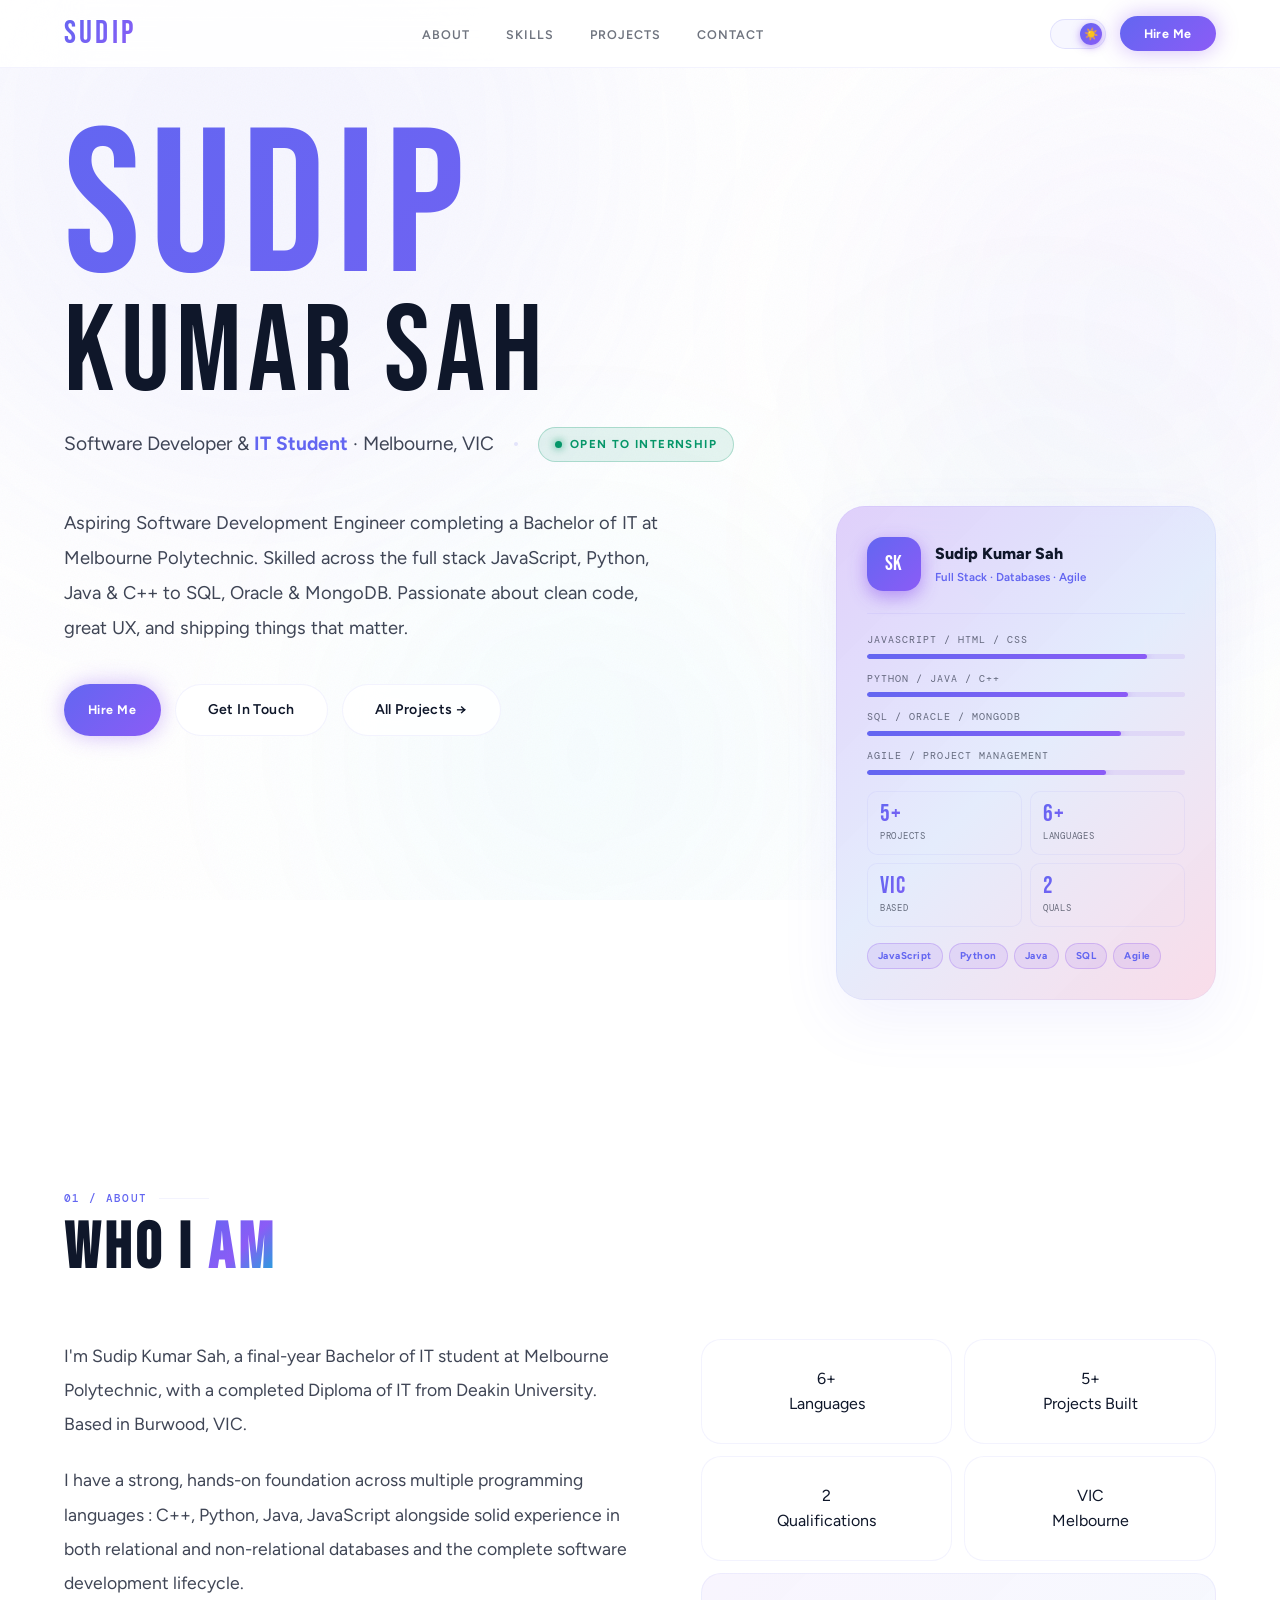
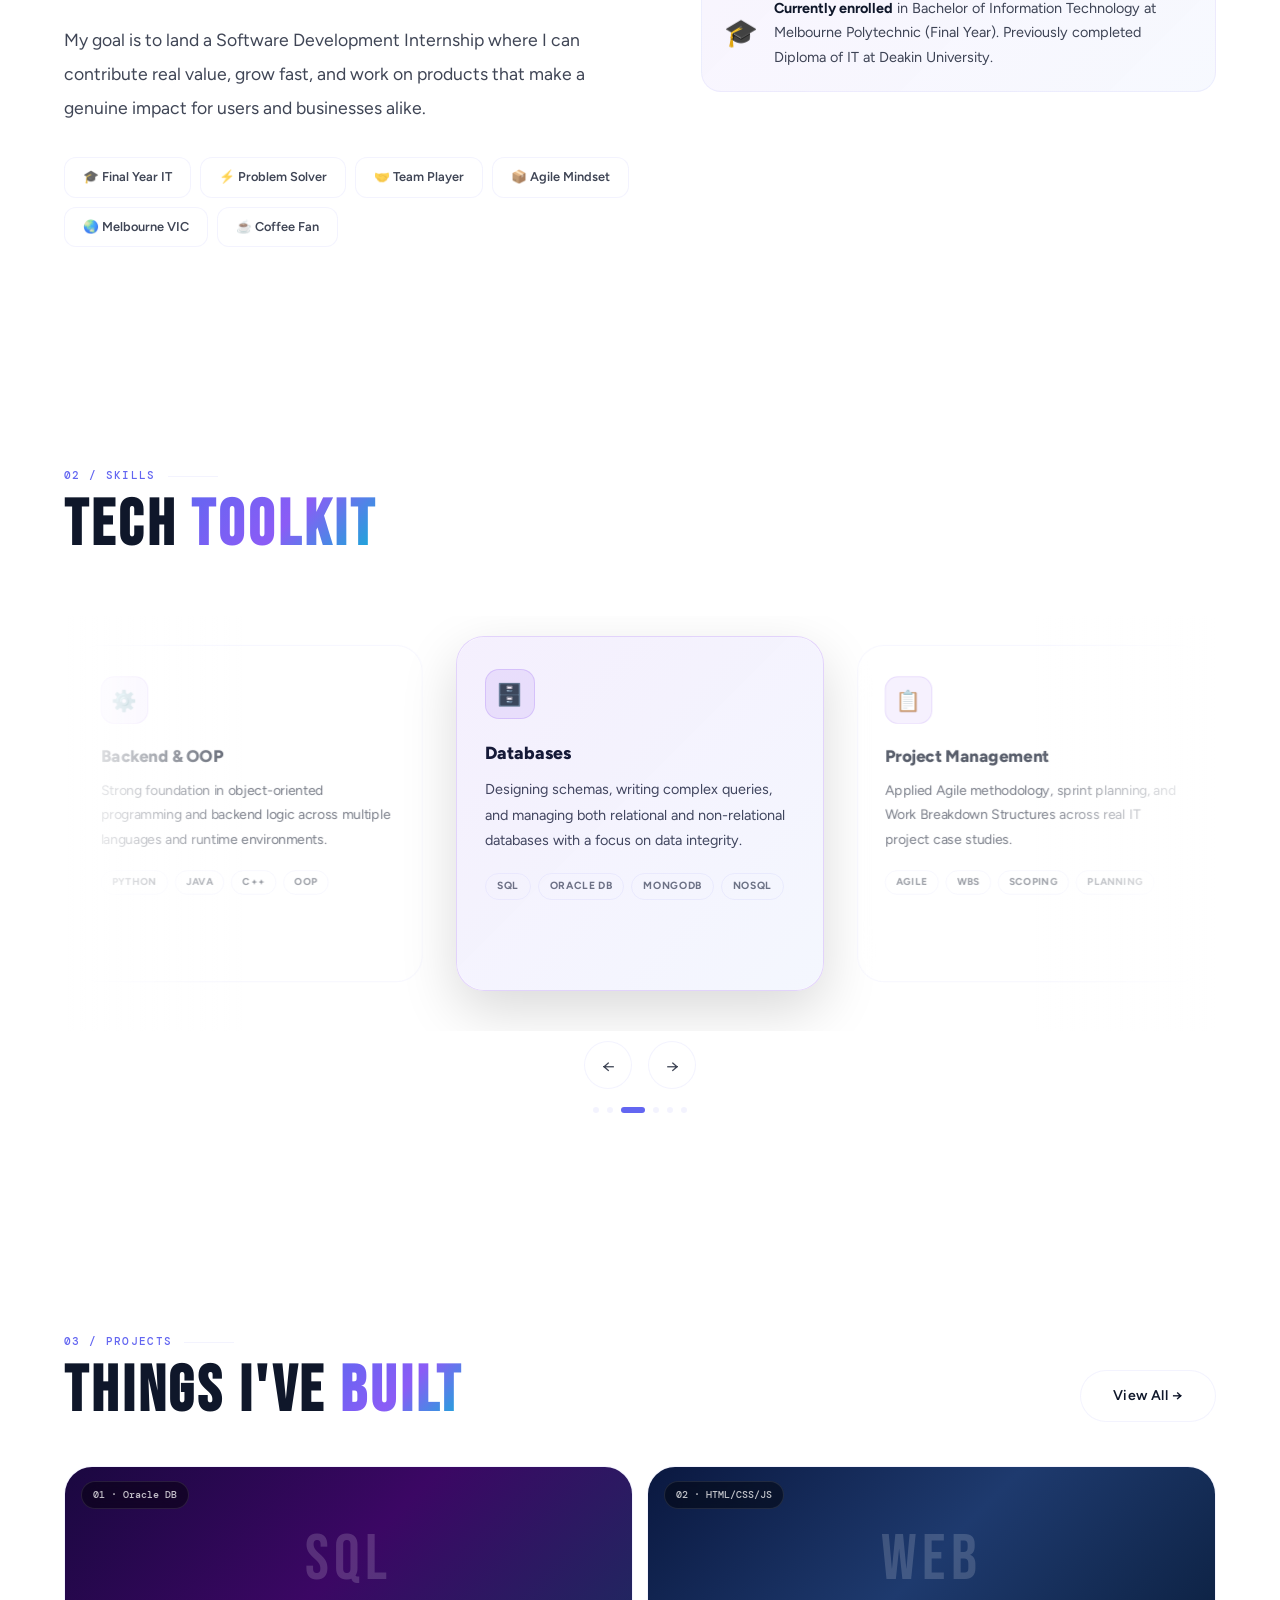
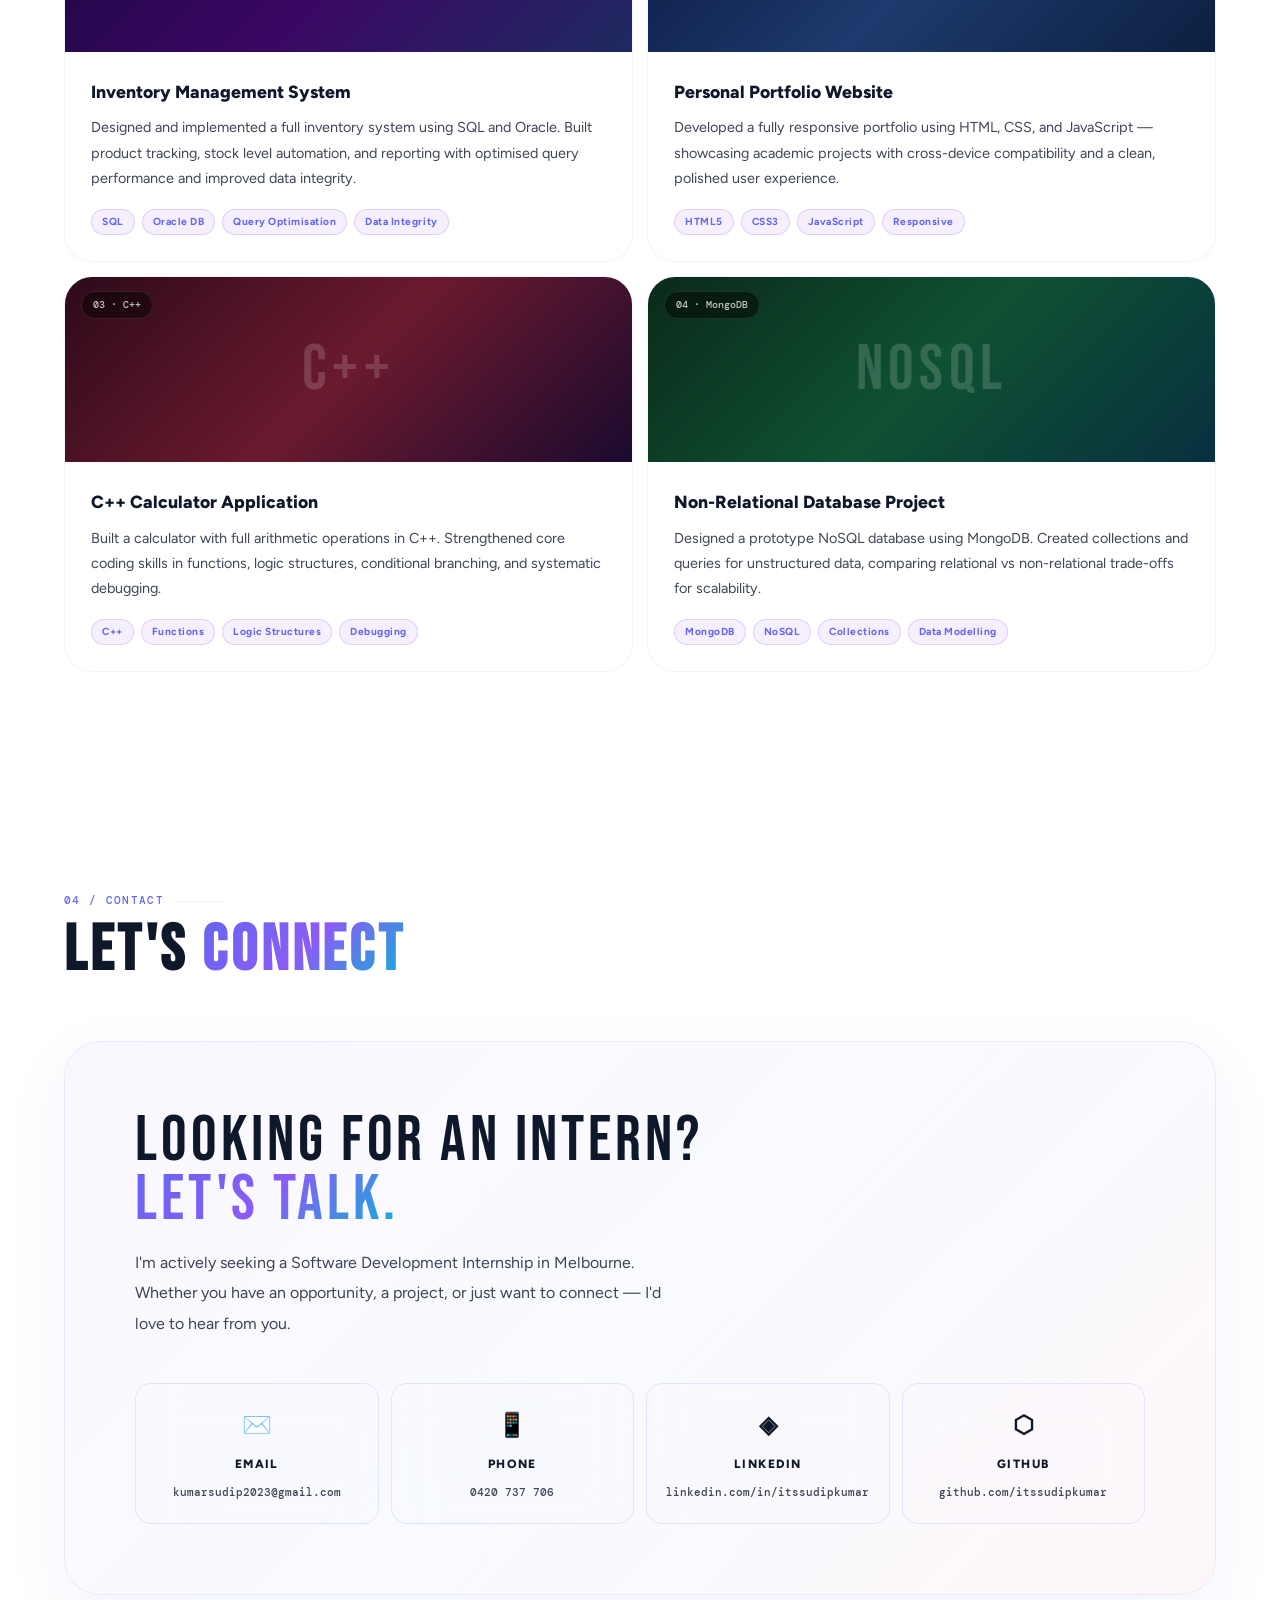
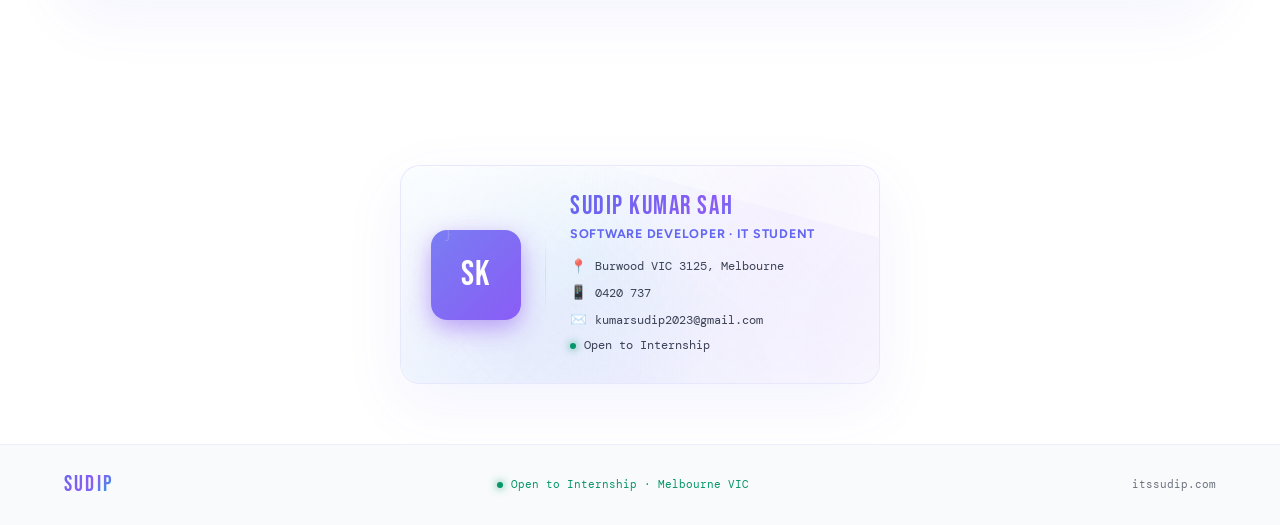
==== index.html @ 2f4e2ab3 "updated personal information" ====
<!DOCTYPE html>
<html lang="en" data-theme="light">
<head>
<meta charset="UTF-8">
<meta name="viewport" content="width=device-width, initial-scale=1.0">
<title>SUDIP KUMAR SAH</title>
<link rel="stylesheet" href="css/theme.css">
<link rel="stylesheet" href="css/base.css">
<link rel="stylesheet" href="css/nav.css">
<link rel="stylesheet" href="css/hero.css">
<link rel="stylesheet" href="css/sections.css">
<link rel="stylesheet" href="css/modal.css">
</head>
<body>

<!-- BG -->
<div class="bg-fixed">
  <div class="orb o1"></div><div class="orb o2"></div>
  <div class="orb o3"></div><div class="orb o4"></div>
</div>
<div class="grain"></div>

<!-- NAV -->
<nav>
  <a href="index.html" class="nav-logo">SUDIP</a>
  <ul class="nav-links">
    <li><a href="#about">About</a></li>
    <li><a href="#skills">Skills</a></li>
    <li><a href="#projects">Projects</a></li>
    <li><a href="#contact">Contact</a></li>
  </ul>
  <div class="nav-end">
    <button class="theme-tog" aria-label="Toggle theme">
      <div class="tog-knob">🌙</div>
    </button>
    <button class="hire-btn">Hire Me</button>
  </div>
</nav>

<!-- ═══ HERO ═══ -->
<section id="hero">
  <div class="hero-name-block">
    <span class="giant-line line-sudip">SUDIP</span>
    <span class="giant-line line-kumar">KUMAR SAH</span>
  </div>

  <div class="hero-meta">
    <div class="hero-role">Software Developer &amp; <strong>IT Student</strong> · Melbourne, VIC</div>
    <div class="meta-sep"></div>
    <div class="avail-pill"><div class="avail-dot"></div>Open to Internship</div>
  </div>

  <div class="hero-lower">
    <div>
      <p class="hero-desc">
        Aspiring Software Development Engineer completing a Bachelor of IT at
        Melbourne Polytechnic. Skilled across the full stack
        JavaScript, Python, Java &amp; C++ to
        SQL, Oracle &amp; MongoDB. Passionate about clean code,
        great UX, and shipping things that matter.
      </p>
      <div class="hero-btns">
        <button class="btn-primary hire-btn">Hire Me</button>
        <a href="#contact" class="btn-ghost">Get In Touch</a>
        <a href="pages/projects.html" class="btn-ghost">All Projects →</a>
      </div>
    </div>

    <!-- Side card -->
    <div class="hero-side-card glass rv">
      <div class="hero-card-header">
        <div class="hero-card-avatar">SK</div>
        <div>
          <div class="hero-card-name">Sudip Kumar Sah</div>
          <div class="hero-card-role">Full Stack · Databases · Agile</div>
        </div>
      </div>
      <div class="hero-card-divider"></div>
      <div class="hero-card-bar-row">
        <div class="hero-card-label">JavaScript / HTML / CSS</div>
        <div class="hero-card-track"><div class="hero-card-fill" data-w="88"></div></div>
      </div>
      <div class="hero-card-bar-row">
        <div class="hero-card-label">Python / Java / C++</div>
        <div class="hero-card-track"><div class="hero-card-fill" data-w="82"></div></div>
      </div>
      <div class="hero-card-bar-row">
        <div class="hero-card-label">SQL / Oracle / MongoDB</div>
        <div class="hero-card-track"><div class="hero-card-fill" data-w="80"></div></div>
      </div>
      <div class="hero-card-bar-row">
        <div class="hero-card-label">Agile / Project Management</div>
        <div class="hero-card-track"><div class="hero-card-fill" data-w="75"></div></div>
      </div>
      <div class="hero-card-grid">
        <div class="hero-card-stat"><div class="hero-card-stat-number">5+</div><div class="hero-card-stat-label">Projects</div></div>
        <div class="hero-card-stat"><div class="hero-card-stat-number">6+</div><div class="hero-card-stat-label">Languages</div></div>
        <div class="hero-card-stat"><div class="hero-card-stat-number">VIC</div><div class="hero-card-stat-label">Based</div></div>
        <div class="hero-card-stat"><div class="hero-card-stat-number">2</div><div class="hero-card-stat-label">Quals</div></div>
      </div>
      <div class="hero-card-tags">
        <span class="hero-card-tag">JavaScript</span><span class="hero-card-tag">Python</span>
        <span class="hero-card-tag">Java</span><span class="hero-card-tag">SQL</span>
        <span class="hero-card-tag">Agile</span>
      </div>
    </div>
  </div>
</section>

<!-- ═══ ABOUT ═══ -->
<section id="about">
  <div class="rv">
    <div class="s-eyebrow"><span class="s-num">01 / ABOUT</span><div class="s-divline"></div></div>
    <h2 class="s-tit">Who I <em>Am</em></h2>
  </div>
  <div class="about-grid">
    <div class="about-text rv">
      <p>I'm Sudip Kumar Sah, a final-year Bachelor of IT student at Melbourne Polytechnic, with a completed Diploma of IT from Deakin University. Based in Burwood, VIC.</p>
      <p>I have a strong, hands-on foundation across multiple programming languages : C++, Python, Java, JavaScript alongside solid experience in both relational and non-relational databases and the complete software development lifecycle.</p>
      <p>My goal is to land a Software Development Internship where I can contribute real value, grow fast, and work on products that make a genuine impact for users and businesses alike.</p>
      <div class="about-chips">
        <span class="chip">🎓 Final Year IT</span>
        <span class="chip">⚡ Problem Solver</span>
        <span class="chip">🤝 Team Player</span>
        <span class="chip">📦 Agile Mindset</span>
        <span class="chip">🌏 Melbourne VIC</span>
        <span class="chip">☕ Coffee Fan</span>
      </div>
    </div>
    <div class="about-stats rv">
      <div class="about-stat"><div class="about-stat-n">6+</div><div class="about-stat-l">Languages</div></div>
      <div class="about-stat"><div class="about-stat-n">5+</div><div class="about-stat-l">Projects Built</div></div>
      <div class="about-stat"><div class="about-stat-n">2</div><div class="about-stat-l">Qualifications</div></div>
      <div class="about-stat"><div class="about-stat-n">VIC</div><div class="about-stat-l">Melbourne</div></div>
      <div class="about-wide">
        <div class="about-wide-icon">🎓</div>
        <div class="about-wide-text">
          <strong>Currently enrolled</strong> in Bachelor of Information Technology at Melbourne Polytechnic (Final Year). Previously completed Diploma of IT at Deakin University.
        </div>
      </div>
    </div>
  </div>
</section>

<!-- ═══ SKILLS CAROUSEL ═══ -->
<section id="skills">
  <div class="rv">
    <div class="s-eyebrow"><span class="s-num">02 / SKILLS</span><div class="s-divline"></div></div>
    <h2 class="s-tit">Tech <em>Toolkit</em></h2>
  </div>

  <div class="skills-carousel-wrap rv">
    <div class="skills-viewport">
      <div class="skills-track">
        <div class="skill-slide">
          <div class="skill-icon">🌐</div>
          <div class="skill-name">Frontend Development</div>
          <div class="skill-description">Building responsive, cross-device web interfaces using modern HTML, CSS, and JavaScript with clean, semantic markup and great UX.</div>
          <div class="skill-pills"><span class="skill-pill">HTML5</span><span class="skill-pill">CSS3</span><span class="skill-pill">JavaScript</span><span class="skill-pill">Responsive</span></div>
        </div>
        <div class="skill-slide">
          <div class="skill-icon">⚙️</div>
          <div class="skill-name">Backend &amp; OOP</div>
          <div class="skill-description">Strong foundation in object-oriented programming and backend logic across multiple languages and runtime environments.</div>
          <div class="skill-pills"><span class="skill-pill">Python</span><span class="skill-pill">Java</span><span class="skill-pill">C++</span><span class="skill-pill">OOP</span></div>
        </div>
        <div class="skill-slide">
          <div class="skill-icon">🗄️</div>
          <div class="skill-name">Databases</div>
          <div class="skill-description">Designing schemas, writing complex queries, and managing both relational and non-relational databases with a focus on data integrity.</div>
          <div class="skill-pills"><span class="skill-pill">SQL</span><span class="skill-pill">Oracle DB</span><span class="skill-pill">MongoDB</span><span class="skill-pill">NoSQL</span></div>
        </div>
        <div class="skill-slide">
          <div class="skill-icon">📋</div>
          <div class="skill-name">Project Management</div>
          <div class="skill-description">Applied Agile methodology, sprint planning, and Work Breakdown Structures across real IT project case studies.</div>
          <div class="skill-pills"><span class="skill-pill">Agile</span><span class="skill-pill">WBS</span><span class="skill-pill">Scoping</span><span class="skill-pill">Planning</span></div>
        </div>
        <div class="skill-slide">
          <div class="skill-icon">🔧</div>
          <div class="skill-name">Dev Tools</div>
          <div class="skill-description">Comfortable in the tools and environments used by modern software teams for version control, coding, and local development.</div>
          <div class="skill-pills"><span class="skill-pill">Git</span><span class="skill-pill">VS Code</span><span class="skill-pill">Oracle IDE</span><span class="skill-pill">Windows/macOS</span></div>
        </div>
        <div class="skill-slide">
          <div class="skill-icon">🧠</div>
          <div class="skill-name">CS Foundations</div>
          <div class="skill-description">Strong theoretical grounding in discrete mathematics, applied statistics, data science concepts, and computer systems architecture.</div>
          <div class="skill-pills"><span class="skill-pill">Discrete Maths</span><span class="skill-pill">Statistics</span><span class="skill-pill">Data Science</span><span class="skill-pill">CS Systems</span></div>
        </div>
      </div>
    </div>

    <div class="skills-arrows">
      <button class="arrow-btn arrow-prev" aria-label="Previous">←</button>
      <button class="arrow-btn arrow-next" aria-label="Next">→</button>
    </div>
    <div class="skills-dots">
      <div class="skill-dot active"></div>
      <div class="skill-dot"></div>
      <div class="skill-dot"></div>
      <div class="skill-dot"></div>
      <div class="skill-dot"></div>
      <div class="skill-dot"></div>
    </div>
  </div>
</section>

<!-- ═══ PROJECTS ═══ -->
<section id="projects">
  <div class="rv" style="display:flex;justify-content:space-between;align-items:flex-end;margin-bottom:44px;">
    <div>
      <div class="s-eyebrow"><span class="s-num">03 / PROJECTS</span><div class="s-divline"></div></div>
      <h2 class="s-tit" style="margin-bottom:0;">Things I've <em>Built</em></h2>
    </div>
    <a href="pages/projects.html" class="btn-ghost" style="flex-shrink:0;">View All →</a>
  </div>
  <div class="project-grid">
    <a href="pages/project-inventory.html" class="project-card rv">
      <div class="project-thumb"><div class="project-bg gr1"></div><div class="project-big">SQL</div><div class="project-badge">01 · Oracle DB</div><span class="project-ext">↗</span></div>
      <div class="project-body">
        <div class="project-title">Inventory Management System</div>
        <div class="project-desc">Designed and implemented a full inventory system using SQL and Oracle. Built product tracking, stock level automation, and reporting with optimised query performance and improved data integrity.</div>
        <div class="project-stack"><span class="project-tag">SQL</span><span class="project-tag">Oracle DB</span><span class="project-tag">Query Optimisation</span><span class="project-tag">Data Integrity</span></div>
      </div>
    </a>
    <a href="pages/project-portfolio.html" class="project-card rv">
      <div class="project-thumb"><div class="project-bg gr2"></div><div class="project-big">WEB</div><div class="project-badge">02 · HTML/CSS/JS</div><span class="project-ext">↗</span></div>
      <div class="project-body">
        <div class="project-title">Personal Portfolio Website</div>
        <div class="project-desc">Developed a fully responsive portfolio using HTML, CSS, and JavaScript — showcasing academic projects with cross-device compatibility and a clean, polished user experience.</div>
        <div class="project-stack"><span class="project-tag">HTML5</span><span class="project-tag">CSS3</span><span class="project-tag">JavaScript</span><span class="project-tag">Responsive</span></div>
      </div>
    </a>
    <a href="pages/project-calculator.html" class="project-card rv">
      <div class="project-thumb"><div class="project-bg gr3"></div><div class="project-big">C++</div><div class="project-badge">03 · C++</div><span class="project-ext">↗</span></div>
      <div class="project-body">
        <div class="project-title">C++ Calculator Application</div>
        <div class="project-desc">Built a calculator with full arithmetic operations in C++. Strengthened core coding skills in functions, logic structures, conditional branching, and systematic debugging.</div>
        <div class="project-stack"><span class="project-tag">C++</span><span class="project-tag">Functions</span><span class="project-tag">Logic Structures</span><span class="project-tag">Debugging</span></div>
      </div>
    </a>
    <a href="pages/project-nosql.html" class="project-card rv">
      <div class="project-thumb"><div class="project-bg gr4"></div><div class="project-big">NoSQL</div><div class="project-badge">04 · MongoDB</div><span class="project-ext">↗</span></div>
      <div class="project-body">
        <div class="project-title">Non-Relational Database Project</div>
        <div class="project-desc">Designed a prototype NoSQL database using MongoDB. Created collections and queries for unstructured data, comparing relational vs non-relational trade-offs for scalability.</div>
        <div class="project-stack"><span class="project-tag">MongoDB</span><span class="project-tag">NoSQL</span><span class="project-tag">Collections</span><span class="project-tag">Data Modelling</span></div>
      </div>
    </a>
  </div>
</section>

<!-- ═══ CONTACT ═══ -->
<section id="contact">
  <div class="rv">
    <div class="s-eyebrow"><span class="s-num">04 / CONTACT</span><div class="s-divline"></div></div>
    <h2 class="s-tit">Let's <em>Connect</em></h2>
  </div>
  <div class="contact-box rv">
    <div class="contact-inner">
      <div class="contact-big">Looking for an intern?<br><span>Let's talk.</span></div>
      <p class="contact-sub">I'm actively seeking a Software Development Internship in Melbourne. Whether you have an opportunity, a project, or just want to connect — I'd love to hear from you.</p>
      <div class="contact-links-grid">
        <a href="mailto:kumarsudip2023@gmail.com" class="contact-link"><div class="contact-link-icon">✉️</div><div class="contact-link-label">Email</div><div class="contact-link-value">kumarsudip2023@gmail.com</div></a>
        <a href="tel:0420737" class="contact-link"><div class="contact-link-icon">📱</div><div class="contact-link-label">Phone</div><div class="contact-link-value">0420 737 706</div></a>
        <a href="https://linkedin.com/in/itssudipkumar" target="_blank" class="contact-link"><div class="contact-link-icon">◈</div><div class="contact-link-label">LinkedIn</div><div class="contact-link-value">linkedin.com/in/itssudipkumar</div></a>
        <a href="https://github.com/itssudipkumar" target="_blank" class="contact-link"><div class="contact-link-icon">⬡</div><div class="contact-link-label">GitHub</div><div class="contact-link-value">github.com/itssudipkumar</div></a>
      </div>
    </div>
  </div>
</section>

<!-- ═══ BUSINESS CARD ═══ -->
<div class="business-card-wrap">
  <div class="business-card rv design-tech">
    <div class="business-avatar">SK</div>
    <div class="business-divider"></div>
    <div class="business-info">
      <div class="business-name">SUDIP KUMAR SAH</div>
      <div class="business-role">Software Developer · IT Student</div>
      <div class="business-contacts">
        <div class="business-contact-item"><span>📍</span><span>Burwood VIC 3125, Melbourne</span></div>
        <div class="business-contact-item"><span>📱</span><span>0420 737 </span></div>
        <div class="business-contact-item"><span>✉️</span><span>kumarsudip2023@gmail.com</span></div>
        <div class="business-contact-item"><div class="business-dot"></div><span>Open to Internship</span></div>
      </div>
    </div>
  </div>
</div>

<!-- FOOTER -->
<div id="footer-placeholder"></div>

<!-- ═══ HIRE ME MODAL ═══ -->
<div id="hireModal" class="modal-overlay">
  <div class="modal-box">
    <button class="modal-close">✕</button>
    <div class="modal-head">
      <div class="modal-title">HIRE ME</div>
      <div class="modal-sub">Fill in your details and I'll get back to you within 24 hours.</div>
    </div>
    <form class="hire-form">
      <div class="form-row">
        <div class="form-group"><label class="form-label">First Name</label><input class="form-input" type="text" placeholder="John" required></div>
        <div class="form-group"><label class="form-label">Last Name</label><input class="form-input" type="text" placeholder="Smith" required></div>
      </div>
      <div class="form-group"><label class="form-label">Email Address</label><input class="form-input" type="email" placeholder="john@company.com" required></div>
      <div class="form-group"><label class="form-label">Company / Organisation</label><input class="form-input" type="text" placeholder="Your company name"></div>
      <div class="form-group">
        <label class="form-label">Type of Opportunity</label>
        <select class="form-select form-input">
          <option value="">Select type...</option>
          <option>Software Development Internship</option>
          <option>Part-time Developer Role</option>
          <option>Full-time Role</option>
          <option>Freelance Project</option>
          <option>Collaboration / Open Source</option>
          <option>Other</option>
        </select>
      </div>
      <div class="form-group"><label class="form-label">Message</label><textarea class="form-textarea form-input" placeholder="Tell me about the opportunity or project..." required></textarea></div>
      <button type="submit" class="form-submit">Send Message →</button>
    </form>
    <div class="modal-success">
      <div class="success-icon">🎉</div>
      <div class="success-title">MESSAGE SENT!</div>
      <div class="success-msg">Thanks for reaching out! I'll reply within 24 hours at kumarsudip2023@gmail.com</div>
    </div>
  </div>
</div>

<script src="js/main.js"></script>
</body>
</html>
---- css/theme.css ----
/* ═══════════════════════════════
   THEME.CSS — Variables & Tokens
═══════════════════════════════ */
@layer properties {
  @property --bg-position {
    syntax: "<number>";
    inherits: true;
    initial-value: 100;
  }
}

:root {
  --p1: #6366f1;
  --p2: #8b5cf6;
  --p3: #06b6d4;
  --p4: #10b981;
  --grad: linear-gradient(135deg, var(--p1), var(--p2), var(--p3));
  --font-display: 'Bebas Neue', sans-serif;
  --font-body: 'Figtree', sans-serif;
  --font-mono: 'DM Mono', monospace;
  --radius-sm: 12px;
  --radius-md: 20px;
  --radius-lg: 28px;
  --radius-xl: 36px;
  --transition: all 0.4s cubic-bezier(0.4, 0, 0.2, 1);

  /* Animated BG Colors */
  --color-white: hsl(0, 0%, 100%);
  --color-cyan: hsl(180, 100%, 50%);
  --color-blue: hsl(240, 100%, 50%);
  --color-purple: hsl(270, 100%, 50%);
  --color-pink: hsl(330, 40%, 70%);
  --color-red: hsl(0, 100%, 50%);
  --color-yellow: hsl(60, 100%, 50%);
  --color-lime: hsl(90, 100%, 75%);
  --bg-position: 100;
}

/* ── DARK MODE ── */
[data-theme="dark"] {
  --bg: #0f172a;
  --bg2: #1e293b;
  --glass: rgba(255,255,255,0.03);
  --glass2: rgba(255,255,255,0.06);
  --gb: rgba(255,255,255,0.05);
  --gb2: rgba(255,255,255,0.08);
  --text: #f1f5f9;
  --text-main: #f8fafc;
  --text-sub: rgba(248,250,252,0.6);
  --text-mid: rgba(248,250,252,0.8);
  --nav-bg: rgba(15,23,42,0.8);
  --footer-bg: rgba(15,23,42,0.9);
  --card-shadow: 0 24px 80px rgba(0,0,0,0.4);
  --blob1: rgba(99,102,241,0.08);
  --blob2: rgba(139,92,246,0.06);
  --blob3: rgba(6,182,212,0.05);
  --blob4: rgba(16,185,129,0.04);
  --tog-bg: rgba(99,102,241,0.1);
  --tog-b: rgba(99,102,241,0.2);
  --inp-bg: rgba(255,255,255,0.03);
  --inp-b: rgba(255,255,255,0.06);
  --inp-focus: rgba(99,102,241,0.3);
}

/* ── LIGHT MODE ── */
[data-theme="light"] {
  --bg: #ffffff;
  --bg2: #f8fafc;
  --glass: rgba(255,255,255,0.85);
  --glass2: rgba(255,255,255,0.95);
  --gb: rgba(99,102,241,0.08);
  --gb2: rgba(99,102,241,0.15);
  --text: #1e293b;
  --text-main: #0f172a;
  --text-sub: rgba(15,23,42,0.6);
  --text-mid: rgba(15,23,42,0.8);
  --nav-bg: rgba(255,255,255,0.9);
  --footer-bg: rgba(248,250,252,0.95);
  --card-shadow: 0 20px 60px rgba(99,102,241,0.08);
  --blob1: rgba(99,102,241,0.06);
  --blob2: rgba(139,92,246,0.05);
  --blob3: rgba(6,182,212,0.04);
  --blob4: rgba(16,185,129,0.03);
  --tog-bg: rgba(99,102,241,0.05);
  --tog-b: rgba(99,102,241,0.15);
  --inp-bg: rgba(255,255,255,0.9);
  --inp-b: rgba(99,102,241,0.15);
  --inp-focus: rgba(99,102,241,0.3);
}
---- css/base.css ----
/* ═══════════════════════════════
   BASE.CSS — Reset & Globals
═══════════════════════════════ */
@import url('https://fonts.googleapis.com/css2?family=Bebas+Neue&family=Figtree:ital,wght@0,300;0,400;0,500;0,600;0,700;0,800;0,900;1,400&family=DM+Mono:wght@300;400;500&display=swap');

*, *::before, *::after { margin: 0; padding: 0; box-sizing: border-box; }
html { scroll-behavior: smooth; font-size: 16px; }

body {
  background: var(--bg);
  color: var(--text-main);
  font-family: var(--font-body);
  overflow-x: hidden;
  cursor: default;
  transition: background 0.45s ease, color 0.45s ease;
  line-height: 1.6;
}

a { text-decoration: none; color: inherit; }
ul { list-style: none; }
button { font-family: var(--font-body); border: none; cursor: pointer; background: none; }
img { max-width: 100%; display: block; }

/* ── BG SYSTEM ── */
.bg-fixed { position: fixed; inset: 0; z-index: 0; overflow: hidden; pointer-events: none; }
.orb {
  position: absolute; border-radius: 50%;
  filter: blur(120px);
  animation: orbDrift 16s ease-in-out infinite;
  transition: background 0.45s;
}
.o1 { width: 700px; height: 700px; background: var(--blob1); top: -200px; left: -100px; }
.o2 { width: 500px; height: 500px; background: var(--blob2); top: 80px; right: -100px; animation-delay: -6s; }
.o3 { width: 450px; height: 450px; background: var(--blob3); bottom: -80px; left: 28%; animation-delay: -11s; }
.o4 { width: 320px; height: 320px; background: var(--blob4); bottom: 200px; right: 80px; animation-delay: -3s; }
@keyframes orbDrift {
  0%,100% { transform: translate(0,0) scale(1); }
  33% { transform: translate(22px,-30px) scale(1.04); }
  66% { transform: translate(-16px,24px) scale(0.97); }
}
.grain {
  position: fixed; inset: 0; z-index: 1; pointer-events: none; opacity: 0.035;
  background-image: url("data:image/svg+xml,%3Csvg viewBox='0 0 256 256' xmlns='http://www.w3.org/2000/svg'%3E%3Cfilter id='g'%3E%3CfeTurbulence type='fractalNoise' baseFrequency='.78' numOctaves='4' stitchTiles='stitch'/%3E%3C/filter%3E%3Crect width='100%25' height='100%25' filter='url(%23g)'/%3E%3C/svg%3E");
  background-size: 256px;
}

/* ── SECTION COMMON ── */
section { padding: 110px 64px; position: relative; z-index: 2; }
.s-eyebrow { display: flex; align-items: center; gap: 12px; margin-bottom: 12px; }
.s-num { font-family: var(--font-mono); font-size: 0.7rem; color: var(--p1); font-weight: 500; letter-spacing: 0.12em; }
.s-divline { flex: 1; max-width: 50px; height: 1px; background: var(--gb); }
.s-tit {
  font-family: var(--font-display); font-size: clamp(2.6rem, 5vw, 5.2rem);
  letter-spacing: 0.06em; line-height: 0.92; margin-bottom: 60px;
  color: var(--text-main);
}
.s-tit em {
  font-style: normal;
  background: var(--grad); -webkit-background-clip: text;
  -webkit-text-fill-color: transparent; background-clip: text;
}

/* ── GLASS ── */
.glass {
  background: var(--glass);
  backdrop-filter: blur(30px) saturate(160%);
  -webkit-backdrop-filter: blur(30px) saturate(160%);
  border: 1px solid var(--gb);
  transition: background 0.4s, border-color 0.4s;
}
.glass-strong {
  background: var(--glass2);
  backdrop-filter: blur(44px) saturate(200%);
  -webkit-backdrop-filter: blur(44px) saturate(200%);
  border: 1px solid var(--gb2);
}

/* ── BUTTONS ── */
.btn-primary {
  display: inline-flex; align-items: center; gap: 8px;
  padding: 14px 32px; border-radius: 99px;
  background: linear-gradient(135deg, var(--p1), var(--p2));
  color: #fff; font-size: 0.88rem; font-weight: 700;
  letter-spacing: 0.03em;
  box-shadow: 0 8px 28px rgba(124,58,237,0.35), inset 0 1px 0 rgba(255,255,255,0.18);
  transition: var(--transition);
}
.btn-primary:hover { transform: translateY(-2px); box-shadow: 0 14px 40px rgba(124,58,237,0.5); }

.btn-ghost {
  display: inline-flex; align-items: center; gap: 8px;
  padding: 14px 32px; border-radius: 99px;
  background: var(--glass); backdrop-filter: blur(20px);
  border: 1.5px solid var(--gb);
  color: var(--text-main); font-size: 0.88rem; font-weight: 600;
  letter-spacing: 0.03em;
  transition: var(--transition);
}
.btn-ghost:hover { border-color: rgba(124,58,237,0.45); background: rgba(124,58,237,0.08); color: var(--p1); }

/* ── REVEAL ── */
.rv { opacity: 0; transform: translateY(28px); transition: opacity 0.8s ease, transform 0.8s ease; }
.rv.on { opacity: 1; transform: translateY(0); }

/* ── SCROLLBAR ── */
::-webkit-scrollbar { width: 6px; }
::-webkit-scrollbar-track { background: transparent; }
::-webkit-scrollbar-thumb { background: rgba(124,58,237,0.3); border-radius: 99px; }

/* ── RESPONSIVE ── */
@media (max-width: 768px) {
  section { padding: 80px 22px; }
}
---- css/nav.css ----
/* ═══════════════════════════════
   NAV.CSS
═══════════════════════════════ */
nav {
  position: fixed; top: 0; width: 100%; z-index: 200;
  padding: 0 64px; height: 68px;
  display: flex; justify-content: space-between; align-items: center;
  background: var(--nav-bg);
  backdrop-filter: blur(36px) saturate(180%);
  border-bottom: 1px solid var(--gb);
  transition: background 0.45s, border-color 0.45s;
}

.nav-logo {
  font-family: var(--font-display); font-size: 2rem;
  letter-spacing: 0.1em; text-decoration: none;
  background: var(--grad); background-size: 200% 200%;
  -webkit-background-clip: text; -webkit-text-fill-color: transparent;
  background-clip: text;
  animation: gradShift 5s ease infinite;
}
@keyframes gradShift {
  0%,100% { background-position: 0% 50%; }
  50% { background-position: 100% 50%; }
}

.nav-links { display: flex; gap: 36px; }
.nav-links a {
  font-size: 0.78rem; color: var(--text-sub); font-weight: 600;
  letter-spacing: 0.08em; text-transform: uppercase;
  transition: color 0.3s; position: relative;
}
.nav-links a::after {
  content: ''; position: absolute; bottom: -4px; left: 0;
  width: 0; height: 2px;
  background: linear-gradient(90deg, var(--p1), var(--p2));
  border-radius: 99px; transition: width 0.3s;
}
.nav-links a:hover { color: var(--p1); }
.nav-links a:hover::after { width: 100%; }

.nav-end { display: flex; align-items: center; gap: 14px; }

/* Theme toggle */
.theme-tog {
  width: 56px; height: 30px; border-radius: 99px;
  background: var(--tog-bg); border: 1.5px solid var(--tog-b);
  cursor: pointer; position: relative; flex-shrink: 0;
  transition: background 0.3s, border-color 0.3s;
}
.tog-knob {
  position: absolute; top: 3px; left: 3px;
  width: 22px; height: 22px; border-radius: 50%;
  background: linear-gradient(135deg, var(--p1), var(--p2));
  transition: transform 0.35s cubic-bezier(0.4,0,0.2,1);
  display: flex; align-items: center; justify-content: center;
  font-size: 0.72rem; box-shadow: 0 2px 8px rgba(124,58,237,0.5);
}
[data-theme="light"] .tog-knob { transform: translateX(26px); }

/* Hire btn */
.hire-btn {
  padding: 10px 24px; border-radius: 99px;
  background: linear-gradient(135deg, var(--p1), var(--p2));
  color: #fff; font-size: 0.78rem; font-weight: 700;
  letter-spacing: 0.04em;
  box-shadow: 0 0 22px rgba(124,58,237,0.35);
  transition: box-shadow 0.3s, transform 0.2s;
  cursor: pointer; font-family: var(--font-body);
}
.hire-btn:hover { box-shadow: 0 0 40px rgba(124,58,237,0.55); transform: translateY(-2px); }

@media (max-width: 768px) {
  nav { padding: 0 20px; }
  .nav-links { display: none; }
}
---- css/hero.css ----
/* ═══════════════════════════════
   HERO.CSS
═══════════════════════════════ */
#hero {
  min-height: 100vh;
  display: flex; flex-direction: column; justify-content: center;
  padding: 120px 64px 80px;
  position: relative; z-index: 2;
  overflow: hidden;
}

/* Giant Name Block */
.hero-name-block { margin-bottom: 20px; line-height: 0.88; }

.giant-line {
  display: block;
  font-family: var(--font-display);
  letter-spacing: 0.05em;
  line-height: 0.88;
  position: relative;
}
.giant-line.line-sudip {
  font-size: clamp(6rem, 16vw, 18rem);
  background: var(--grad); background-size: 300% 300%;
  -webkit-background-clip: text; -webkit-text-fill-color: transparent;
  background-clip: text;
  animation: gradShift 5s ease infinite;
}
.giant-line.line-kumar {
  font-size: clamp(3.5rem, 9.5vw, 10.5rem);
  color: var(--text-main);
}
.giant-line.line-sah {
  font-size: clamp(5rem, 13vw, 14.5rem);
  -webkit-text-stroke: 2px rgba(124,58,237,0.35);
  -webkit-text-fill-color: transparent;
  color: transparent;
}
[data-theme="light"] .giant-line.line-sah {
  -webkit-text-stroke: 2px rgba(124,58,237,0.25);
}

/* Hero meta row */
.hero-meta {
  display: flex; align-items: center; gap: 20px;
  flex-wrap: wrap; margin-bottom: 44px;
}
.hero-role {
  font-size: clamp(1rem, 1.8vw, 1.2rem);
  color: var(--text-mid); font-weight: 400;
}
.hero-role strong { color: var(--p1); font-weight: 700; }
.meta-sep { width: 4px; height: 4px; border-radius: 50%; background: var(--gb2); }
.avail-pill {
  display: flex; align-items: center; gap: 8px;
  font-size: 0.72rem; font-weight: 700;
  letter-spacing: 0.12em; text-transform: uppercase;
  color: #059669; padding: 7px 16px; border-radius: 99px;
  background: rgba(5,150,105,0.1);
  border: 1px solid rgba(5,150,105,0.25);
}
.avail-dot {
  width: 7px; height: 7px; border-radius: 50%;
  background: #059669; box-shadow: 0 0 8px #059669;
  animation: pulseDot 2s ease-in-out infinite;
}
@keyframes pulseDot {
  0%,100% { opacity: 1; box-shadow: 0 0 8px #059669; }
  50% { opacity: 0.5; box-shadow: 0 0 18px #059669; }
}

/* Hero lower grid */
.hero-lower {
  display: grid; grid-template-columns: 1fr 380px; gap: 50px;
  align-items: start;
  perspective: 1000px;
}
.hero-desc {
  font-size: 1.15rem; color: var(--text-mid);
  line-height: 1.9; font-weight: 400; margin-bottom: 38px;
  max-width: 600px;
}
.hero-desc strong { color: var(--text-main); font-weight: 700; }

.hero-btns { display: flex; gap: 14px; flex-wrap: wrap; }

/* Hero side card */
.hero-side-card {
  border-radius: var(--radius-lg); padding: 30px;
  position: relative;
  box-shadow: var(--card-shadow), inset 0 1px 0 rgba(255,255,255,0.06);
  transition: var(--transition), transform 0.3s ease, box-shadow 0.3s ease;
  cursor: pointer;
  transform-style: preserve-3d;
  animation: cardFloat 8s ease-in-out infinite;
}
@keyframes cardFloat {
  0%, 100% { transform: translateY(0px) rotateY(0deg); }
  50% { transform: translateY(-2px) rotateY(1deg); }
}
.hero-side-card:hover {
  animation: none;
  transform: rotateY(5deg) rotateX(-2deg) translateY(-5px) scale(1.02);
  box-shadow: var(--card-shadow), inset 0 1px 0 rgba(255,255,255,0.06), 0 15px 40px rgba(124,58,237,0.25);
}
.hero-side-card::before {
  content: ''; position: absolute; inset: -1px;
  border-radius: calc(var(--radius-lg) + 1px); z-index: -1;
  background: linear-gradient(135deg,
    rgba(124,58,237,0.3), rgba(37,99,235,0.15), rgba(219,39,119,0.2));
  opacity: 0.8;
}
.hero-card-header { display: flex; align-items: center; gap: 14px; margin-bottom: 22px; }
.hero-card-avatar {
  width: 54px; height: 54px; border-radius: 16px; flex-shrink: 0;
  background: linear-gradient(135deg, var(--p1), var(--p2));
  display: flex; align-items: center; justify-content: center;
  font-family: var(--font-display); font-size: 1.3rem; letter-spacing: 0.04em;
  color: #fff; box-shadow: 0 6px 18px rgba(124,58,237,0.45);
}
.hero-card-name { font-size: 1rem; font-weight: 800; color: var(--text-main); }
.hero-card-role { font-size: 0.72rem; color: var(--p1); font-weight: 600; margin-top: 2px; }
.hero-card-divider { height: 1px; background: var(--gb); margin-bottom: 18px; }
.hero-card-bar-row { margin-bottom: 12px; }
.hero-card-label {
  font-family: var(--font-mono); font-size: 0.62rem;
  color: var(--text-sub); text-transform: uppercase; letter-spacing: 0.1em;
  margin-bottom: 6px;
}
.hero-card-track { height: 5px; border-radius: 99px; background: rgba(124,58,237,0.1); overflow: hidden; }
.hero-card-fill {
  height: 100%; border-radius: 99px;
  background: linear-gradient(90deg, var(--p1), var(--p2));
  width: 0; transition: width 1.6s cubic-bezier(0.4,0,0.2,1);
  box-shadow: 0 0 8px rgba(124,58,237,0.45);
}
.hero-card-grid { display: grid; grid-template-columns: 1fr 1fr; gap: 8px; margin-top: 16px; }
.hero-card-stat {
  border-radius: 10px; padding: 10px 12px;
  background: rgba(255,255,255,0.03); border: 1px solid var(--gb);
}
.hero-card-stat-number {
  font-family: var(--font-display); font-size: 1.5rem; letter-spacing: 0.04em;
  background: var(--grad); -webkit-background-clip: text;
  -webkit-text-fill-color: transparent; background-clip: text; line-height: 1;
}
.hero-card-stat-label {
  font-family: var(--font-mono); font-size: 0.58rem;
  color: var(--text-sub); text-transform: uppercase; letter-spacing: 0.08em; margin-top: 3px;
}
.hero-card-tags { display: flex; flex-wrap: wrap; gap: 6px; margin-top: 16px; }
.hero-card-tag {
  padding: 4px 10px; border-radius: 99px; font-size: 0.62rem; font-weight: 700;
  letter-spacing: 0.05em; background: rgba(124,58,237,0.1);
  border: 1px solid rgba(124,58,237,0.22); color: var(--p1);
}

@media (max-width: 1100px) {
  .hero-lower { grid-template-columns: 1fr; }
  .hero-side-card { display: none; }
}
@media (max-width: 768px) {
  #hero { padding: 100px 22px 60px; }
  .giant-line.line-sudip { font-size: clamp(4.5rem, 18vw, 9rem); }
  .giant-line.line-kumar { font-size: clamp(2.5rem, 10vw, 6rem); }
  .giant-line.line-sah { font-size: clamp(3.5rem, 14vw, 7.5rem); }
  .hero-desc { font-size: 1rem; }
}
---- css/sections.css ----
/* ═══════════════════════════════
   SECTIONS.CSS
═══════════════════════════════ */

/* ── ABOUT ── */
.about-grid { display: grid; grid-template-columns: 1.1fr 1fr; gap: 70px; align-items: start; }
.about-text p {
  font-size: 1.1rem; color: var(--text-mid);
  line-height: 1.95; margin-bottom: 22px; font-weight: 400;
}
.about-text p strong { color: var(--text-main); font-weight: 800; }
.about-chips { display: flex; flex-wrap: wrap; gap: 9px; margin-top: 32px; }
.chip {
  padding: 9px 18px; border-radius: 12px; font-size: 0.8rem;
  font-weight: 600; background: var(--glass); border: 1px solid var(--gb);
  backdrop-filter: blur(16px); color: var(--text-mid);
  cursor: default; transition: var(--transition);
}
.chip:hover { background: rgba(124,58,237,0.12); border-color: rgba(124,58,237,0.3); color: var(--p1); }
.about-stats { display: grid; grid-template-columns: 1fr 1fr; gap: 12px; }
.about-stat {
  border-radius: var(--radius-md); padding: 26px 22px;
  background: var(--glass); border: 1px solid var(--gb);
  backdrop-filter: blur(28px); text-align: center;
  transition: var(--transition);
  box-shadow: inset 0 1px 0 rgba(255,255,255,0.04);
}
.about-stat:hover { transform: translateY(-4px); box-shadow: 0 18px 44px rgba(0,0,0,0.12); }
.about-stat-number {
  font-family: var(--font-display); font-size: 3.5rem;
  letter-spacing: 0.04em; line-height: 1;
  background: var(--grad); -webkit-background-clip: text;
  -webkit-text-fill-color: transparent; background-clip: text;
  margin-bottom: 8px;
}
.about-stat-label {
  font-family: var(--font-mono); font-size: 0.65rem;
  color: var(--text-sub); text-transform: uppercase; letter-spacing: 0.1em;
}
.about-wide {
  grid-column: 1/-1; border-radius: var(--radius-md); padding: 22px;
  background: linear-gradient(135deg, rgba(124,58,237,0.05), rgba(37,99,235,0.04));
  border: 1px solid var(--gb); backdrop-filter: blur(20px);
  display: flex; align-items: center; gap: 16px;
}
.about-wide-icon { font-size: 1.7rem; }
.about-wide-text { font-size: 0.9rem; color: var(--text-mid); line-height: 1.7; }
.about-wide-text strong { color: var(--text-main); font-weight: 700; }

/* ── SKILLS CAROUSEL ── */
.skills-carousel-wrap { position: relative; }
.skills-viewport {
  overflow: hidden; padding: 20px 0 40px;
  position: relative;
}
/* fade edges */
.skills-viewport::before,
.skills-viewport::after {
  content: ''; position: absolute; top: 0; bottom: 0; width: 180px; z-index: 3;
  pointer-events: none; transition: opacity 0.3s;
}
.skills-viewport::before {
  left: 0;
  background: linear-gradient(90deg, var(--bg) 0%, transparent 100%);
}
.skills-viewport::after {
  right: 0;
  background: linear-gradient(270deg, var(--bg) 0%, transparent 100%);
}

.skills-track {
  display: flex; gap: 24px;
  transition: transform 0.5s cubic-bezier(0.4,0,0.2,1);
}
.skill-slide {
  flex: 0 0 calc(33.333% - 16px);
  border-radius: var(--radius-lg); padding: 32px 28px;
  background: var(--glass); border: 1px solid var(--gb);
  backdrop-filter: blur(28px) saturate(160%);
  transition: var(--transition);
  box-shadow: inset 0 1px 0 rgba(255,255,255,0.04);
  position: relative; overflow: hidden;
  transform: scale(0.92); opacity: 0.5;
}
.skill-slide::before {
  content: ''; position: absolute; inset: 0;
  border-radius: var(--radius-lg); opacity: 0;
  background: linear-gradient(135deg, rgba(124,58,237,0.08), rgba(37,99,235,0.05));
  transition: opacity 0.4s;
}
.skill-slide.active {
  transform: scale(1); opacity: 1;
  border-color: rgba(124,58,237,0.22);
  box-shadow: 0 20px 55px rgba(0,0,0,0.15), inset 0 1px 0 rgba(255,255,255,0.06);
}
.skill-slide.active::before { opacity: 1; }
.skill-slide.adjacent { transform: scale(0.95); opacity: 0.7; }
.skill-icon {
  width: 50px; height: 50px; border-radius: 14px;
  margin-bottom: 20px; display: flex; align-items: center; justify-content: center;
  font-size: 1.35rem; background: rgba(124,58,237,0.1);
  border: 1px solid rgba(124,58,237,0.18);
}
.skill-name { font-size: 1.1rem; font-weight: 800; margin-bottom: 10px; color: var(--text-main); }
.skill-description {
  font-size: 0.9rem; color: var(--text-mid); line-height: 1.75;
  margin-bottom: 20px; font-weight: 400;
}
.skill-pills { display: flex; flex-wrap: wrap; gap: 7px; }
.skill-pill {
  padding: 4px 11px; border-radius: 99px; font-size: 0.65rem;
  font-weight: 700; letter-spacing: 0.06em; text-transform: uppercase;
  border: 1px solid var(--gb); color: var(--text-sub);
  transition: all 0.3s;
}
.skill-slide.active .sk-pill { border-color: rgba(124,58,237,0.3); color: var(--p1); background: rgba(124,58,237,0.06); }

/* Arrow buttons */
.skills-arrows {
  display: flex; justify-content: center;
  gap: 16px; margin-top: 10px;
}
.arrow-btn {
  width: 48px; height: 48px; border-radius: 50%;
  background: var(--glass); border: 1.5px solid var(--gb);
  backdrop-filter: blur(20px); color: var(--text-mid);
  font-size: 1.1rem; display: flex; align-items: center; justify-content: center;
  cursor: pointer; transition: var(--transition);
}
.arrow-btn:hover { background: rgba(124,58,237,0.1); border-color: rgba(124,58,237,0.35); color: var(--p1); transform: scale(1.08); }
.arrow-btn:active { transform: scale(0.96); }

/* Dots */
.skills-dots {
  display: flex; justify-content: center; gap: 8px; margin-top: 18px;
}
.skill-dot {
  width: 6px; height: 6px; border-radius: 99px;
  background: var(--gb); cursor: pointer; transition: all 0.3s;
}
.skill-dot.active { width: 24px; background: var(--p1); }

/* ── PROJECTS GRID ── */
.project-grid { display: grid; grid-template-columns: 1fr 1fr; gap: 14px; }
.project-card {
  border-radius: var(--radius-lg); overflow: hidden;
  background: var(--glass); border: 1px solid var(--gb);
  backdrop-filter: blur(28px) saturate(160%);
  transition: var(--transition);
  box-shadow: inset 0 1px 0 rgba(255,255,255,0.04);
  text-decoration: none; color: inherit; display: block;
}
.project-card:hover {
  transform: translateY(-6px); border-color: rgba(124,58,237,0.28);
  box-shadow: 0 26px 60px rgba(0,0,0,0.18), inset 0 1px 0 rgba(255,255,255,0.06);
}
.project-thumb { height: 185px; position: relative; overflow: hidden; display: flex; align-items: center; justify-content: center; }
.project-bg { position: absolute; inset: 0; transition: transform 0.6s ease; }
.project-card:hover .project-bg { transform: scale(1.06); }
.project-big {
  position: relative; z-index: 2;
  font-family: var(--font-display); font-size: 4rem;
  letter-spacing: 0.08em; opacity: 0.16; color: #fff; user-select: none;
}
.project-badge {
  position: absolute; top: 14px; left: 16px; z-index: 3;
  font-family: var(--font-mono); font-size: 0.6rem; font-weight: 500;
  padding: 5px 11px; border-radius: 99px;
  background: rgba(0,0,0,0.45); backdrop-filter: blur(10px);
  border: 1px solid rgba(255,255,255,0.1); color: rgba(255,255,255,0.75);
}
.project-ext {
  position: absolute; top: 14px; right: 14px; z-index: 3;
  width: 34px; height: 34px; border-radius: 99px;
  background: rgba(255,255,255,0.1); backdrop-filter: blur(10px);
  border: 1px solid rgba(255,255,255,0.15);
  display: flex; align-items: center; justify-content: center;
  color: #fff; font-size: 0.85rem;
  transition: all 0.3s; opacity: 0;
}
.project-card:hover .project-ext { opacity: 1; background: var(--p1); border-color: var(--p1); }
.project-body { padding: 26px; }
.project-title { font-size: 1.1rem; font-weight: 800; margin-bottom: 9px; color: var(--text-main); }
.project-desc { font-size: 0.9rem; color: var(--text-mid); line-height: 1.75; margin-bottom: 18px; font-weight: 400; }
.project-stack { display: flex; flex-wrap: wrap; gap: 7px; }
.project-tag {
  font-size: 0.64rem; padding: 4px 10px; border-radius: 99px;
  background: rgba(124,58,237,0.08); border: 1px solid rgba(124,58,237,0.18);
  color: var(--p1); font-weight: 700; letter-spacing: 0.05em;
}

/* Thumb gradients */
.gr1 { background: linear-gradient(135deg,#1a0840,#3b0764,#1e2a60); }
.gr2 { background: linear-gradient(135deg,#0a1840,#1e3a6e,#0c2040); }
.gr3 { background: linear-gradient(135deg,#2d0a1a,#6b1a2e,#1a0a2e); }
.gr4 { background: linear-gradient(135deg,#0a2a1a,#0f5132,#083040); }
.gr5 { background: linear-gradient(135deg,#1a1a08,#3b2f08,#1e0840); }

/* ── BUSINESS CARD ── */
.business-card-wrap {
  display: flex; justify-content: center;
  padding: 60px 64px; position: relative; z-index: 2;
}
.business-card {
  width: 480px; border-radius: 20px; padding: 28px 30px;
  background: var(--glass2); border: 1px solid var(--gb2);
  backdrop-filter: blur(44px) saturate(200%);
  box-shadow: var(--card-shadow), inset 0 1px 0 rgba(255,255,255,0.08);
  display: flex; align-items: center; gap: 24px;
  position: relative; overflow: hidden;
  transition: var(--transition);
}
.business-card::before {
  content: ''; position: absolute; inset: -1px;
  border-radius: 21px; z-index: -1;
  background: linear-gradient(135deg, rgba(124,58,237,0.25), rgba(37,99,235,0.15), rgba(219,39,119,0.18));
  opacity: 0.8;
}
.business-card::after {
  content: ''; position: absolute; top: -50%; left: -50%;
  width: 200%; height: 200%; z-index: -2;
  background: radial-gradient(circle, rgba(99,102,241,0.08) 0%, transparent 50%),
              radial-gradient(circle at 80% 20%, rgba(139,92,246,0.06) 0%, transparent 50%),
              radial-gradient(circle at 20% 80%, rgba(6,182,212,0.05) 0%, transparent 50%);
  animation: float 8s ease-in-out infinite;
}
.business-card:hover {
  transform: translateY(-4px) rotate(-0.5deg) scale(1.25);
  box-shadow: 0 32px 80px rgba(0,0,0,0.22), 0 0 40px rgba(124,58,237,0.15);
}
.business-card:hover::before {
  opacity: 1;
  background: linear-gradient(135deg, rgba(124,58,237,0.4), rgba(37,99,235,0.25), rgba(219,39,119,0.3));
}

/* ── BUSINESS CARD DESIGN VARIATIONS ── */

/* Design 1: Ocean Blue */
.business-card.design-1 {
  background: linear-gradient(135deg, rgba(14,165,233,0.95), rgba(2,132,199,0.9));
  border: 1px solid rgba(3,105,161,0.5);
  box-shadow: 0 20px 60px rgba(14,165,233,0.3), inset 0 1px 0 rgba(255,255,255,0.2);
}
.business-card.design-1::before {
  background: linear-gradient(135deg, rgba(14,165,233,0.6), rgba(2,132,199,0.4));
}
.business-card.design-1 .business-name {
  background: linear-gradient(90deg, #0ea5e9, #0284c7);
  -webkit-background-clip: text;
  -webkit-text-fill-color: transparent;
  background-clip: text;
}

/* Design 2: Sunset Orange */
.business-card.design-2 {
  background: linear-gradient(135deg, rgba(249,115,22,0.95), rgba(234,88,12,0.9));
  border: 2px solid transparent;
  background-clip: padding-box;
  box-shadow: 0 20px 60px rgba(249,115,22,0.3);
}
.business-card.design-2::before {
  background: linear-gradient(135deg,
    rgba(249,115,22,0.8), rgba(234,88,12,0.7), rgba(154,52,18,0.6),
    rgba(251,146,60,0.7), rgba(253,186,116,0.6));
  background-size: 300% 300%;
  animation: gradientShift 4s ease infinite;
}

/* Design 3: Forest Green */
.business-card.design-3 {
  background: rgba(21,128,61,0.9);
  border: 1px solid rgba(34,197,94,0.7);
  box-shadow:
    0 0 20px rgba(34,197,94,0.4),
    0 0 40px rgba(34,197,94,0.3),
    inset 0 1px 0 rgba(34,197,94,0.2);
}
.business-card.design-3::before {
  background: linear-gradient(135deg, rgba(34,197,94,0.5), rgba(22,163,74,0.4));
}
.business-card.design-3 .business-name {
  color: #22c55e;
  text-shadow: 0 0 10px #22c55e, 0 0 20px #22c55e;
}
.business-card.design-3 .business-role {
  color: #16a34a;
}

/* Design 4: Rose Pink */
.business-card.design-4 {
  background: rgba(236,72,153,0.08);
  border: 1px solid rgba(236,72,153,0.3);
  backdrop-filter: blur(60px) saturate(180%);
  box-shadow:
    0 25px 50px rgba(236,72,153,0.15),
    inset 0 1px 0 rgba(236,72,153,0.2),
    inset 0 -1px 0 rgba(236,72,153,0.1);
}
.business-card.design-4::before {
  background: linear-gradient(135deg,
    rgba(236,72,153,0.4),
    rgba(219,39,119,0.3),
    rgba(244,114,182,0.2));
}

/* Design 5: Golden Amber */
.business-card.design-5 {
  background: linear-gradient(135deg, #b45309, #92400e, #78350f);
  border: 2px solid #ea580c;
  box-shadow:
    0 10px 30px rgba(234,88,12,0.4),
    inset 0 1px 0 rgba(251,146,60,0.2);
  font-family: 'Courier New', monospace;
}
.business-card.design-5::before {
  background: linear-gradient(135deg, rgba(234,88,12,0.6), rgba(249,115,22,0.4));
}
.business-card.design-5 .business-name {
  color: #ea580c;
  font-family: 'Courier New', monospace;
}
.business-card.design-5 .business-role {
  color: #f97316;
  font-family: 'Courier New', monospace;
}

/* Design 6: Lavender Purple */
.business-card.design-6 {
  background: linear-gradient(135deg, #a855f7, #9333ea, #7c3aed);
  border: 1px solid #c084fc;
  box-shadow: 0 10px 25px rgba(168,85,247,0.3);
  color: #ffffff;
}
.business-card.design-6 .business-name {
  background: linear-gradient(135deg, #ddd6fe, #c4b5fd);
  -webkit-background-clip: text;
  -webkit-text-fill-color: transparent;
  background-clip: text;
}
.business-card.design-6 .business-role {
  color: #e9d5ff;
}
.business-card.design-6 .business-contact-item {
  color: #f3e8ff;
}

/* Design Tech: Tech-Inspired Graphics */
.business-card.design-tech {
  background: var(--glass2);
  border: 1px solid var(--gb2);
  backdrop-filter: blur(44px) saturate(200%);
  box-shadow: var(--card-shadow), inset 0 1px 0 rgba(255,255,255,0.08);
  position: relative;
}
.business-card.design-tech::before {
  content: '';
  position: absolute;
  top: 0; left: 0; right: 0; bottom: 0;
  background-image:
    radial-gradient(circle at 20% 80%, rgba(99,102,241,0.1) 0%, transparent 50%),
    radial-gradient(circle at 80% 20%, rgba(139,92,246,0.08) 0%, transparent 50%),
    radial-gradient(circle at 40% 40%, rgba(6,182,212,0.06) 0%, transparent 50%),
    linear-gradient(45deg, transparent 40%, rgba(255,255,255,0.02) 50%, transparent 60%),
    linear-gradient(-45deg, transparent 40%, rgba(255,255,255,0.02) 50%, transparent 60%);
  background-size: 100% 100%, 100% 100%, 100% 100%, 20px 20px, 20px 20px;
  background-position: 0 0, 0 0, 0 0, 0 0, 10px 10px;
  z-index: -1;
  animation: float 10s ease-in-out infinite;
}
.business-card.design-tech::after {
  content: '</>';
  position: absolute;
  top: 15px;
  right: 15px;
  font-family: 'Courier New', monospace;
  font-size: 1.2rem;
  color: rgba(255,255,255,0.15);
  transform: rotate(15deg);
  animation: float 7s ease-in-out infinite reverse;
}
.business-card.design-tech .business-avatar {
  position: relative;
}
.business-card.design-tech .business-avatar::before {
  content: '{ }';
  position: absolute;
  top: -5px;
  left: -5px;
  font-family: 'Courier New', monospace;
  font-size: 0.8rem;
  color: rgba(255,255,255,0.2);
  animation: float 5s ease-in-out infinite;
}
.business-card.design-tech .business-name {
  position: relative;
}
.business-card.design-tech .business-name::after {
  content: '/* code */';
  position: absolute;
  bottom: -5px;
  left: 0;
  font-family: 'Courier New', monospace;
  font-size: 0.6rem;
  color: rgba(255,255,255,0.1);
  animation: gradientShift 3s ease infinite;
}
.business-avatar {
  width: 90px; height: 90px; border-radius: 16px; flex-shrink: 0;
  background: linear-gradient(135deg, var(--p1), var(--p2));
  display: flex; align-items: center; justify-content: center;
  font-family: var(--font-display); font-size: 2.2rem;
  letter-spacing: 0.04em; color: #fff;
  box-shadow: 0 8px 24px rgba(124,58,237,0.45);
  position: relative; overflow: hidden;
  transition: var(--transition);
  animation: avatarGlow 3s ease-in-out infinite alternate;
}
.business-avatar:hover {
  transform: scale(1.1) rotate(5deg);
  box-shadow: 0 12px 32px rgba(124,58,237,0.6);
}
.business-avatar::after {
  content: ''; position: absolute; inset: 0;
  background: linear-gradient(135deg, rgba(255,255,255,0.15), transparent);
  animation: shimmer 2s linear infinite;
}
.business-divider {
  width: 1px; height: 80px; flex-shrink: 0;
  background: linear-gradient(180deg, transparent, var(--gb2), transparent);
}
.business-info { flex: 1; }
.business-name {
  font-family: var(--font-display); font-size: 1.6rem;
  letter-spacing: 0.06em; line-height: 1;
  background: var(--grad); -webkit-background-clip: text;
  -webkit-text-fill-color: transparent; background-clip: text;
  margin-bottom: 4px;
}
.business-role { font-size: 0.78rem; color: var(--p1); font-weight: 700; letter-spacing: 0.06em; text-transform: uppercase; margin-bottom: 12px; }
.business-contacts { display: flex; flex-direction: column; gap: 5px; }
.business-contact-item { display: flex; align-items: center; gap: 8px; font-size: 0.75rem; color: var(--text-mid); font-family: var(--font-mono); }
.business-contact-item span:first-child { font-size: 0.85rem; }
.business-dot { width: 6px; height: 6px; border-radius: 50%; background: #059669; box-shadow: 0 0 8px #059669; animation: pulseDot 2s ease-in-out infinite; flex-shrink: 0; }

/* ── CONTACT BOX ── */
.contact-box {
  border-radius: var(--radius-xl); padding: 70px;
  background: var(--glass2); border: 1px solid var(--gb2);
  backdrop-filter: blur(44px) saturate(200%);
  box-shadow: var(--card-shadow), inset 0 1px 0 rgba(255,255,255,0.07);
  position: relative; overflow: hidden;
  margin-top: 50px; transition: background 0.45s, border-color 0.45s;
}
.contact-box::before {
  content: ''; position: absolute; inset: 0;
  border-radius: var(--radius-xl);
  background: linear-gradient(135deg, rgba(124,58,237,0.04), rgba(37,99,235,0.03) 50%, rgba(219,39,119,0.04));
  pointer-events: none;
}
.contact-inner { position: relative; z-index: 1; }
.contact-big {
  font-family: var(--font-display); font-size: clamp(2.5rem, 5vw, 5.5rem);
  letter-spacing: 0.06em; line-height: 0.92; margin-bottom: 18px;
  color: var(--text-main);
}
.contact-big span { background: var(--grad); -webkit-background-clip: text; -webkit-text-fill-color: transparent; background-clip: text; }
.contact-sub { font-size: 1rem; color: var(--text-mid); line-height: 1.9; margin-bottom: 44px; max-width: 540px; font-weight: 400; }
.contact-links-grid { display: grid; grid-template-columns: repeat(4,1fr); gap: 12px; }
.contact-link {
  border-radius: 16px; padding: 22px 14px; text-align: center;
  background: rgba(255,255,255,0.06); border: 1px solid var(--gb2);
  backdrop-filter: blur(20px);
  transition: var(--transition); color: var(--text-main);
  display: flex; flex-direction: column; align-items: center; gap: 10px;
  text-decoration: none; font-weight: 500;
}
.contact-link:hover { background: rgba(124,58,237,0.15); border-color: rgba(124,58,237,0.4); transform: translateY(-4px) scale(1.1); color: var(--p1); }
.contact-link-icon { font-size: 1.5rem; font-weight: 600; }
.contact-link-label { font-size: 0.75rem; font-weight: 800; letter-spacing: 0.12em; text-transform: uppercase; }
.contact-link-value { font-size: 0.68rem; color: var(--text-mid); font-family: var(--font-mono); font-weight: 500; }

/* ── FOOTER ── */
footer {
  position: relative; z-index: 2;
  padding: 22px 64px;
  border-top: 1px solid var(--gb);
  display: flex; justify-content: space-between; align-items: center;
  font-size: 0.7rem; color: var(--text-sub);
  font-family: var(--font-mono);
  background: var(--footer-bg); backdrop-filter: blur(30px);
  transition: background 0.45s, border-color 0.45s;
}
.footer-logo {
  font-family: var(--font-display); font-size: 1.4rem; letter-spacing: 0.1em;
  background: var(--grad); -webkit-background-clip: text;
  -webkit-text-fill-color: transparent; background-clip: text;
}
.footer-status { display: flex; align-items: center; gap: 8px; color: #059669; }
.footer-status::before { content: ''; width: 6px; height: 6px; border-radius: 50%; background: #059669; box-shadow: 0 0 8px #059669; animation: pulseDot 2s ease-in-out infinite; }

/* ── RESPONSIVE ── */
@media (max-width: 1024px) {
  .about-grid { grid-template-columns: 1fr; }
  .proj-grid { grid-template-columns: 1fr; }
  .contact-links-grid { grid-template-columns: 1fr 1fr; }
  .skill-slide { flex: 0 0 calc(50% - 12px); }
  .biz-card { width: 100%; max-width: 480px; }
}
@media (max-width: 768px) {
  .contact-box { padding: 36px 24px; }
  .contact-links-grid { grid-template-columns: 1fr 1fr; }
  footer { flex-direction: column; gap: 8px; text-align: center; padding: 20px; }
  .biz-card-wrap { padding: 40px 22px; }
  .biz-card { flex-direction: column; text-align: center; }
  .biz-divider { width: 80px; height: 1px; }
  .skill-slide { flex: 0 0 calc(85% - 12px); }
}

/* ── ANIMATIONS ── */
@keyframes float {
  0%, 100% { transform: translate(0, 0) rotate(0deg); }
  25% { transform: translate(10px, -10px) rotate(1deg); }
  50% { transform: translate(-5px, -15px) rotate(-0.5deg); }
  75% { transform: translate(-10px, 5px) rotate(0.5deg); }
}

@keyframes avatarGlow {
  0% { box-shadow: 0 8px 24px rgba(124,58,237,0.45); }
  100% { box-shadow: 0 8px 24px rgba(124,58,237,0.65), 0 0 20px rgba(124,58,237,0.3); }
}

@keyframes gradientShift {
  0%, 100% { background-position: 0% 50%; }
  50% { background-position: 100% 50%; }
}
---- css/modal.css ----
/* ═══════════════════════════════
   MODAL.CSS — Hire Me Form
═══════════════════════════════ */

/* Overlay */
.modal-overlay {
  position: fixed; inset: 0; z-index: 1000;
  background: rgba(0,0,0,0.6);
  backdrop-filter: blur(8px);
  display: flex; align-items: center; justify-content: center;
  padding: 20px;
  opacity: 0; pointer-events: none;
  transition: opacity 0.35s ease;
}
.modal-overlay.open { opacity: 1; pointer-events: all; }

/* Modal box */
.modal-box {
  width: 100%; max-width: 560px;
  border-radius: 28px;
  background: var(--glass2);
  backdrop-filter: blur(50px) saturate(200%);
  border: 1px solid var(--gb2);
  box-shadow: 0 30px 100px rgba(0,0,0,0.45), inset 0 1px 0 rgba(255,255,255,0.08);
  padding: 44px;
  position: relative;
  transform: translateY(30px) scale(0.96);
  transition: transform 0.4s cubic-bezier(0.4,0,0.2,1);
  overflow: hidden;
}
.modal-overlay.open .modal-box { transform: translateY(0) scale(1); }
.modal-box::before {
  content: ''; position: absolute; inset: -1px; border-radius: 29px; z-index: -1;
  background: linear-gradient(135deg, rgba(124,58,237,0.22), rgba(37,99,235,0.12), rgba(219,39,119,0.16));
  opacity: 0.85;
}

/* Close btn */
.modal-close {
  position: absolute; top: 18px; right: 20px;
  width: 36px; height: 36px; border-radius: 50%;
  background: rgba(255,255,255,0.06); border: 1px solid var(--gb);
  color: var(--text-mid); font-size: 1.1rem; line-height: 1;
  display: flex; align-items: center; justify-content: center;
  cursor: pointer; transition: var(--transition);
}
.modal-close:hover { background: rgba(219,39,119,0.15); border-color: rgba(219,39,119,0.35); color: var(--p3); }

/* Modal header */
.modal-head { margin-bottom: 30px; }
.modal-title {
  font-family: var(--font-display); font-size: 2.4rem;
  letter-spacing: 0.06em; line-height: 1;
  background: var(--grad); -webkit-background-clip: text;
  -webkit-text-fill-color: transparent; background-clip: text;
  margin-bottom: 6px;
}
.modal-sub { font-size: 0.9rem; color: var(--text-mid); font-weight: 400; }

/* Form */
.hire-form { display: flex; flex-direction: column; gap: 16px; }
.form-row { display: grid; grid-template-columns: 1fr 1fr; gap: 14px; }
.form-group { display: flex; flex-direction: column; gap: 6px; }
.form-label {
  font-size: 0.72rem; font-weight: 700;
  color: var(--text-mid); letter-spacing: 0.06em; text-transform: uppercase;
  font-family: var(--font-mono);
}
.form-input, .form-select, .form-textarea {
  padding: 12px 16px; border-radius: 12px;
  background: var(--inp-bg); border: 1.5px solid var(--inp-b);
  color: var(--text-main); font-size: 0.92rem; font-family: var(--font-body);
  font-weight: 500;
  outline: none; transition: border-color 0.3s, box-shadow 0.3s, background 0.3s;
  -webkit-appearance: none;
}
.form-input::placeholder, .form-textarea::placeholder { color: var(--text-sub); }
.form-input:focus, .form-select:focus, .form-textarea:focus {
  border-color: var(--inp-focus);
  box-shadow: 0 0 0 3px rgba(124,58,237,0.15);
}
.form-select { cursor: pointer; }
.form-textarea { resize: vertical; min-height: 100px; line-height: 1.6; }
.form-submit {
  padding: 15px; border-radius: 99px; margin-top: 6px;
  background: linear-gradient(135deg, var(--p1), var(--p2));
  color: #fff; font-size: 0.9rem; font-weight: 700;
  letter-spacing: 0.04em; cursor: pointer;
  box-shadow: 0 8px 28px rgba(124,58,237,0.35), inset 0 1px 0 rgba(255,255,255,0.18);
  transition: var(--transition);
  font-family: var(--font-body);
  border: none;
}
.form-submit:hover { transform: translateY(-2px); box-shadow: 0 14px 40px rgba(124,58,237,0.5); }

/* Success state */
.modal-success {
  display: none; flex-direction: column;
  align-items: center; text-align: center; padding: 20px 0;
}
.modal-success.show { display: flex; }
.success-icon { font-size: 3.5rem; margin-bottom: 18px; }
.success-title {
  font-family: var(--font-display); font-size: 2rem;
  letter-spacing: 0.06em; color: #059669; margin-bottom: 10px;
}
.success-msg { font-size: 0.95rem; color: var(--text-mid); line-height: 1.7; }

@media (max-width: 600px) {
  .modal-box { padding: 30px 22px; }
  .form-row { grid-template-columns: 1fr; }
}
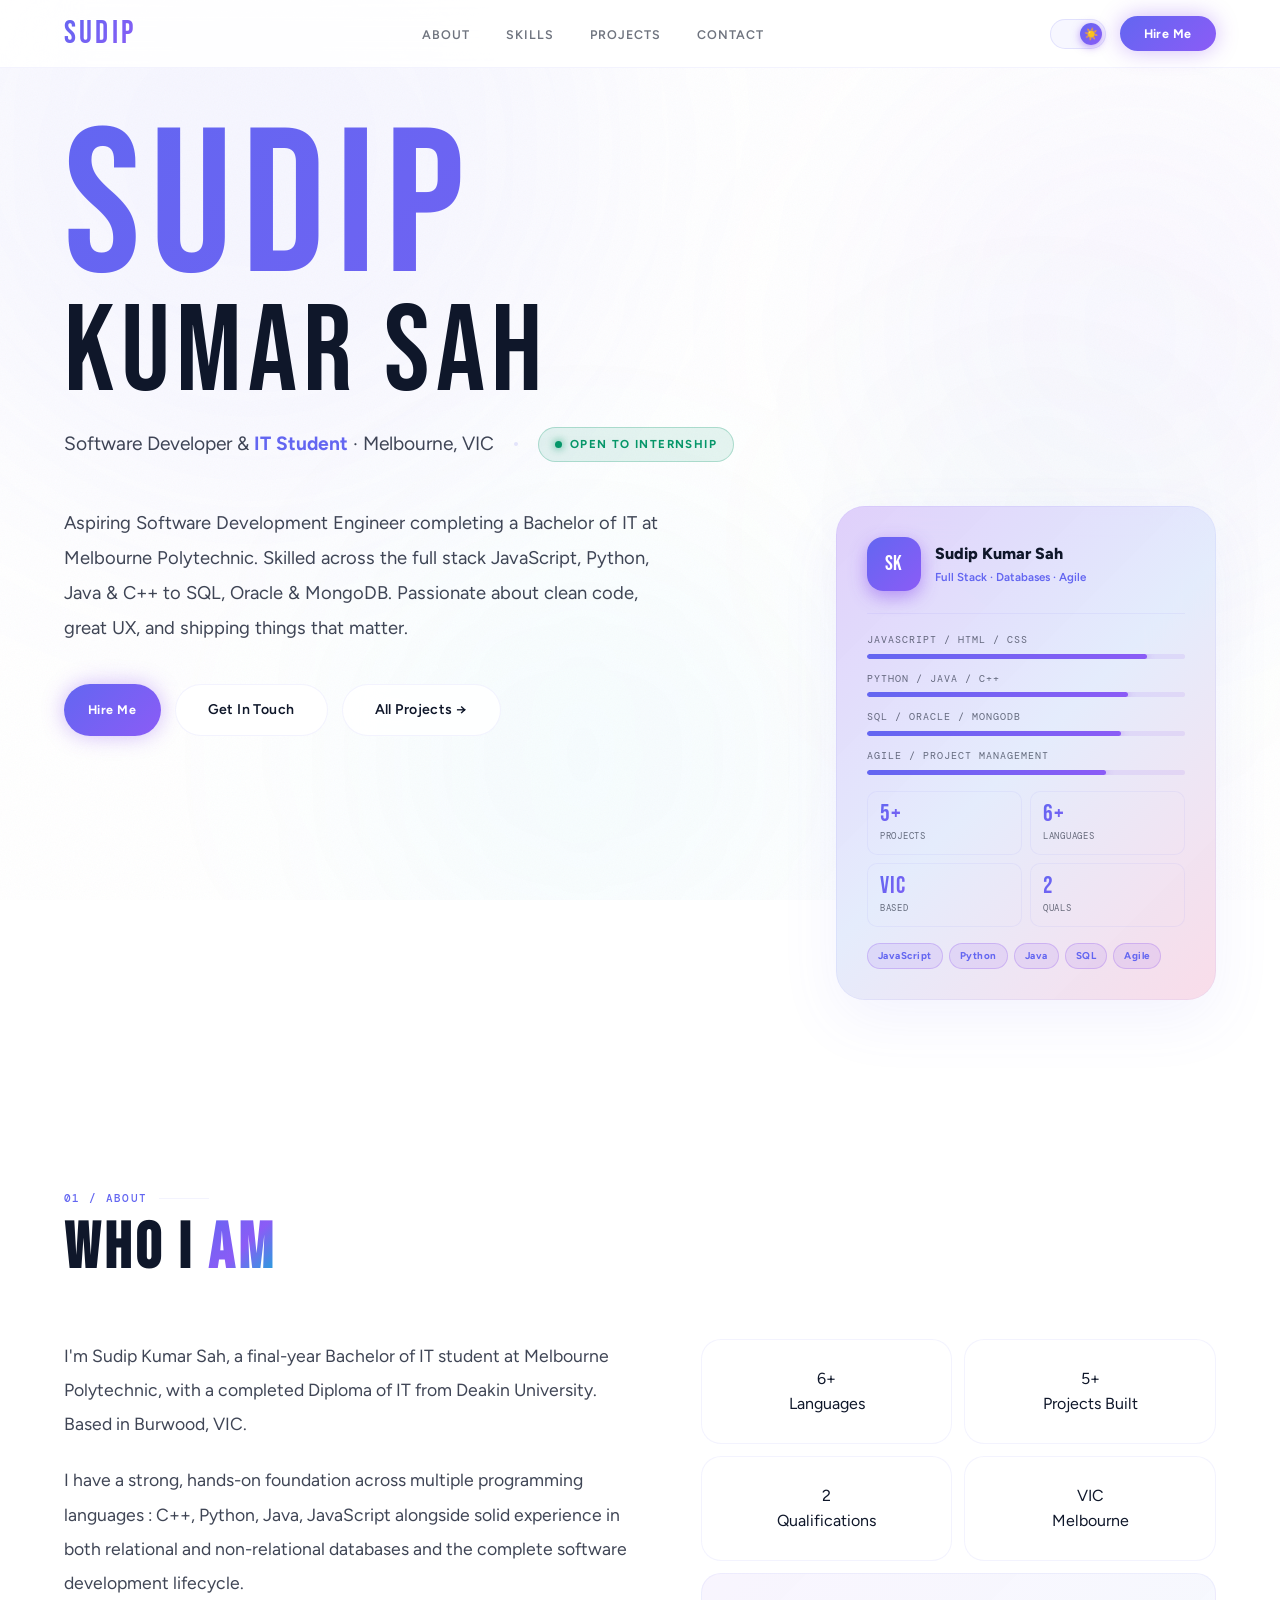
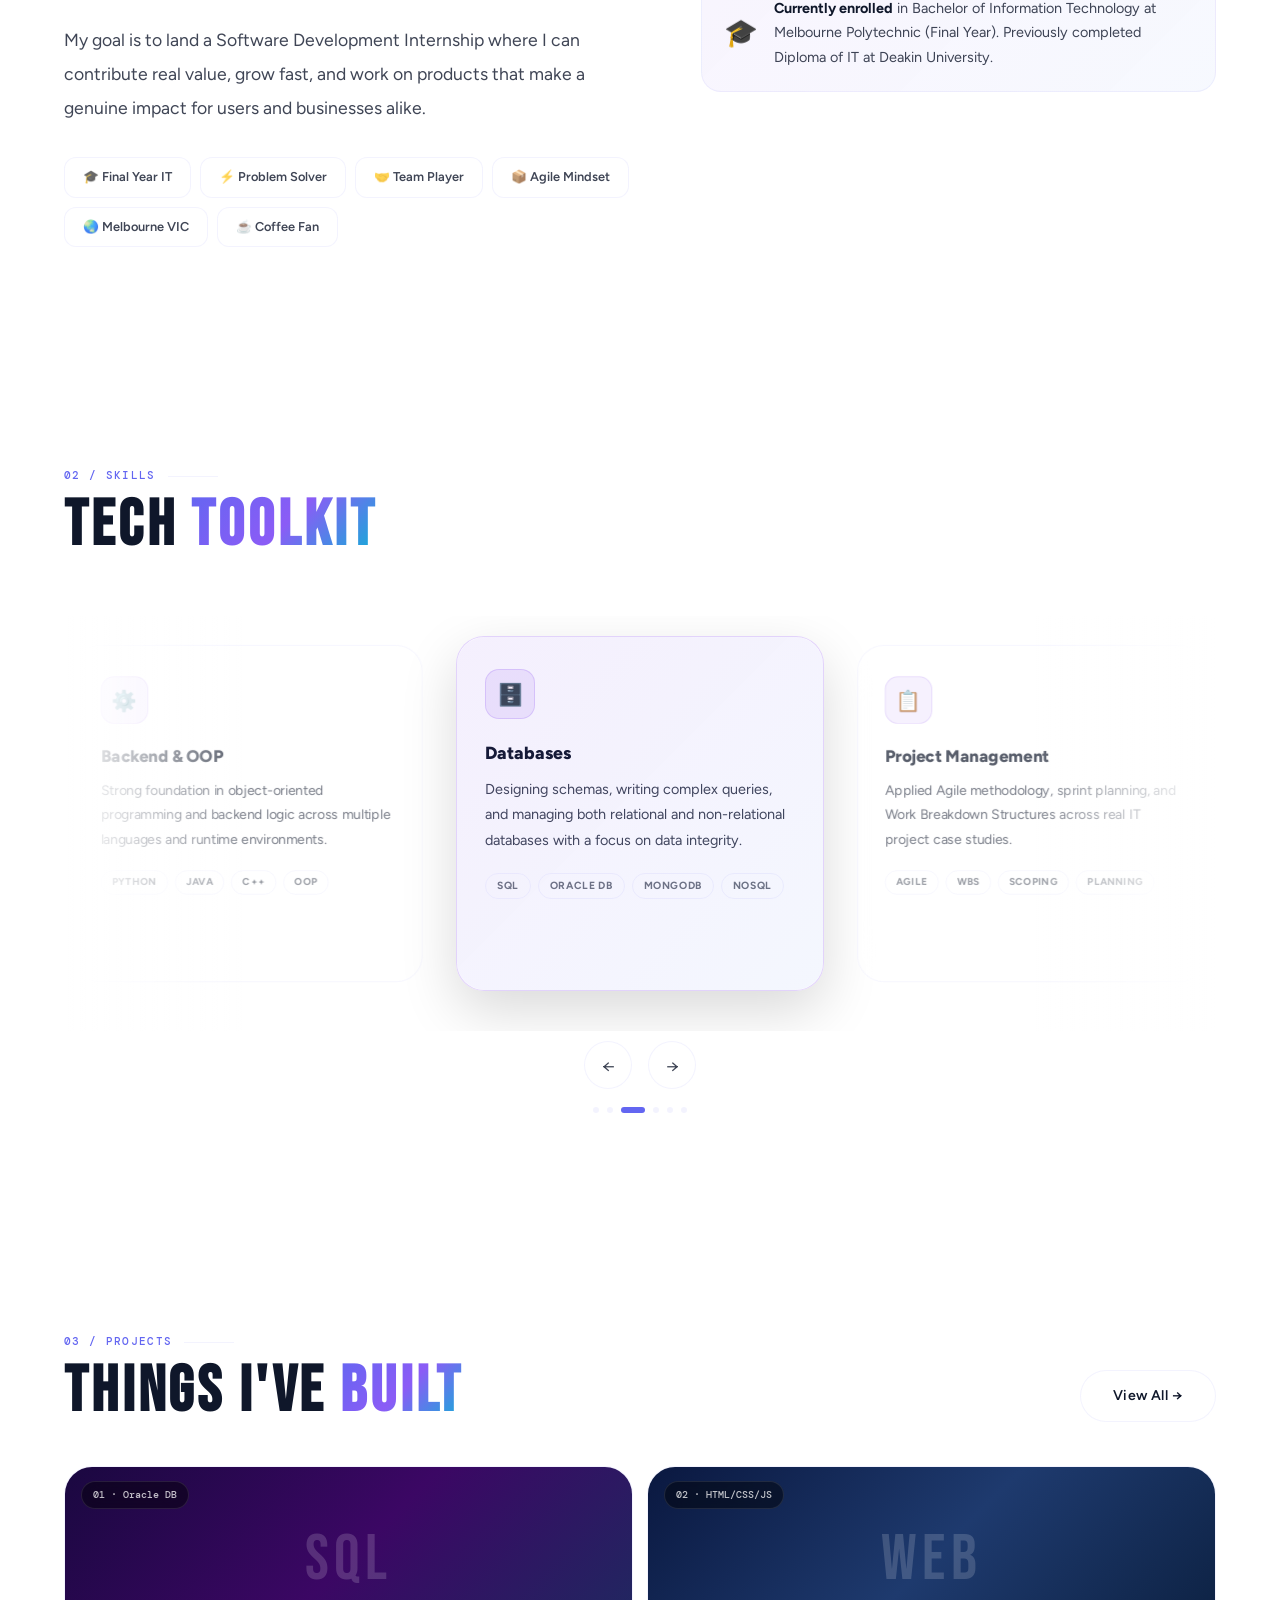
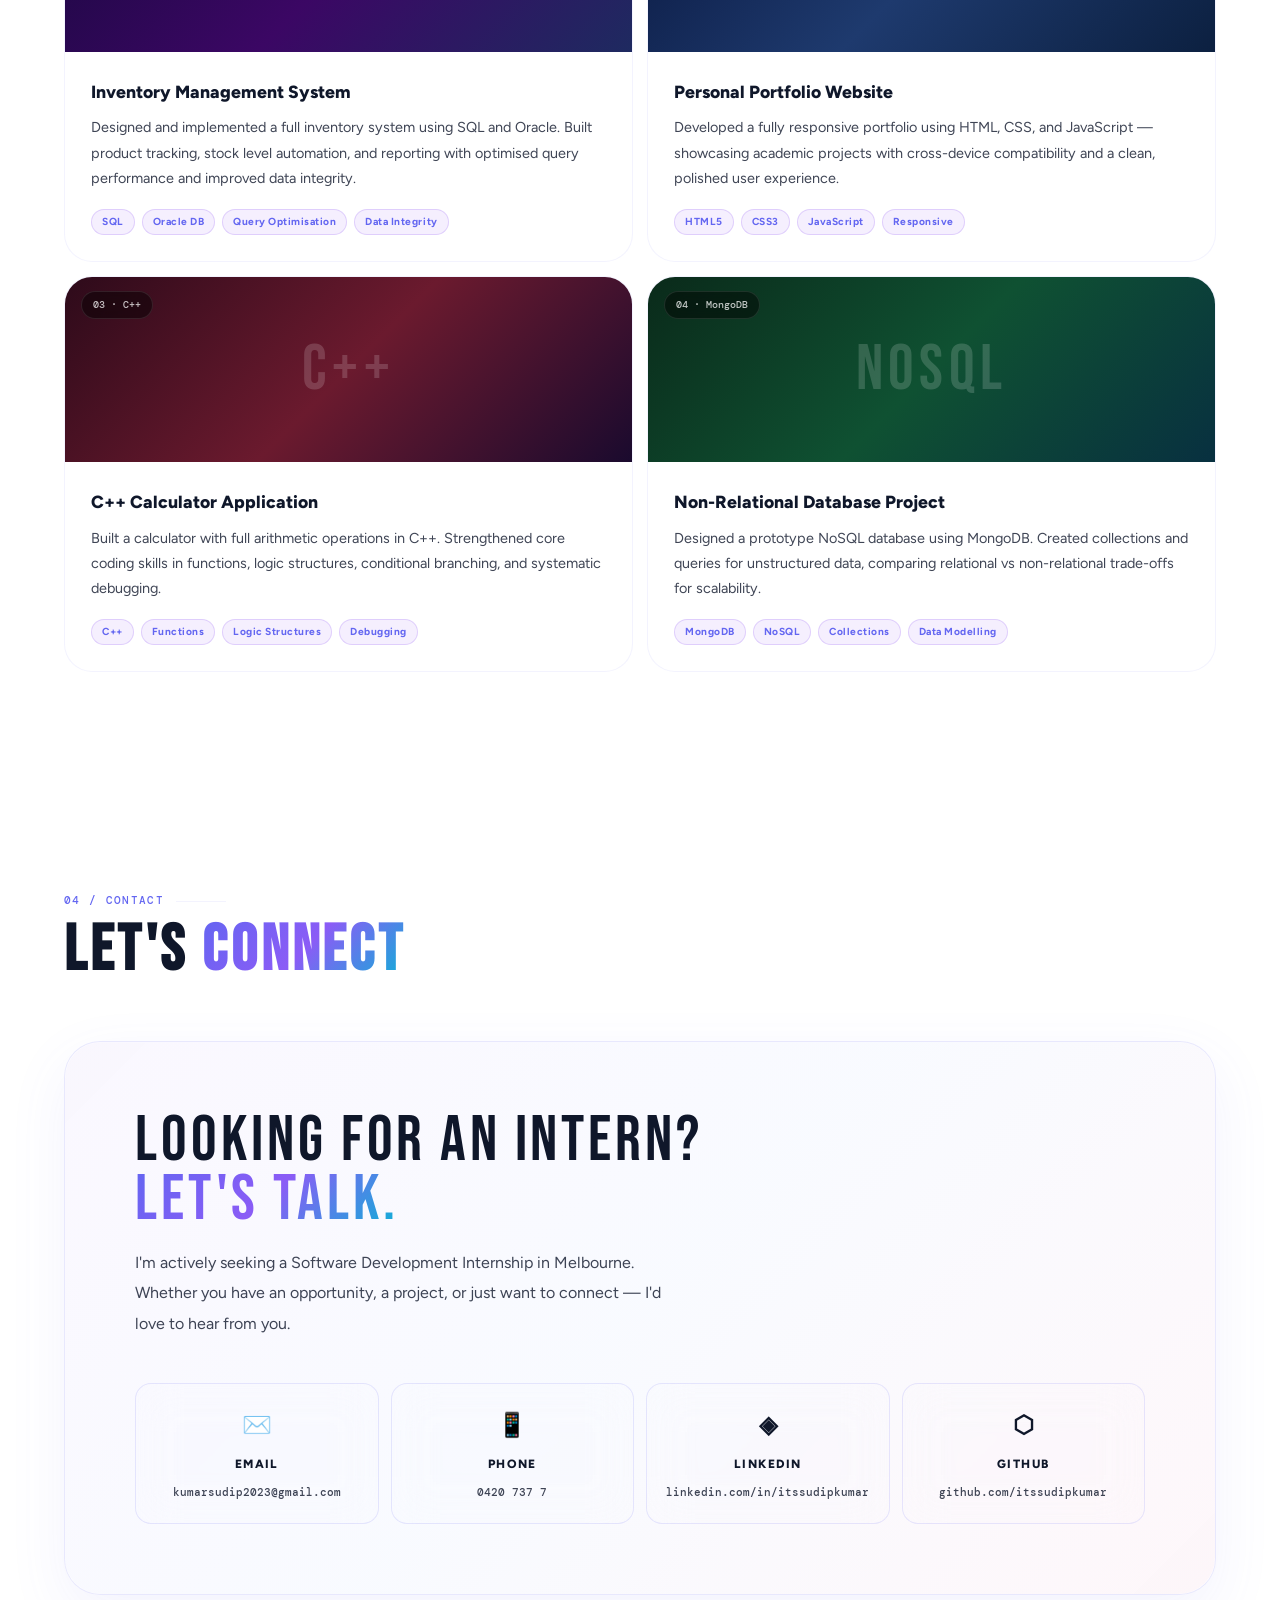
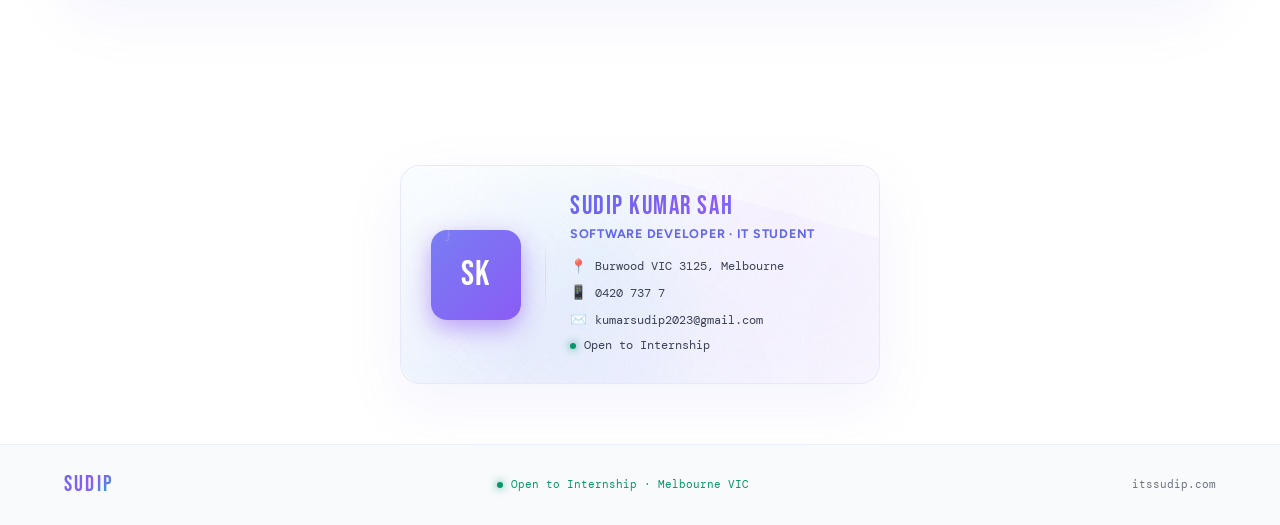
==== commit ab2b4aa0: "Merge branch 'main' of https://github.com/itssudipkumar/MyPortfolio-Sudip" ====
--- a/index.html
+++ b/index.html
@@ -22,7 +22,7 @@
 
 <!-- NAV -->
 <nav>
-  <a href="index.html" class="nav-logo">SUDIP</a>
+  <a href="itssudip.com" class="nav-logo">SUDIP</a>
   <ul class="nav-links">
     <li><a href="#about">About</a></li>
     <li><a href="#skills">Skills</a></li>
@@ -263,9 +263,9 @@
       <p class="contact-sub">I'm actively seeking a Software Development Internship in Melbourne. Whether you have an opportunity, a project, or just want to connect — I'd love to hear from you.</p>
       <div class="contact-links-grid">
         <a href="mailto:kumarsudip2023@gmail.com" class="contact-link"><div class="contact-link-icon">✉️</div><div class="contact-link-label">Email</div><div class="contact-link-value">kumarsudip2023@gmail.com</div></a>
-        <a href="tel:0420737" class="contact-link"><div class="contact-link-icon">📱</div><div class="contact-link-label">Phone</div><div class="contact-link-value">0420 737 706</div></a>
-        <a href="https://linkedin.com/in/itssudipkumar" target="_blank" class="contact-link"><div class="contact-link-icon">◈</div><div class="contact-link-label">LinkedIn</div><div class="contact-link-value">linkedin.com/in/itssudipkumar</div></a>
-        <a href="https://github.com/itssudipkumar" target="_blank" class="contact-link"><div class="contact-link-icon">⬡</div><div class="contact-link-label">GitHub</div><div class="contact-link-value">github.com/itssudipkumar</div></a>
+        <a href="tel:0420737706" class="contact-link"><div class="contact-link-icon">📱</div><div class="contact-link-label">Phone</div><div class="contact-link-value">0420 737 7</div></a>
+        <a href="https://www.linkedin.com/in/itssudipkumar/" target="_blank" class="contact-link"><div class="contact-link-icon">◈</div><div class="contact-link-label">LinkedIn</div><div class="contact-link-value">linkedin.com/in/itssudipkumar</div></a>
+        <a href="https://github.com/itssudipkumar/" target="_blank" class="contact-link"><div class="contact-link-icon">⬡</div><div class="contact-link-label">GitHub</div><div class="contact-link-value">github.com/itssudipkumar</div></a>
       </div>
     </div>
   </div>
@@ -281,7 +281,7 @@
       <div class="business-role">Software Developer · IT Student</div>
       <div class="business-contacts">
         <div class="business-contact-item"><span>📍</span><span>Burwood VIC 3125, Melbourne</span></div>
-        <div class="business-contact-item"><span>📱</span><span>0420 737 </span></div>
+        <div class="business-contact-item"><span>📱</span><span>0420 737 7</span></div>
         <div class="business-contact-item"><span>✉️</span><span>kumarsudip2023@gmail.com</span></div>
         <div class="business-contact-item"><div class="business-dot"></div><span>Open to Internship</span></div>
       </div>
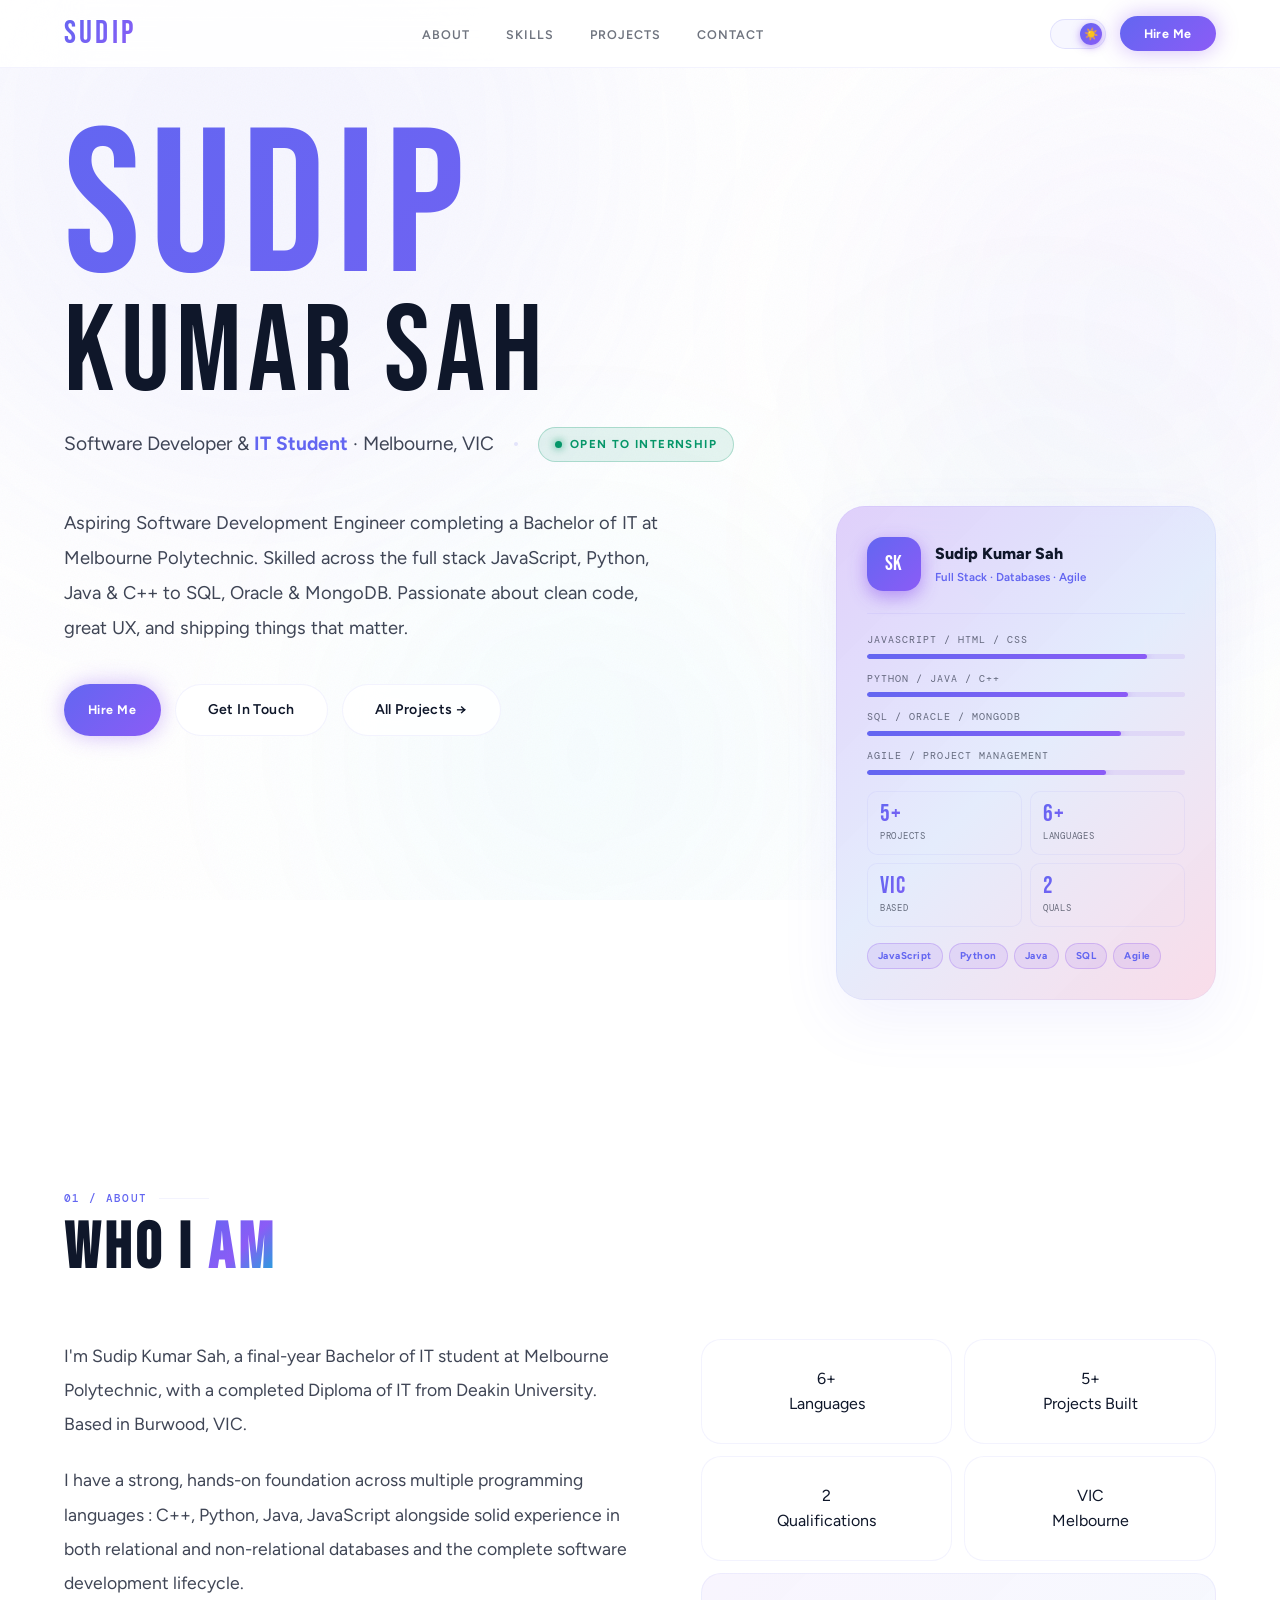
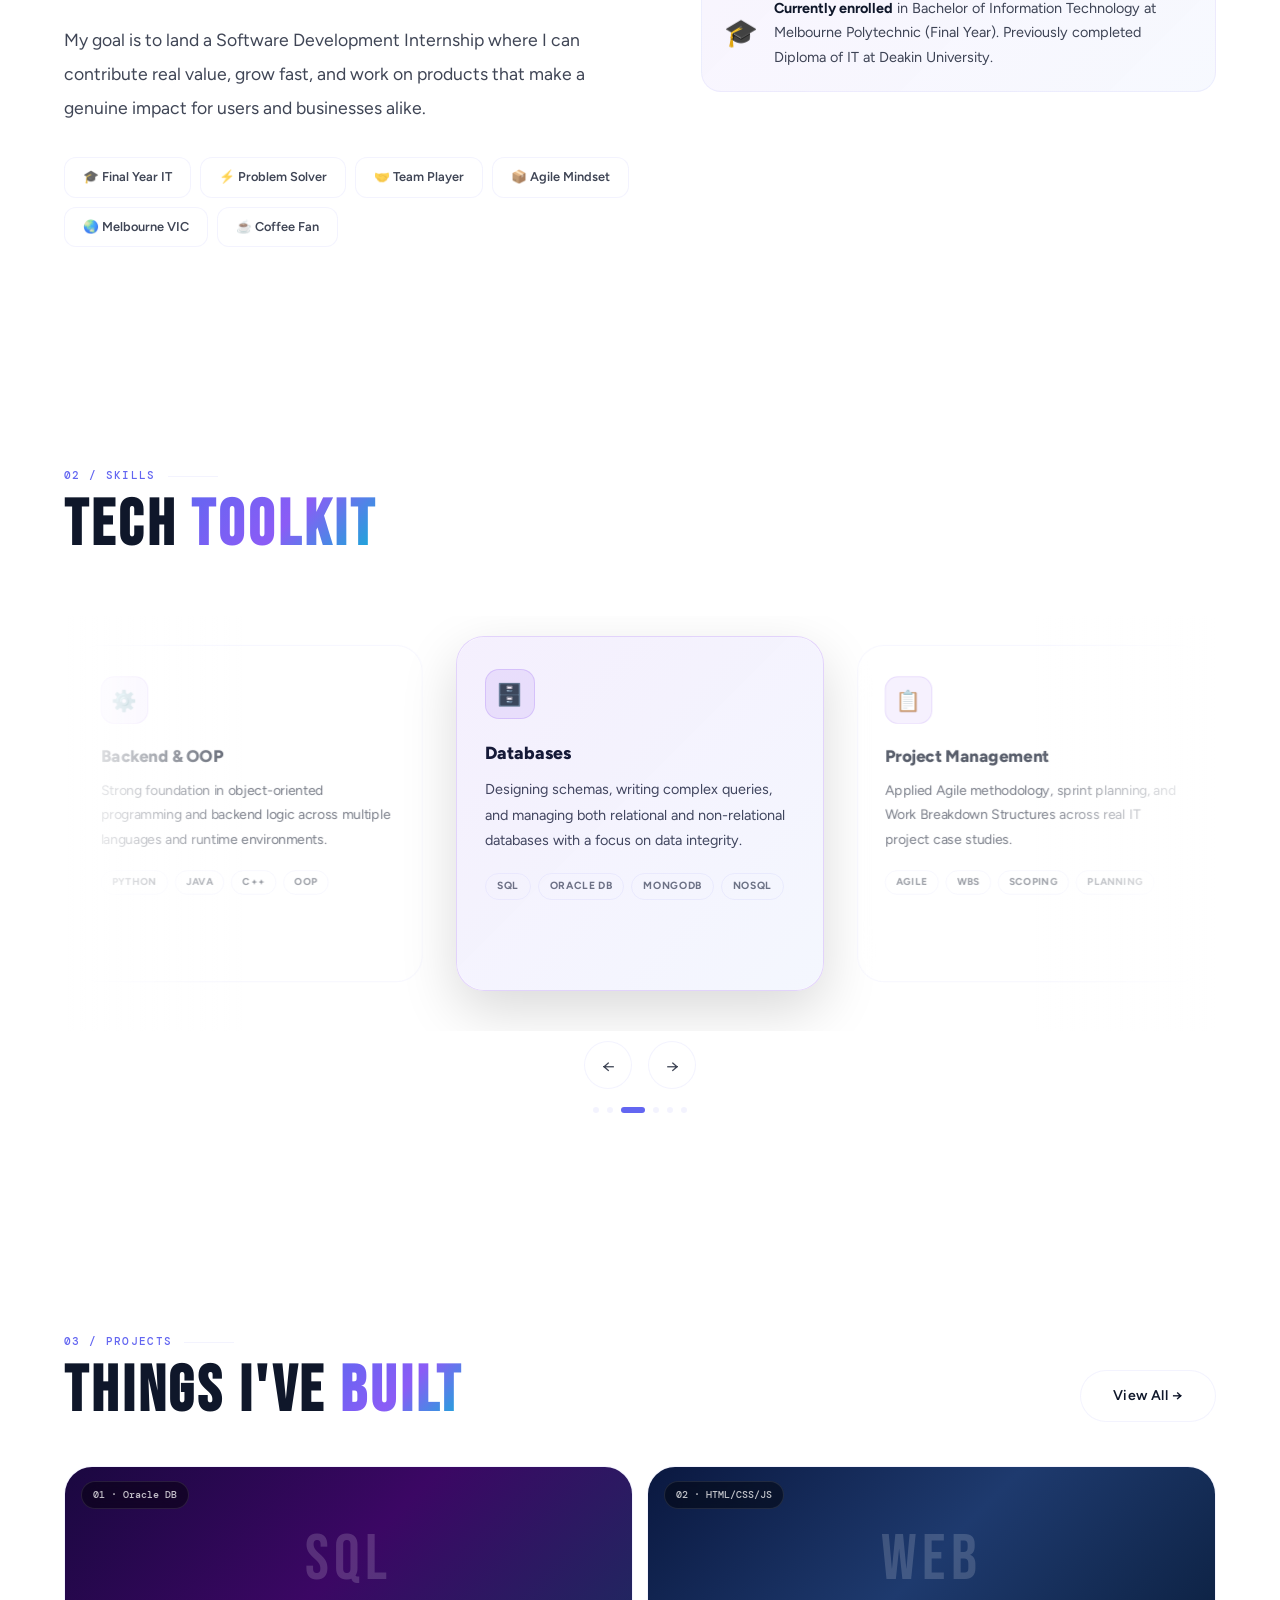
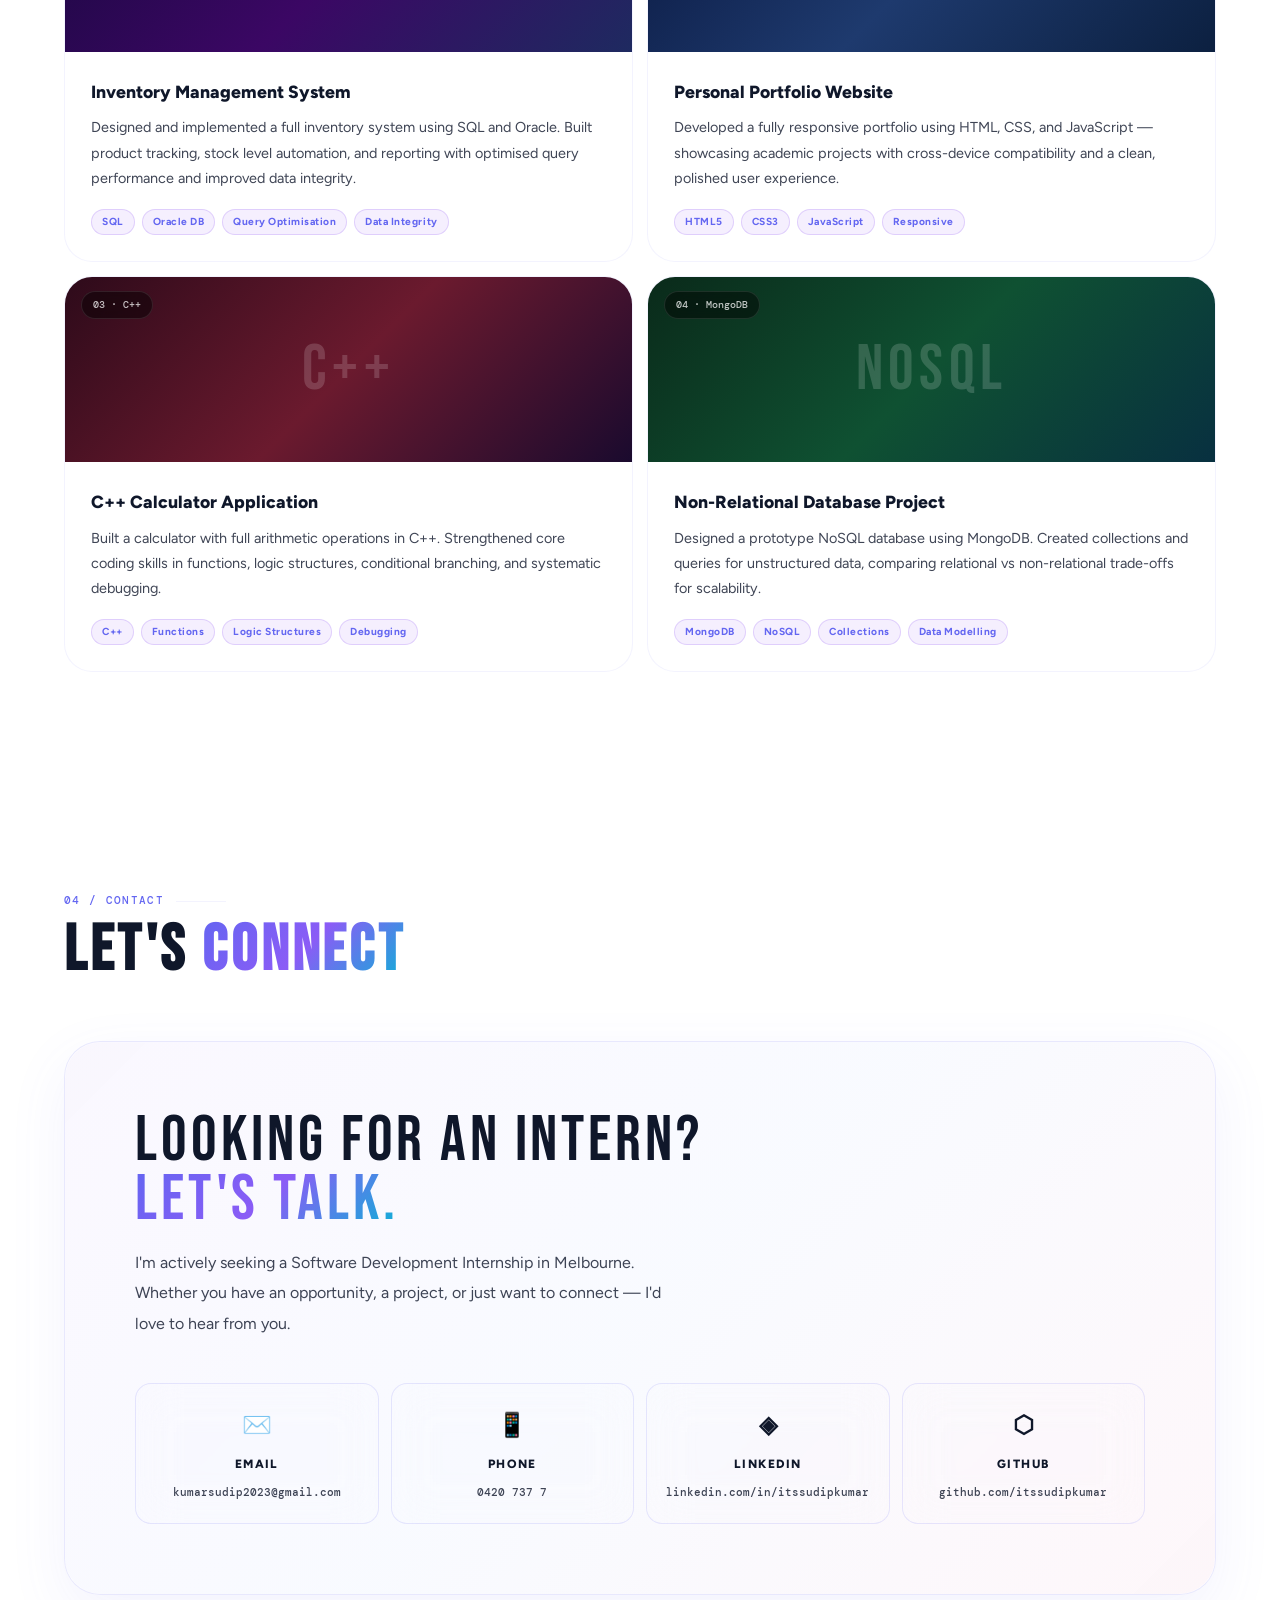
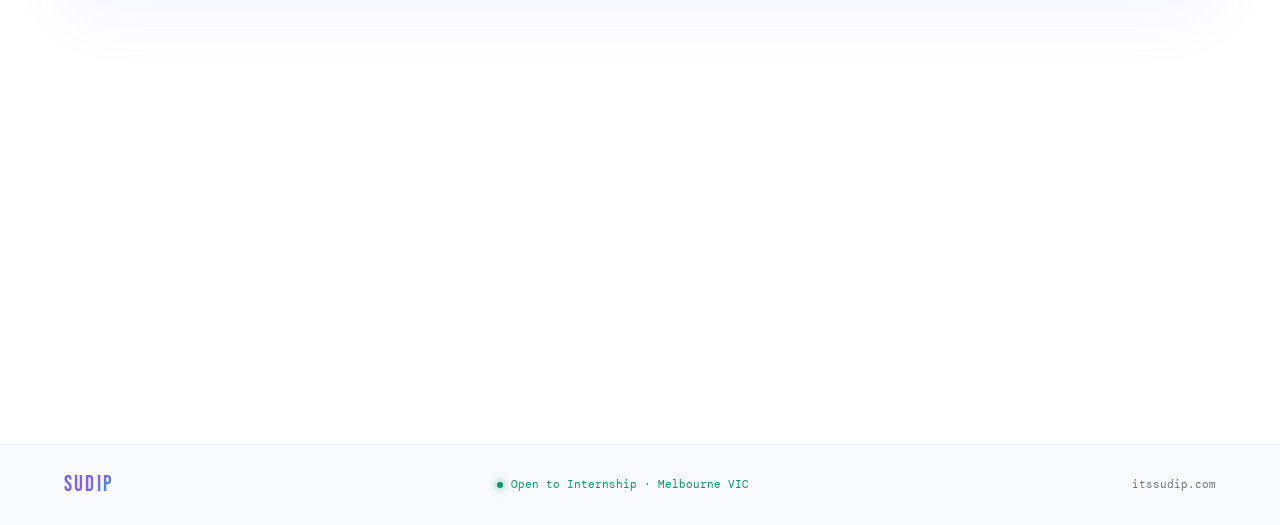
==== commit abf092a9: "merged conflict and updated information" ====
--- a/index.html
+++ b/index.html
@@ -263,8 +263,8 @@
       <p class="contact-sub">I'm actively seeking a Software Development Internship in Melbourne. Whether you have an opportunity, a project, or just want to connect — I'd love to hear from you.</p>
       <div class="contact-links-grid">
         <a href="mailto:kumarsudip2023@gmail.com" class="contact-link"><div class="contact-link-icon">✉️</div><div class="contact-link-label">Email</div><div class="contact-link-value">kumarsudip2023@gmail.com</div></a>
-        <a href="tel:0420737706" class="contact-link"><div class="contact-link-icon">📱</div><div class="contact-link-label">Phone</div><div class="contact-link-value">0420 737 7</div></a>
-        <a href="https://www.linkedin.com/in/itssudipkumar/" target="_blank" class="contact-link"><div class="contact-link-icon">◈</div><div class="contact-link-label">LinkedIn</div><div class="contact-link-value">linkedin.com/in/itssudipkumar</div></a>
+        <a href="tel:04207377" class="contact-link"><div class="contact-link-icon">📱</div><div class="contact-link-label">Phone</div><div class="contact-link-value">0420 737 7</div></a>
+        <a href="https://linkedin.com/in/itssudipkumar/" target="_blank" class="contact-link"><div class="contact-link-icon">◈</div><div class="contact-link-label">LinkedIn</div><div class="contact-link-value">linkedin.com/in/itssudipkumar</div></a>
         <a href="https://github.com/itssudipkumar/" target="_blank" class="contact-link"><div class="contact-link-icon">⬡</div><div class="contact-link-label">GitHub</div><div class="contact-link-value">github.com/itssudipkumar</div></a>
       </div>
     </div>
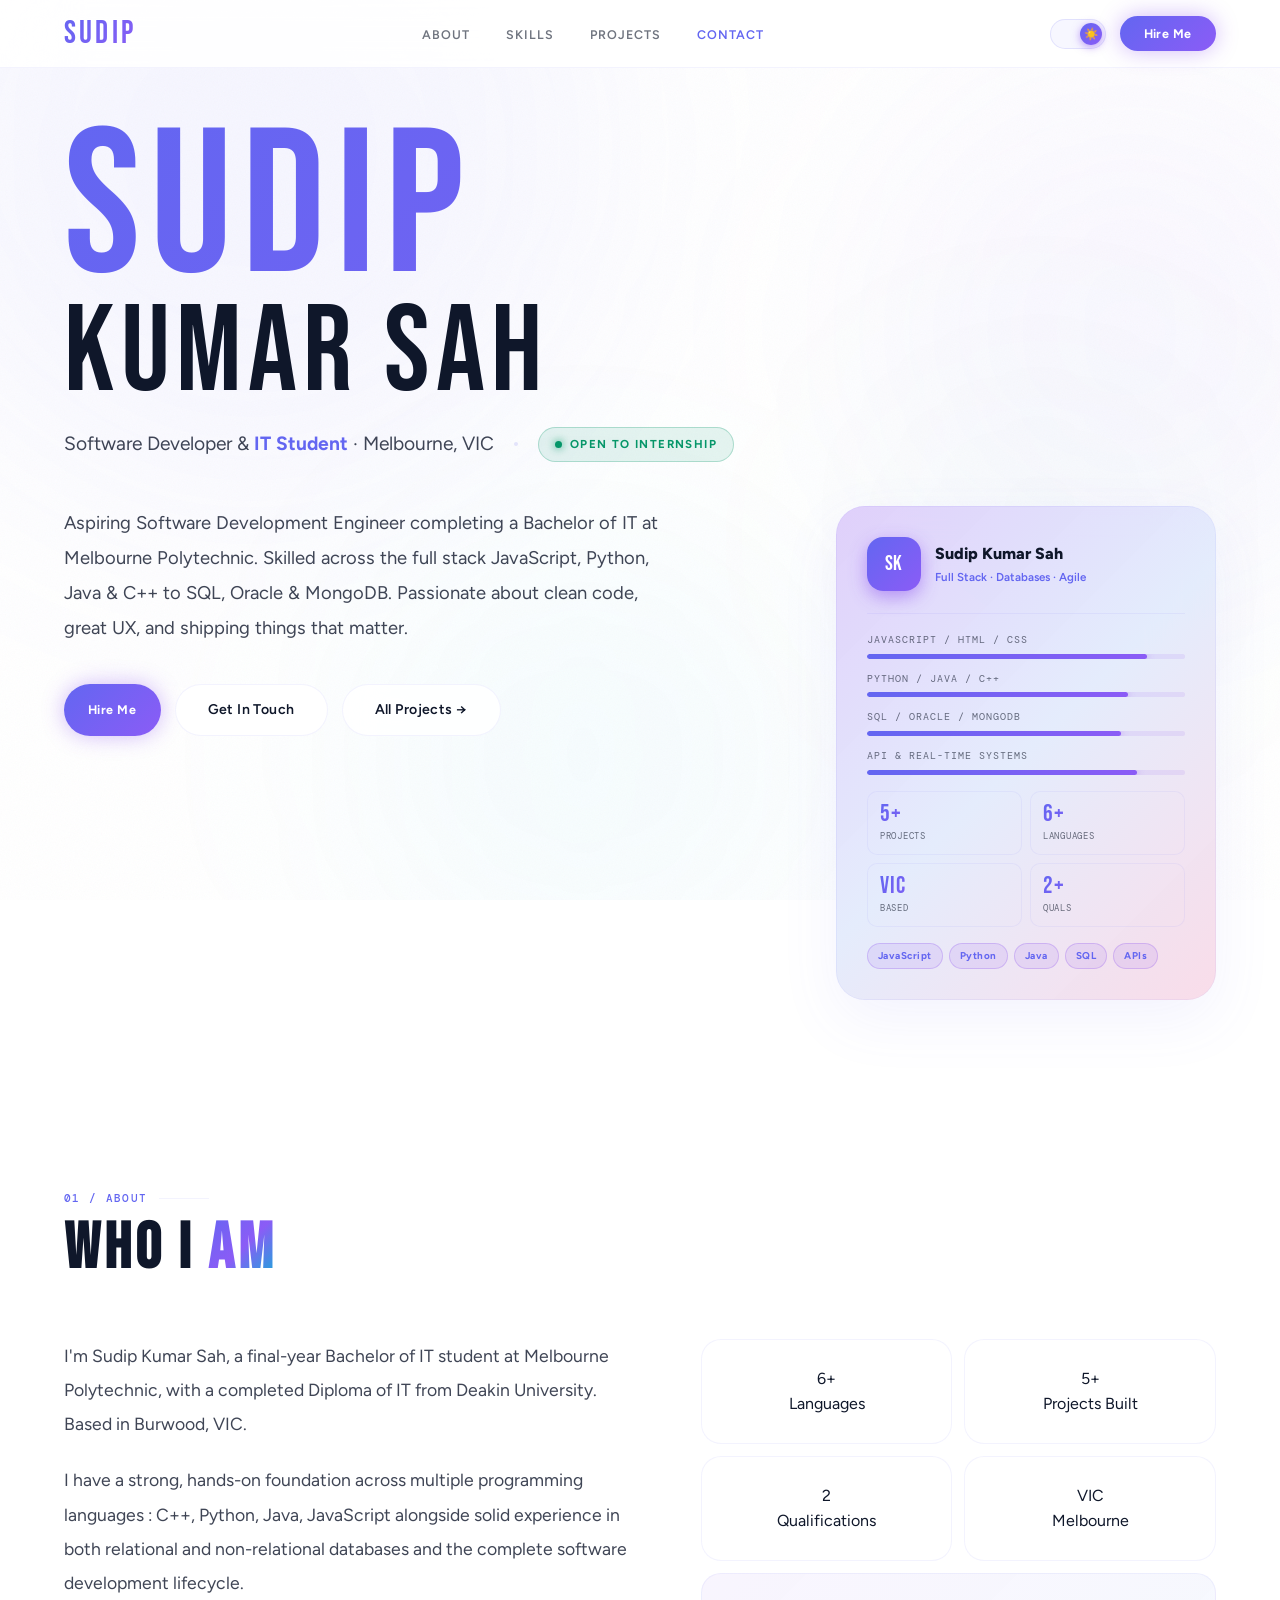
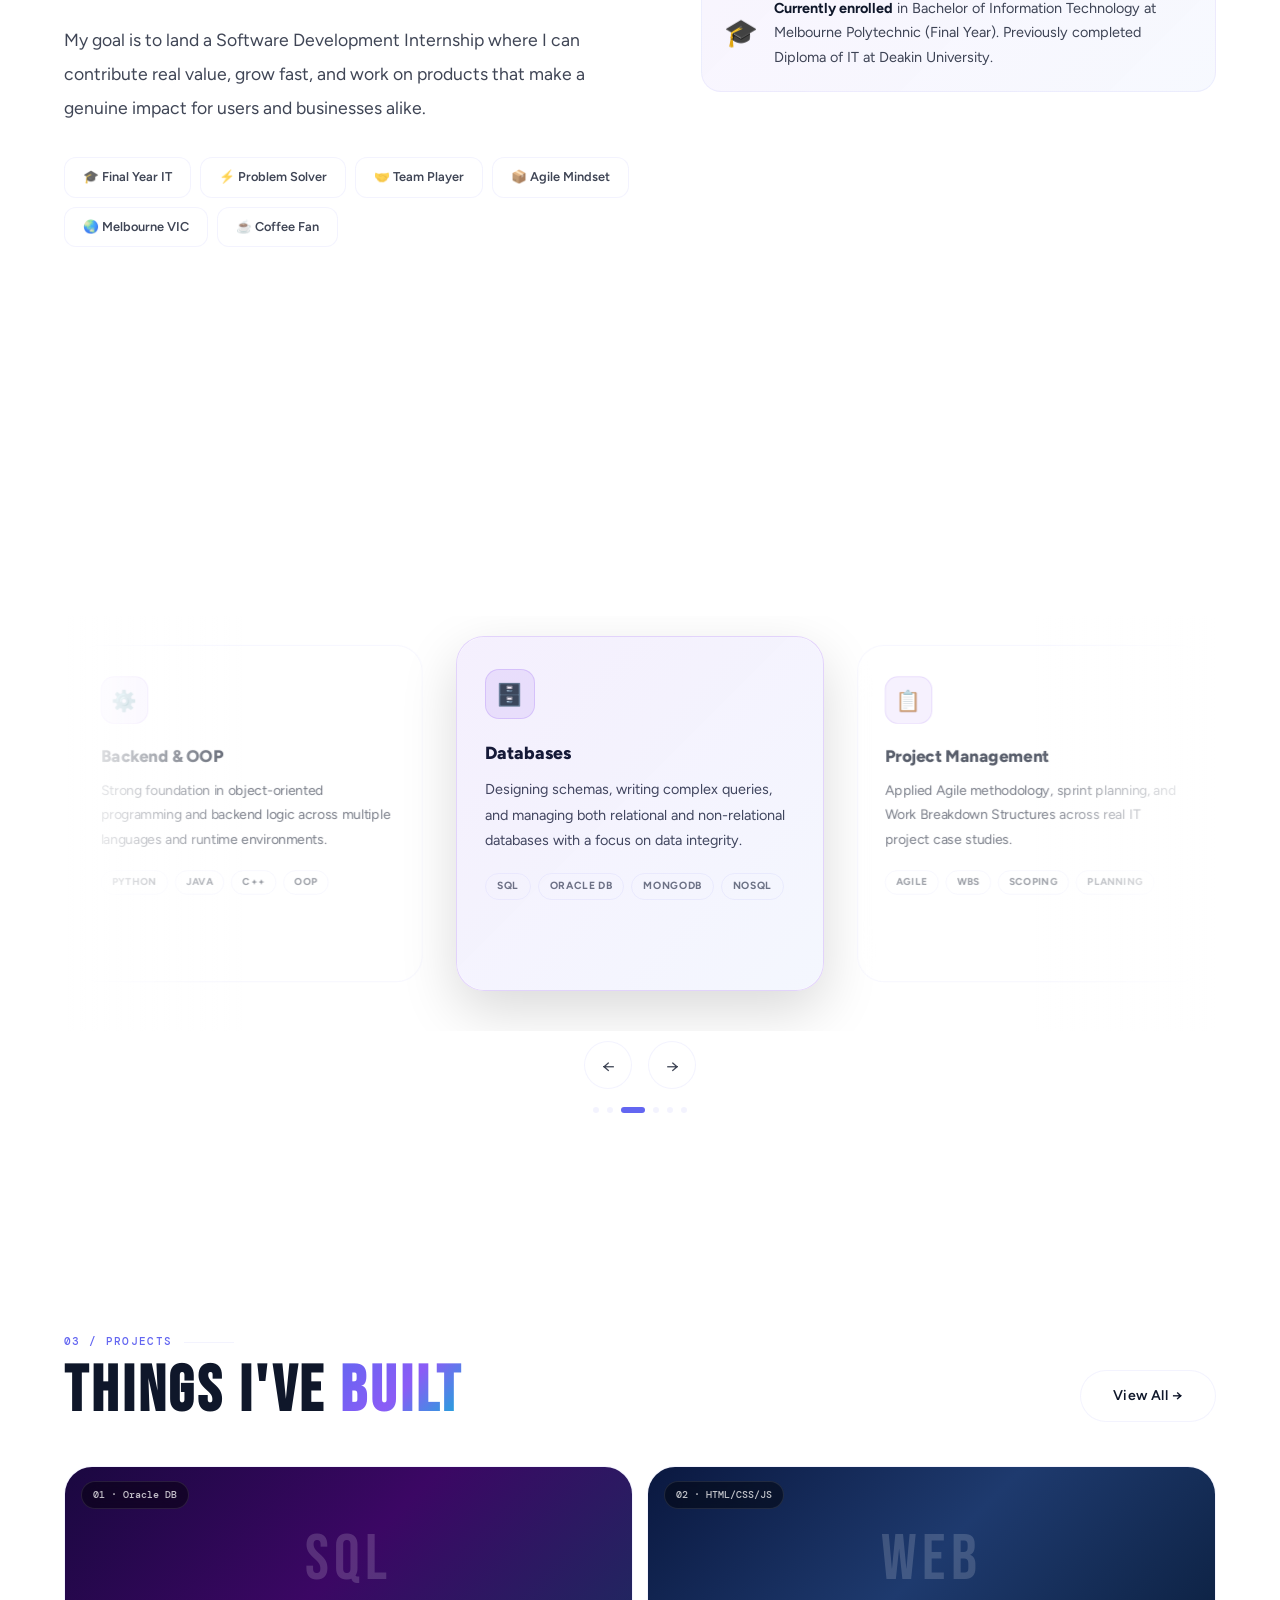
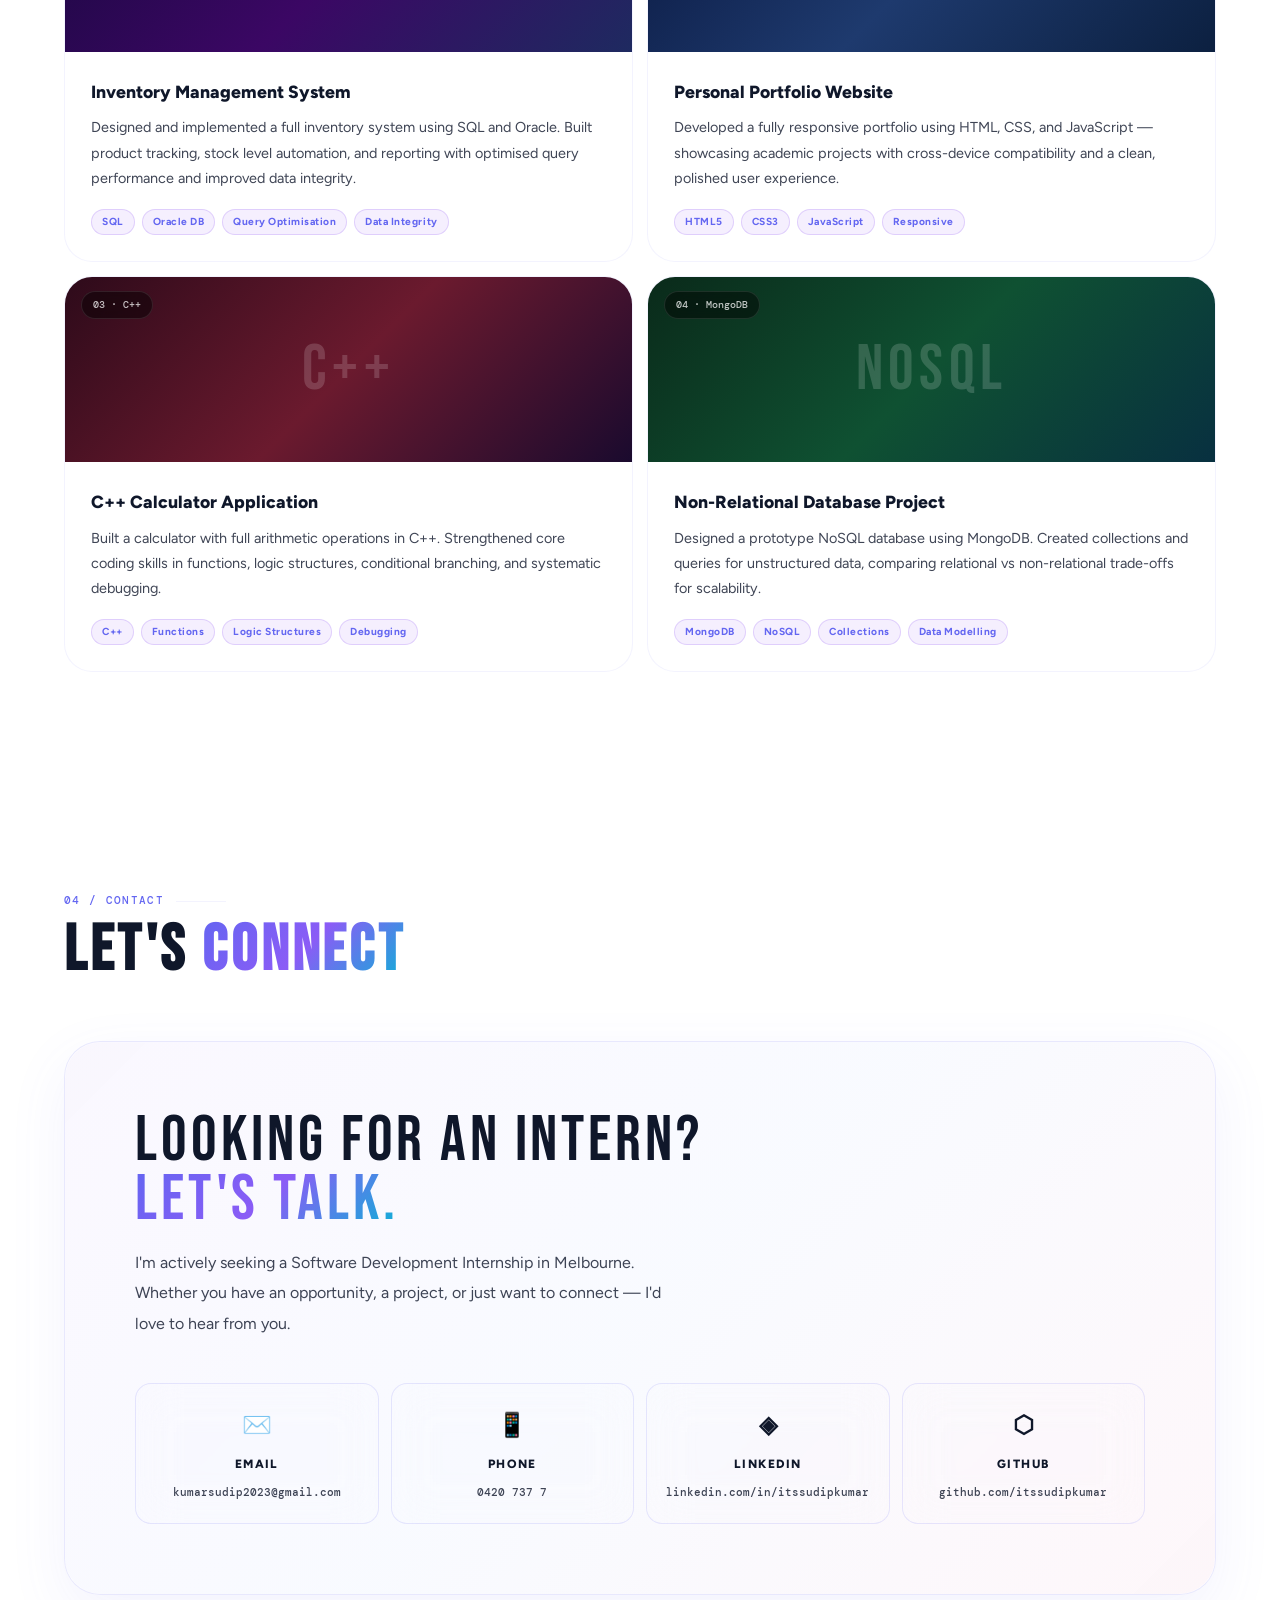
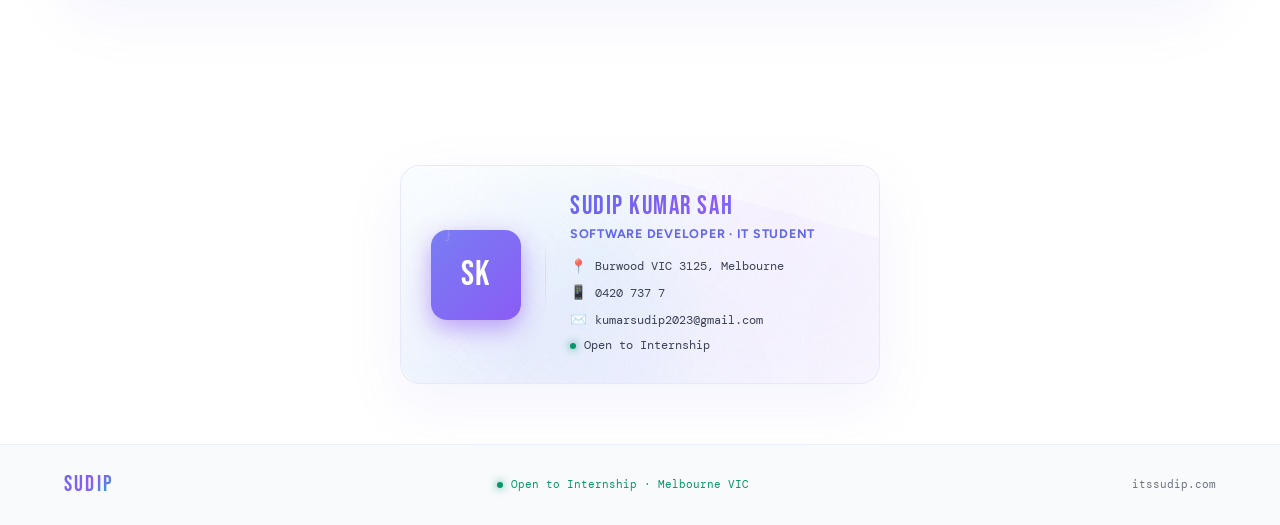
==== commit 3b6de2e9: "Add animated counter stats and cool API automation to hero side card" ====
--- a/index.html
+++ b/index.html
@@ -89,19 +89,19 @@
         <div class="hero-card-track"><div class="hero-card-fill" data-w="80"></div></div>
       </div>
       <div class="hero-card-bar-row">
-        <div class="hero-card-label">Agile / Project Management</div>
-        <div class="hero-card-track"><div class="hero-card-fill" data-w="75"></div></div>
+        <div class="hero-card-label">API & Real-Time Systems</div>
+        <div class="hero-card-track"><div class="hero-card-fill animate-pulse" data-w="85"></div></div>
       </div>
       <div class="hero-card-grid">
-        <div class="hero-card-stat"><div class="hero-card-stat-number">5+</div><div class="hero-card-stat-label">Projects</div></div>
-        <div class="hero-card-stat"><div class="hero-card-stat-number">6+</div><div class="hero-card-stat-label">Languages</div></div>
+        <div class="hero-card-stat"><div class="hero-card-stat-number stat-count" data-target="5">0</div><div class="hero-card-stat-label">Projects</div></div>
+        <div class="hero-card-stat"><div class="hero-card-stat-number stat-count" data-target="6">0</div><div class="hero-card-stat-label">Languages</div></div>
         <div class="hero-card-stat"><div class="hero-card-stat-number">VIC</div><div class="hero-card-stat-label">Based</div></div>
-        <div class="hero-card-stat"><div class="hero-card-stat-number">2</div><div class="hero-card-stat-label">Quals</div></div>
+        <div class="hero-card-stat"><div class="hero-card-stat-number stat-count" data-target="2">0</div><div class="hero-card-stat-label">Quals</div></div>
       </div>
       <div class="hero-card-tags">
         <span class="hero-card-tag">JavaScript</span><span class="hero-card-tag">Python</span>
         <span class="hero-card-tag">Java</span><span class="hero-card-tag">SQL</span>
-        <span class="hero-card-tag">Agile</span>
+        <span class="hero-card-tag">APIs</span>
       </div>
     </div>
   </div>
--- a/css/base.css
+++ b/css/base.css
@@ -45,7 +45,7 @@
 }
 
 /* ── SECTION COMMON ── */
-section { padding: 110px 64px; position: relative; z-index: 2; }
+section { padding: clamp(60px, 10vw, 110px) clamp(16px, 5vw, 64px); position: relative; z-index: 2; }
 .s-eyebrow { display: flex; align-items: center; gap: 12px; margin-bottom: 12px; }
 .s-num { font-family: var(--font-mono); font-size: 0.7rem; color: var(--p1); font-weight: 500; letter-spacing: 0.12em; }
 .s-divline { flex: 1; max-width: 50px; height: 1px; background: var(--gb); }
--- a/css/hero.css
+++ b/css/hero.css
@@ -155,6 +155,28 @@
   border: 1px solid rgba(124,58,237,0.22); color: var(--p1);
 }
 
+/* Animations */
+.animate-pulse {
+  animation: barGlow 2s ease-in-out infinite;
+}
+@keyframes barGlow {
+  0%, 100% { opacity: 1; box-shadow: 0 0 0 0 rgba(124,58,237,0.4); }
+  50% { opacity: 1; box-shadow: 0 0 8px 2px rgba(124,58,237,0.2); }
+}
+.stat-count {
+  animation: fadeInCount 1.5s ease-out forwards;
+}
+@keyframes fadeInCount {
+  from {
+    opacity: 0;
+    transform: scale(0.8);
+  }
+  to {
+    opacity: 1;
+    transform: scale(1);
+  }
+}
+
 @media (max-width: 1100px) {
   .hero-lower { grid-template-columns: 1fr; }
   .hero-side-card { display: none; }
--- a/css/sections.css
+++ b/css/sections.css
@@ -3,23 +3,23 @@
 ═══════════════════════════════ */
 
 /* ── ABOUT ── */
-.about-grid { display: grid; grid-template-columns: 1.1fr 1fr; gap: 70px; align-items: start; }
+.about-grid { display: grid; grid-template-columns: 1.1fr 1fr; gap: clamp(30px, 8vw, 70px); align-items: start; }
 .about-text p {
   font-size: 1.1rem; color: var(--text-mid);
-  line-height: 1.95; margin-bottom: 22px; font-weight: 400;
+  line-height: 1.95; margin-bottom: clamp(16px, 3vw, 22px); font-weight: 400;
 }
 .about-text p strong { color: var(--text-main); font-weight: 800; }
-.about-chips { display: flex; flex-wrap: wrap; gap: 9px; margin-top: 32px; }
+.about-chips { display: flex; flex-wrap: wrap; gap: clamp(6px, 2vw, 9px); margin-top: clamp(20px, 4vw, 32px); }
 .chip {
-  padding: 9px 18px; border-radius: 12px; font-size: 0.8rem;
+  padding: clamp(6px, 1.5vw, 9px) clamp(12px, 3vw, 18px); border-radius: 12px; font-size: clamp(0.7rem, 2vw, 0.8rem);
   font-weight: 600; background: var(--glass); border: 1px solid var(--gb);
   backdrop-filter: blur(16px); color: var(--text-mid);
   cursor: default; transition: var(--transition);
 }
 .chip:hover { background: rgba(124,58,237,0.12); border-color: rgba(124,58,237,0.3); color: var(--p1); }
-.about-stats { display: grid; grid-template-columns: 1fr 1fr; gap: 12px; }
+.about-stats { display: grid; grid-template-columns: 1fr 1fr; gap: clamp(8px, 2vw, 12px); }
 .about-stat {
-  border-radius: var(--radius-md); padding: 26px 22px;
+  border-radius: var(--radius-md); padding: clamp(18px, 4vw, 26px) clamp(16px, 3vw, 22px);
   background: var(--glass); border: 1px solid var(--gb);
   backdrop-filter: blur(28px); text-align: center;
   transition: var(--transition);
@@ -67,9 +67,15 @@
   right: 0;
   background: linear-gradient(270deg, var(--bg) 0%, transparent 100%);
 }
+@media (max-width: 768px) {
+  .skills-viewport::before,
+  .skills-viewport::after {
+    width: 60px;
+  }
+}
 
 .skills-track {
-  display: flex; gap: 24px;
+  display: flex; gap: clamp(12px, 3vw, 24px);
   transition: transform 0.5s cubic-bezier(0.4,0,0.2,1);
 }
 .skill-slide {
@@ -141,7 +147,7 @@
 .skill-dot.active { width: 24px; background: var(--p1); }
 
 /* ── PROJECTS GRID ── */
-.project-grid { display: grid; grid-template-columns: 1fr 1fr; gap: 14px; }
+.project-grid { display: grid; grid-template-columns: 1fr 1fr; gap: clamp(8px, 3vw, 14px); }
 .project-card {
   border-radius: var(--radius-lg); overflow: hidden;
   background: var(--glass); border: 1px solid var(--gb);
@@ -199,14 +205,15 @@
 /* ── BUSINESS CARD ── */
 .business-card-wrap {
   display: flex; justify-content: center;
-  padding: 60px 64px; position: relative; z-index: 2;
+  padding: clamp(20px, 10vw, 60px) clamp(12px, 5vw, 64px); position: relative; z-index: 2;
+  overflow: hidden;
 }
 .business-card {
-  width: 480px; border-radius: 20px; padding: 28px 30px;
+  width: 100%; max-width: 480px; border-radius: 20px; padding: clamp(16px, 4vw, 28px) clamp(14px, 4vw, 30px);
   background: var(--glass2); border: 1px solid var(--gb2);
   backdrop-filter: blur(44px) saturate(200%);
   box-shadow: var(--card-shadow), inset 0 1px 0 rgba(255,255,255,0.08);
-  display: flex; align-items: center; gap: 24px;
+  display: flex; align-items: center; gap: clamp(16px, 4vw, 24px);
   position: relative; overflow: hidden;
   transition: var(--transition);
 }
@@ -444,7 +451,7 @@
 
 /* ── CONTACT BOX ── */
 .contact-box {
-  border-radius: var(--radius-xl); padding: 70px;
+  border-radius: var(--radius-xl); padding: clamp(24px, 8vw, 70px);
   background: var(--glass2); border: 1px solid var(--gb2);
   backdrop-filter: blur(44px) saturate(200%);
   box-shadow: var(--card-shadow), inset 0 1px 0 rgba(255,255,255,0.07);
@@ -465,9 +472,9 @@
 }
 .contact-big span { background: var(--grad); -webkit-background-clip: text; -webkit-text-fill-color: transparent; background-clip: text; }
 .contact-sub { font-size: 1rem; color: var(--text-mid); line-height: 1.9; margin-bottom: 44px; max-width: 540px; font-weight: 400; }
-.contact-links-grid { display: grid; grid-template-columns: repeat(4,1fr); gap: 12px; }
+.contact-links-grid { display: grid; grid-template-columns: repeat(4,1fr); gap: clamp(8px, 2vw, 12px); }
 .contact-link {
-  border-radius: 16px; padding: 22px 14px; text-align: center;
+  border-radius: 16px; padding: clamp(16px, 3vw, 22px) clamp(10px, 2vw, 14px); text-align: center;
   background: rgba(255,255,255,0.06); border: 1px solid var(--gb2);
   backdrop-filter: blur(20px);
   transition: var(--transition); color: var(--text-main);
@@ -504,15 +511,10 @@
   .proj-grid { grid-template-columns: 1fr; }
   .contact-links-grid { grid-template-columns: 1fr 1fr; }
   .skill-slide { flex: 0 0 calc(50% - 12px); }
-  .biz-card { width: 100%; max-width: 480px; }
-}
-@media (max-width: 768px) {
-  .contact-box { padding: 36px 24px; }
-  .contact-links-grid { grid-template-columns: 1fr 1fr; }
-  footer { flex-direction: column; gap: 8px; text-align: center; padding: 20px; }
-  .biz-card-wrap { padding: 40px 22px; }
-  .biz-card { flex-direction: column; text-align: center; }
-  .biz-divider { width: 80px; height: 1px; }
+}
+@media (max-width: 640px) {
+  .contact-links-grid { grid-template-columns: 1fr; }
+  .business-divider { display: none; }
   .skill-slide { flex: 0 0 calc(85% - 12px); }
 }
 
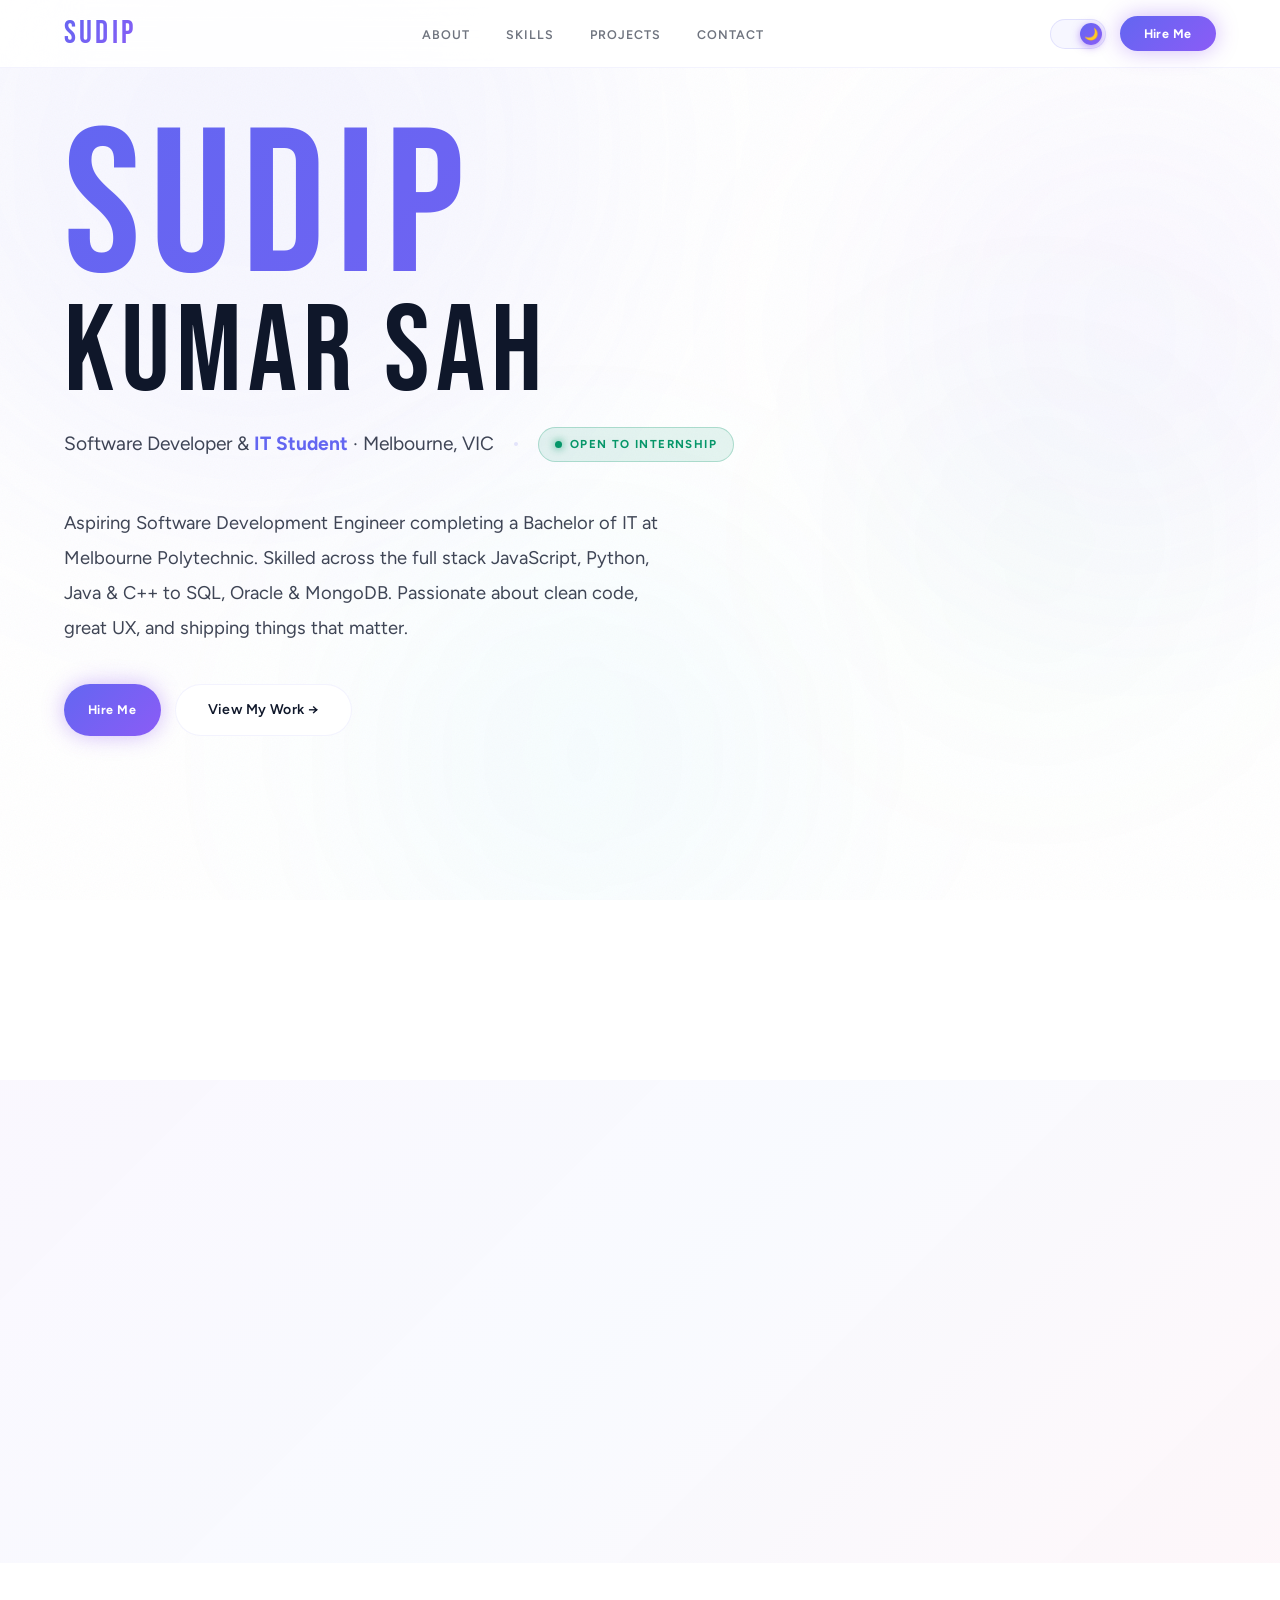
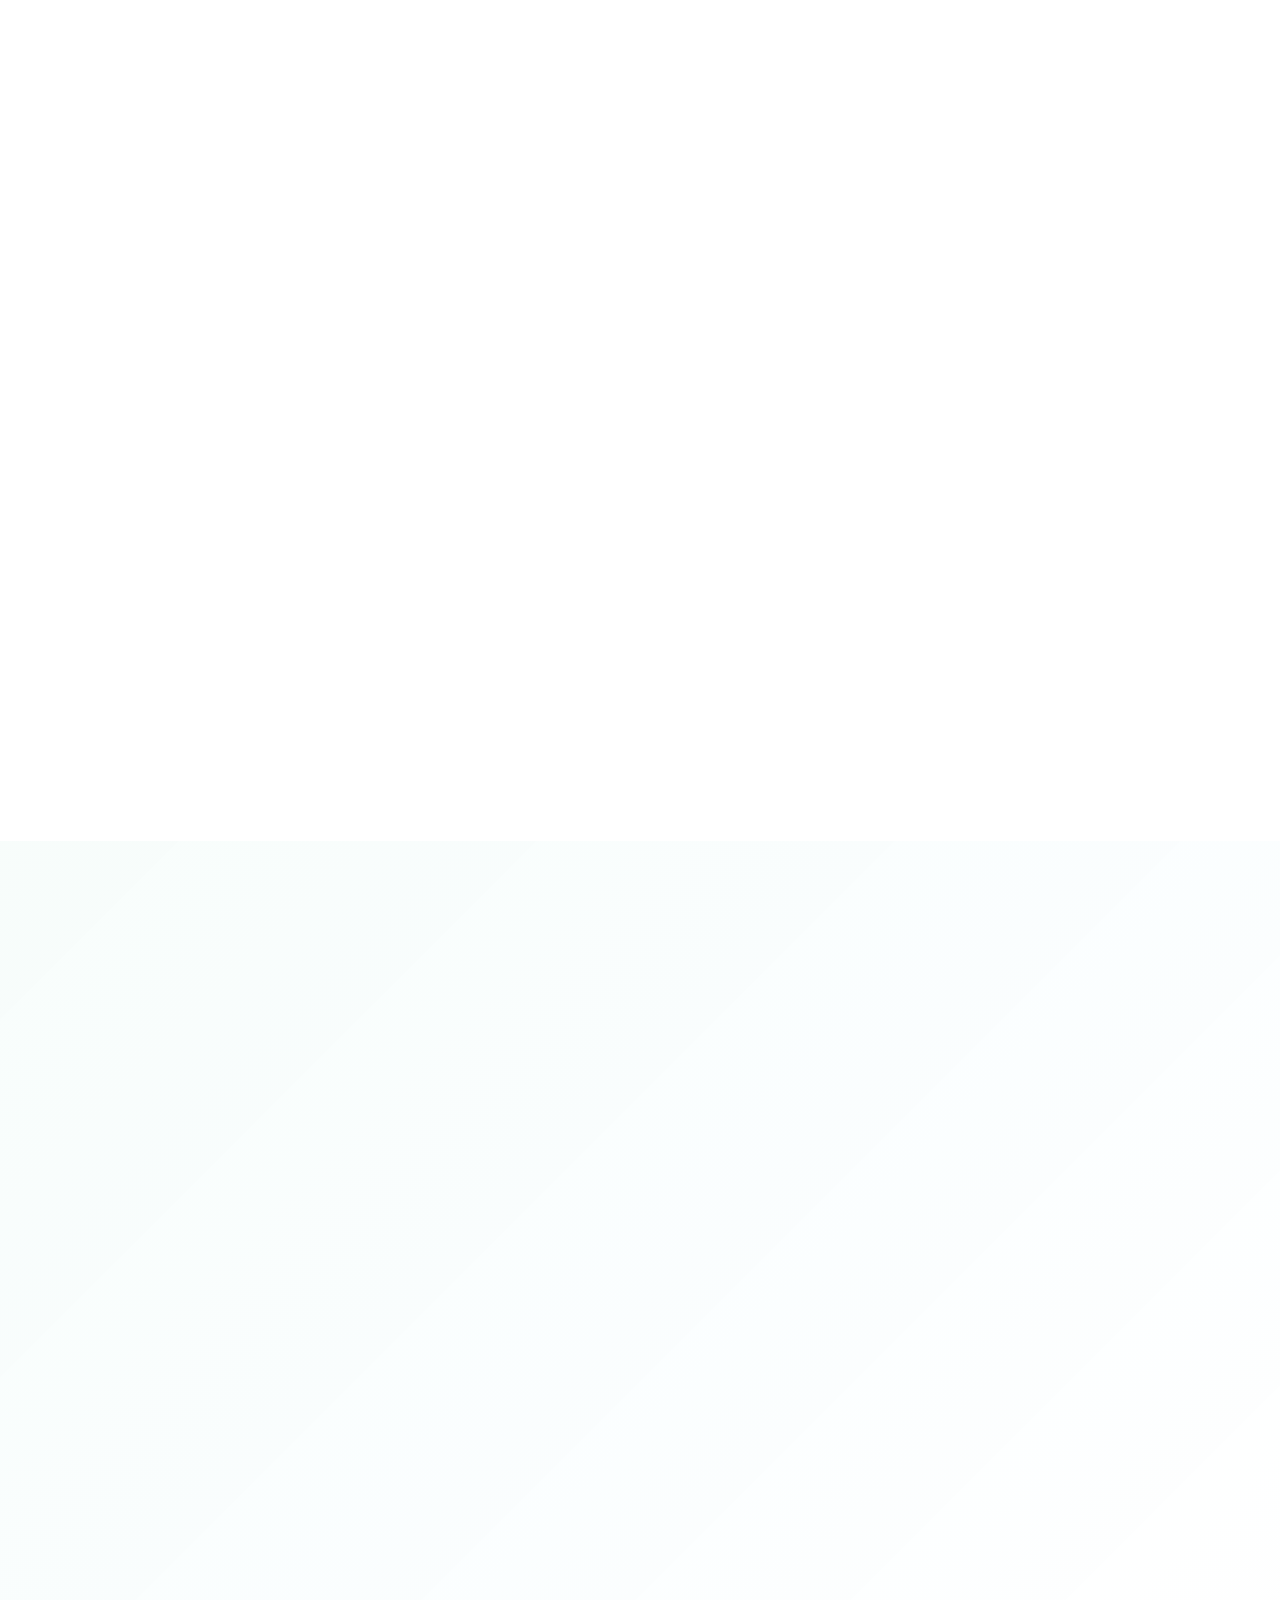
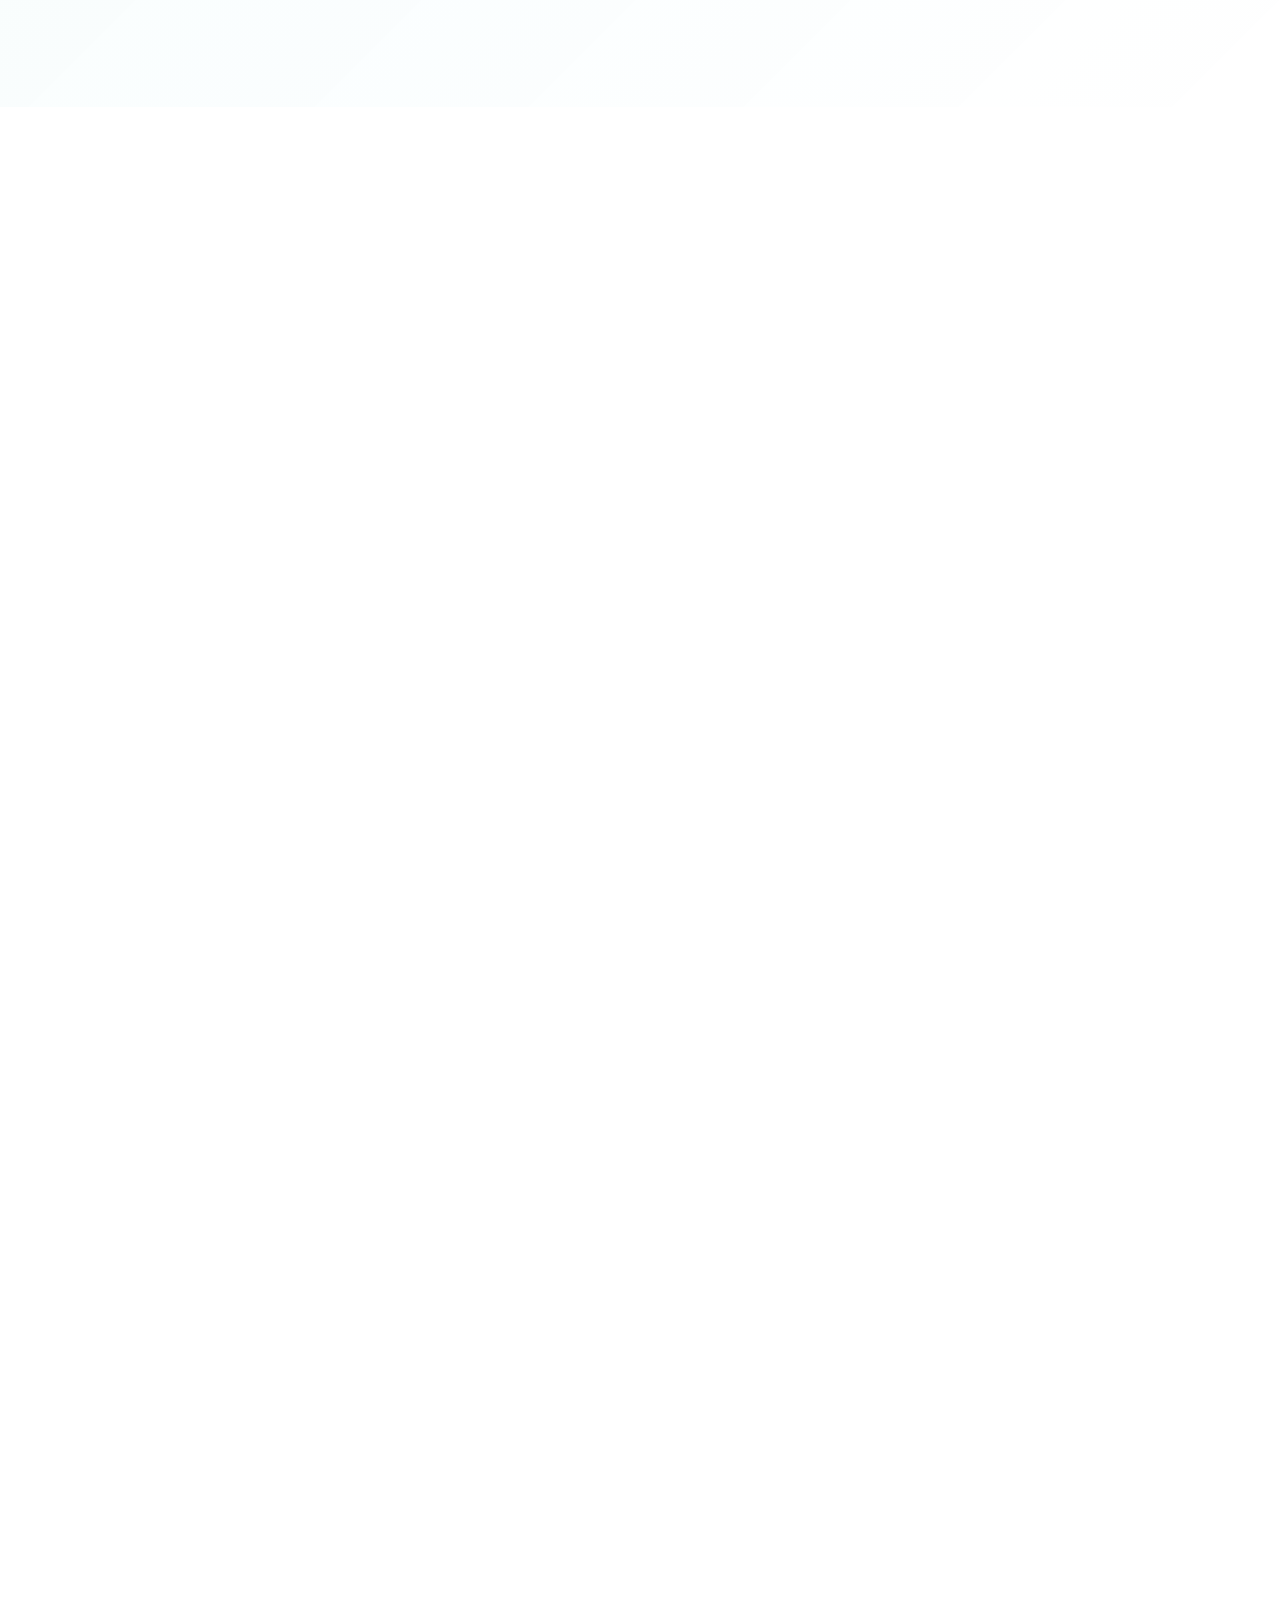
==== commit 7c302ce9: "Phase 1 Portfolio Modernization: Achievement badges, hamburger menu, hero animations, button states," ====
--- a/index.html
+++ b/index.html
@@ -23,6 +23,9 @@
 <!-- NAV -->
 <nav>
   <a href="itssudip.com" class="nav-logo">SUDIP</a>
+  <button class="nav-toggle" aria-label="Toggle menu">
+    <span></span><span></span><span></span>
+  </button>
   <ul class="nav-links">
     <li><a href="#about">About</a></li>
     <li><a href="#skills">Skills</a></li>
@@ -33,7 +36,7 @@
     <button class="theme-tog" aria-label="Toggle theme">
       <div class="tog-knob">🌙</div>
     </button>
-    <button class="hire-btn">Hire Me</button>
+    <button class="hire-btn open-hire">Hire Me</button>
   </div>
 </nav>
 
@@ -60,9 +63,8 @@
         great UX, and shipping things that matter.
       </p>
       <div class="hero-btns">
-        <button class="btn-primary hire-btn">Hire Me</button>
-        <a href="#contact" class="btn-ghost">Get In Touch</a>
-        <a href="pages/projects.html" class="btn-ghost">All Projects →</a>
+        <button class="btn-primary hire-btn open-hire">Hire Me</button>
+        <a href="pages/projects.html" class="btn-ghost">View My Work →</a>
       </div>
     </div>
 
@@ -93,16 +95,46 @@
         <div class="hero-card-track"><div class="hero-card-fill animate-pulse" data-w="85"></div></div>
       </div>
       <div class="hero-card-grid">
-        <div class="hero-card-stat"><div class="hero-card-stat-number stat-count" data-target="5">0</div><div class="hero-card-stat-label">Projects</div></div>
-        <div class="hero-card-stat"><div class="hero-card-stat-number stat-count" data-target="6">0</div><div class="hero-card-stat-label">Languages</div></div>
+        <div class="hero-card-stat"><div class="hero-card-stat-number stat-count" data-target="5">5</div><div class="hero-card-stat-label">Projects</div></div>
+        <div class="hero-card-stat"><div class="hero-card-stat-number stat-count" data-target="6">6</div><div class="hero-card-stat-label">Languages</div></div>
         <div class="hero-card-stat"><div class="hero-card-stat-number">VIC</div><div class="hero-card-stat-label">Based</div></div>
-        <div class="hero-card-stat"><div class="hero-card-stat-number stat-count" data-target="2">0</div><div class="hero-card-stat-label">Quals</div></div>
+        <div class="hero-card-stat"><div class="hero-card-stat-number stat-count" data-target="2">2</div><div class="hero-card-stat-label">Quals</div></div>
       </div>
       <div class="hero-card-tags">
         <span class="hero-card-tag">JavaScript</span><span class="hero-card-tag">Python</span>
         <span class="hero-card-tag">Java</span><span class="hero-card-tag">SQL</span>
         <span class="hero-card-tag">APIs</span>
       </div>
+    </div>
+  </div>
+</section>
+
+<!-- ═══ ACHIEVEMENTS ═══ -->
+<section id="achievements">
+  <div class="achievements-grid rv">
+    <div class="achievement-card">
+      <div class="achievement-icon">🏆</div>
+      <div class="achievement-number">5+</div>
+      <div class="achievement-label">Live Projects</div>
+      <div class="achievement-desc">Real-world applications built from concept to deployment</div>
+    </div>
+    <div class="achievement-card">
+      <div class="achievement-icon">🎓</div>
+      <div class="achievement-number">Diploma</div>
+      <div class="achievement-label">Deakin University</div>
+      <div class="achievement-desc">Completed Information Technology Diploma</div>
+    </div>
+    <div class="achievement-card">
+      <div class="achievement-icon">⭐</div>
+      <div class="achievement-number">Final</div>
+      <div class="achievement-label">Year IT</div>
+      <div class="achievement-desc">Bachelor of IT at Melbourne Polytechnic</div>
+    </div>
+    <div class="achievement-card">
+      <div class="achievement-icon">💻</div>
+      <div class="achievement-number">6+</div>
+      <div class="achievement-label">Languages</div>
+      <div class="achievement-desc">JavaScript, Python, Java, C++, SQL, HTML/CSS</div>
     </div>
   </div>
 </section>
--- a/css/base.css
+++ b/css/base.css
@@ -86,6 +86,9 @@
   transition: var(--transition);
 }
 .btn-primary:hover { transform: translateY(-2px); box-shadow: 0 14px 40px rgba(124,58,237,0.5); }
+.btn-primary:active { transform: scale(0.98); box-shadow: 0 4px 16px rgba(124,58,237,0.3); }
+.btn-primary:focus { outline: 2px solid #fff; outline-offset: 2px; }
+.btn-primary:disabled { opacity: 0.6; cursor: not-allowed; box-shadow: none; }
 
 .btn-ghost {
   display: inline-flex; align-items: center; gap: 8px;
@@ -97,6 +100,9 @@
   transition: var(--transition);
 }
 .btn-ghost:hover { border-color: rgba(124,58,237,0.45); background: rgba(124,58,237,0.08); color: var(--p1); }
+.btn-ghost:active { transform: scale(0.98); }
+.btn-ghost:focus { outline: 2px solid var(--p1); outline-offset: 2px; }
+.btn-ghost:disabled { opacity: 0.5; cursor: not-allowed; }
 
 /* ── REVEAL ── */
 .rv { opacity: 0; transform: translateY(28px); transition: opacity 0.8s ease, transform 0.8s ease; }
--- a/css/nav.css
+++ b/css/nav.css
@@ -69,8 +69,39 @@
   cursor: pointer; font-family: var(--font-body);
 }
 .hire-btn:hover { box-shadow: 0 0 40px rgba(124,58,237,0.55); transform: translateY(-2px); }
+.hire-btn:active { transform: scale(0.98); }
+.hire-btn:focus { outline: 2px solid var(--p1); outline-offset: 2px; }
+
+/* Hamburger Menu */
+.nav-toggle {
+  display: none; flex-direction: column; gap: 5px;
+  background: none; border: none; cursor: pointer;
+  padding: 6px; transition: all 0.3s;
+}
+.nav-toggle span {
+  width: 24px; height: 2.5px; background: var(--text-main);
+  border-radius: 99px; transition: all 0.3s;
+}
+.nav-toggle.active span:nth-child(1) { transform: rotate(45deg) translateY(10px); }
+.nav-toggle.active span:nth-child(2) { opacity: 0; }
+.nav-toggle.active span:nth-child(3) { transform: rotate(-45deg) translateY(-10px); }
 
 @media (max-width: 768px) {
-  nav { padding: 0 20px; }
-  .nav-links { display: none; }
+  nav { padding: 0 16px; }
+  .nav-toggle { display: flex; }
+  .nav-links {
+    position: fixed; top: 68px; left: 0; right: 0;
+    flex-direction: column; gap: 0;
+    background: var(--nav-bg); border-bottom: 1px solid var(--gb);
+    max-height: 0; overflow: hidden; transition: max-height 0.4s ease;
+    backdrop-filter: blur(36px);
+  }
+  .nav-links.mobile-active {
+    max-height: 300px; padding: 20px 0;
+  }
+  .nav-links a {
+    padding: 12px 24px; text-align: center;
+    border-bottom: 1px solid var(--gb);
+  }
+  .nav-links a:hover::after { width: 0; }
 }
--- a/css/hero.css
+++ b/css/hero.css
@@ -18,17 +18,30 @@
   letter-spacing: 0.05em;
   line-height: 0.88;
   position: relative;
+  animation: lineReveal 0.8s ease-out forwards;
+}
+@keyframes lineReveal {
+  from {
+    opacity: 0;
+    clip-path: inset(0 100% 0 0);
+  }
+  to {
+    opacity: 1;
+    clip-path: inset(0 0 0 0);
+  }
 }
 .giant-line.line-sudip {
   font-size: clamp(6rem, 16vw, 18rem);
   background: var(--grad); background-size: 300% 300%;
   -webkit-background-clip: text; -webkit-text-fill-color: transparent;
   background-clip: text;
-  animation: gradShift 5s ease infinite;
+  animation: lineReveal 0.8s ease-out forwards, gradShift 5s ease infinite;
+  animation-delay: 0s, 0.8s;
 }
 .giant-line.line-kumar {
   font-size: clamp(3.5rem, 9.5vw, 10.5rem);
   color: var(--text-main);
+  animation-delay: 0.2s;
 }
 .giant-line.line-sah {
   font-size: clamp(5rem, 13vw, 14.5rem);
--- a/css/sections.css
+++ b/css/sections.css
@@ -1,6 +1,57 @@
 /* ═══════════════════════════════
    SECTIONS.CSS
 ═══════════════════════════════ */
+
+/* ── ACHIEVEMENTS ── */
+#achievements {
+  padding: clamp(60px, 10vw, 100px) clamp(16px, 5vw, 64px) !important;
+  position: relative; z-index: 2;
+  background: linear-gradient(135deg, rgba(124,58,237,0.04), rgba(37,99,235,0.03) 50%, rgba(219,39,119,0.04));
+}
+.achievements-grid {
+  display: grid; grid-template-columns: repeat(auto-fit, minmax(200px, 1fr)); gap: clamp(12px, 3vw, 20px);
+  max-width: 1000px; margin: 0 auto;
+}
+.achievement-card {
+  border-radius: var(--radius-lg); padding: clamp(20px, 4vw, 28px);
+  background: var(--glass); border: 1px solid var(--gb);
+  backdrop-filter: blur(28px) saturate(160%);
+  text-align: center; transition: var(--transition);
+  box-shadow: inset 0 1px 0 rgba(255,255,255,0.04);
+  animation: slideUp 0.6s ease-out backwards;
+}
+.achievement-card:nth-child(2) { animation-delay: 0.1s; }
+.achievement-card:nth-child(3) { animation-delay: 0.2s; }
+.achievement-card:nth-child(4) { animation-delay: 0.3s; }
+@keyframes slideUp {
+  from { opacity: 0; transform: translateY(20px); }
+  to { opacity: 1; transform: translateY(0); }
+}
+.achievement-card:hover {
+  transform: translateY(-8px); border-color: rgba(124,58,237,0.28);
+  box-shadow: 0 20px 50px rgba(0,0,0,0.1), inset 0 1px 0 rgba(255,255,255,0.06);
+  background: linear-gradient(135deg, rgba(124,58,237,0.08), rgba(37,99,235,0.06));
+}
+.achievement-icon {
+  font-size: clamp(2rem, 5vw, 3rem); margin-bottom: 12px; display: inline-block;
+  animation: iconBounce 2s ease-in-out infinite;
+}
+@keyframes iconBounce {
+  0%, 100% { transform: translateY(0); }
+  50% { transform: translateY(-8px); }
+}
+.achievement-number {
+  font-family: var(--font-display); font-size: clamp(1.8rem, 5vw, 2.5rem);
+  font-weight: 900; background: var(--grad); -webkit-background-clip: text;
+  -webkit-text-fill-color: transparent; background-clip: text; margin-bottom: 4px;
+}
+.achievement-label {
+  font-size: clamp(0.9rem, 2vw, 1.05rem); font-weight: 700;
+  color: var(--text-main); margin-bottom: 6px;
+}
+.achievement-desc {
+  font-size: 0.75rem; color: var(--text-sub); line-height: 1.5;
+}
 
 /* ── ABOUT ── */
 .about-grid { display: grid; grid-template-columns: 1.1fr 1fr; gap: clamp(30px, 8vw, 70px); align-items: start; }
@@ -48,6 +99,9 @@
 .about-wide-text strong { color: var(--text-main); font-weight: 700; }
 
 /* ── SKILLS CAROUSEL ── */
+#skills {
+  background: linear-gradient(135deg, rgba(16,185,129,0.03), rgba(6,182,212,0.02) 50%, transparent);
+}
 .skills-carousel-wrap { position: relative; }
 .skills-viewport {
   overflow: hidden; padding: 20px 0 40px;
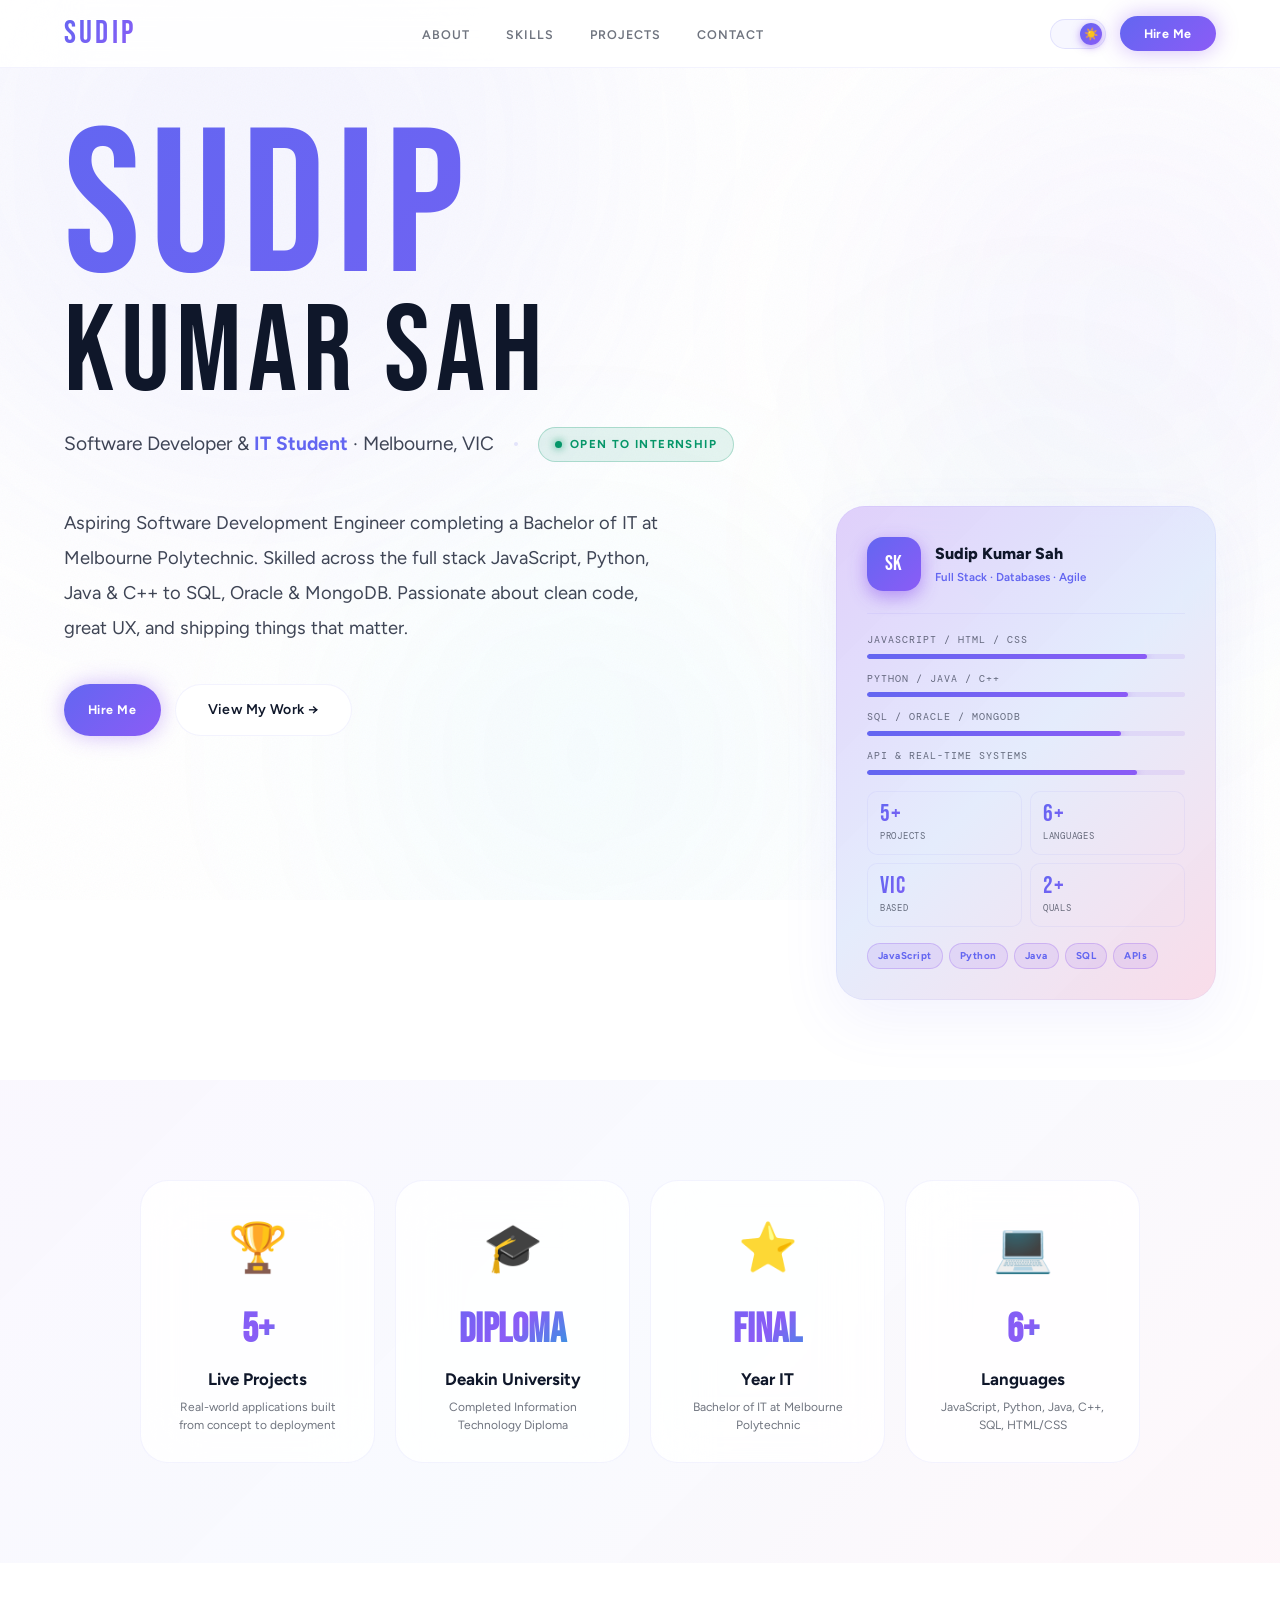
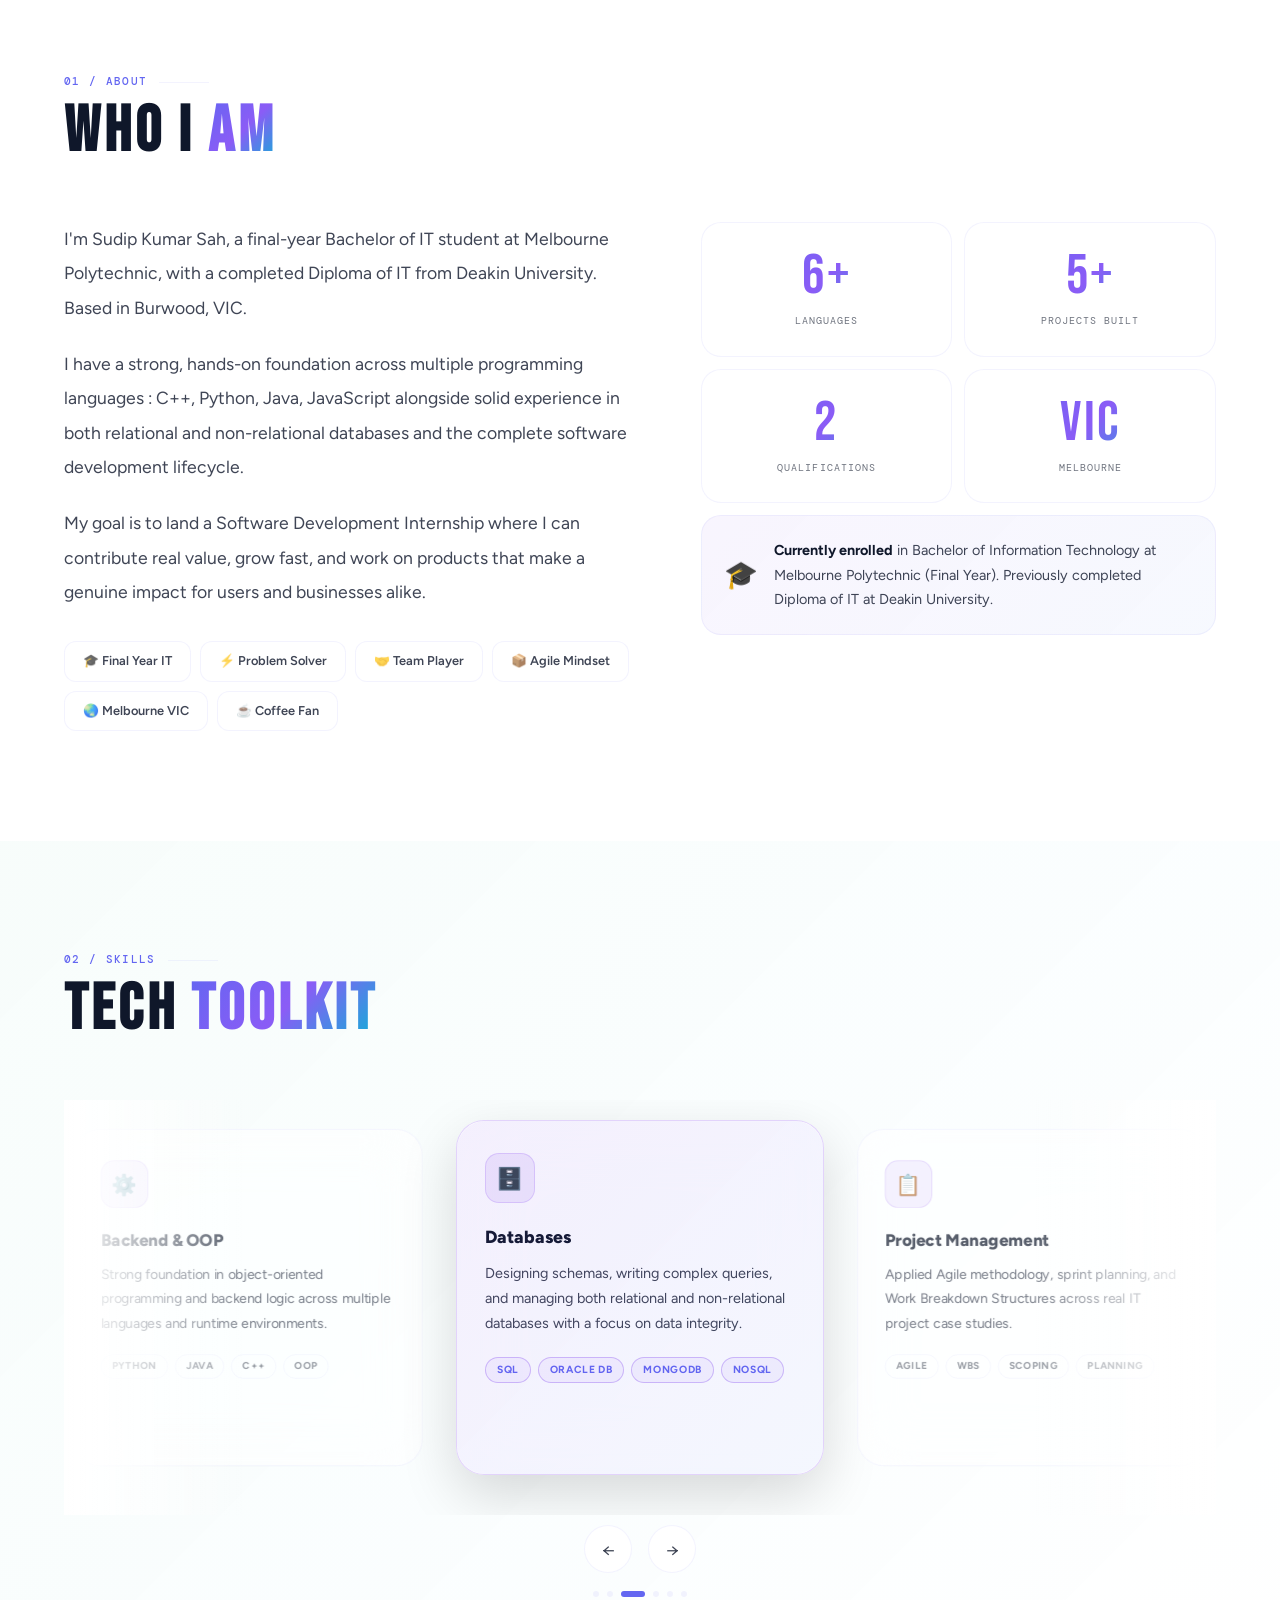
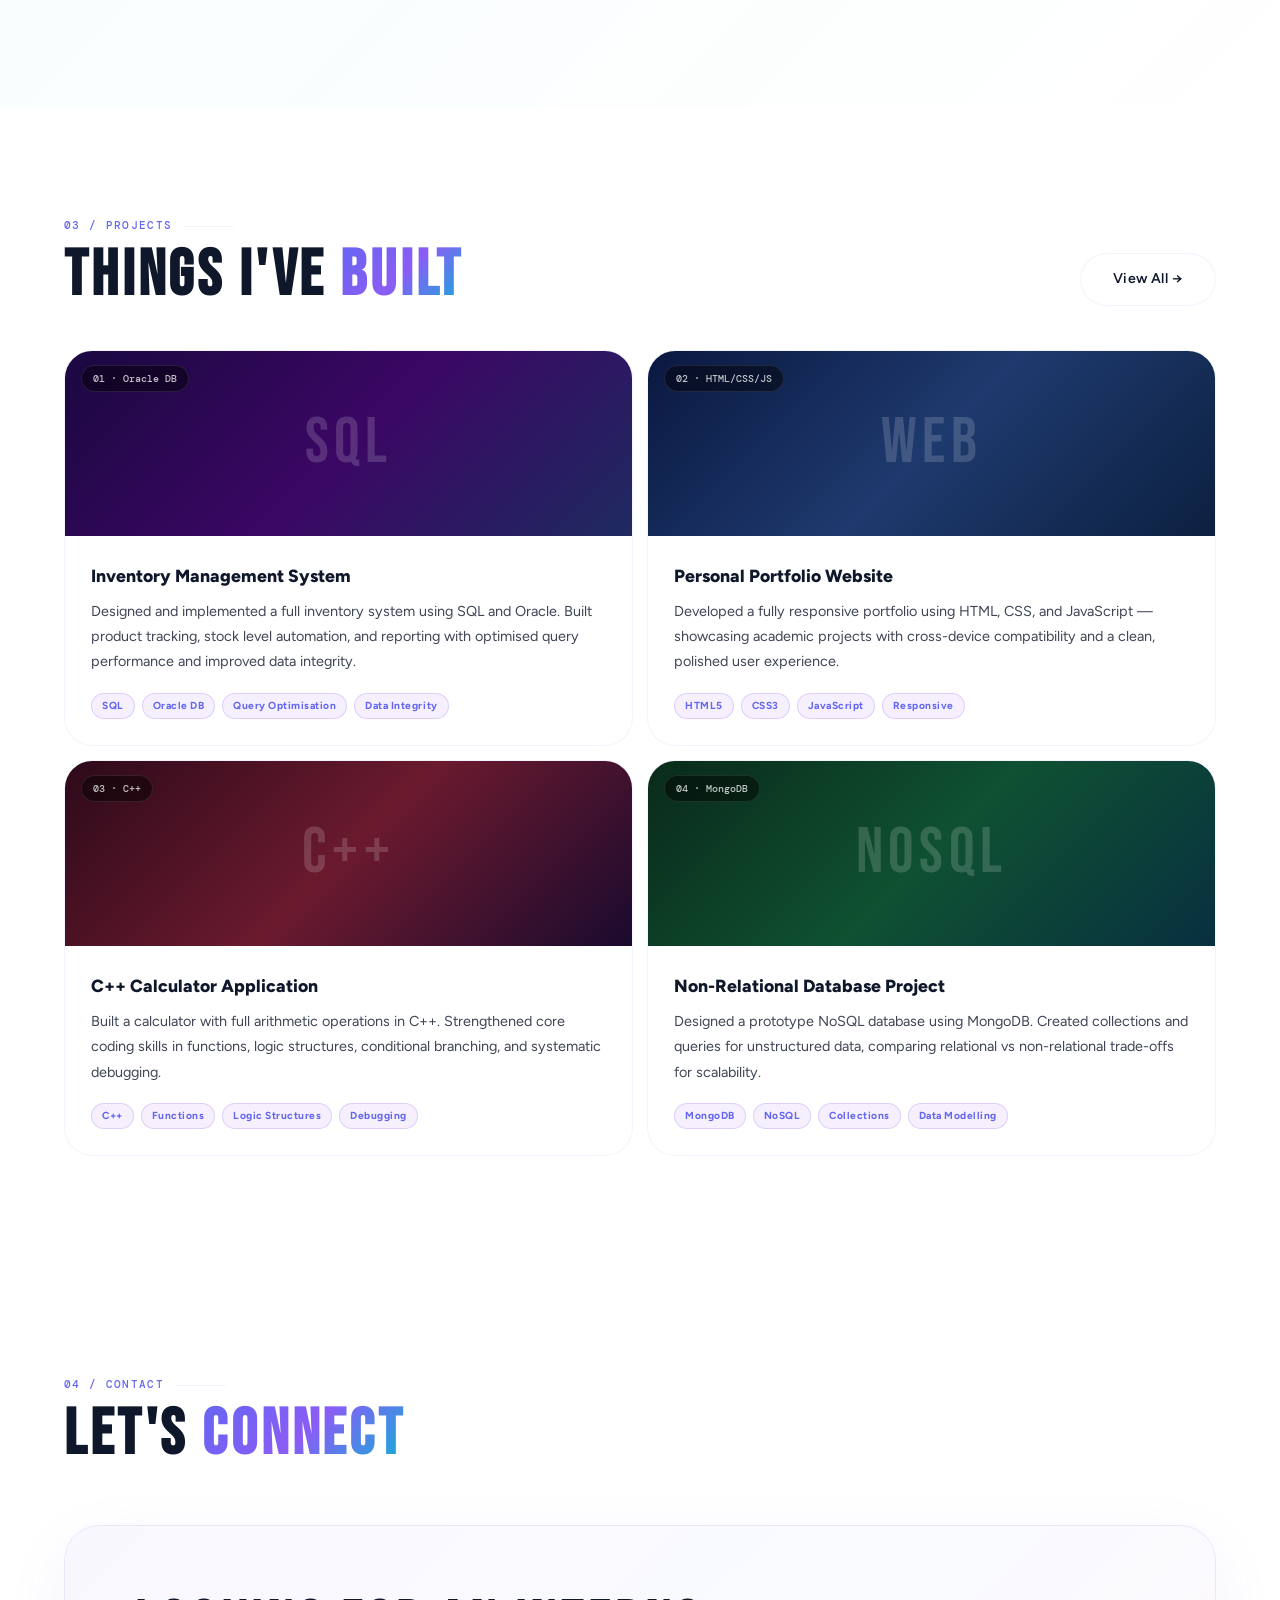
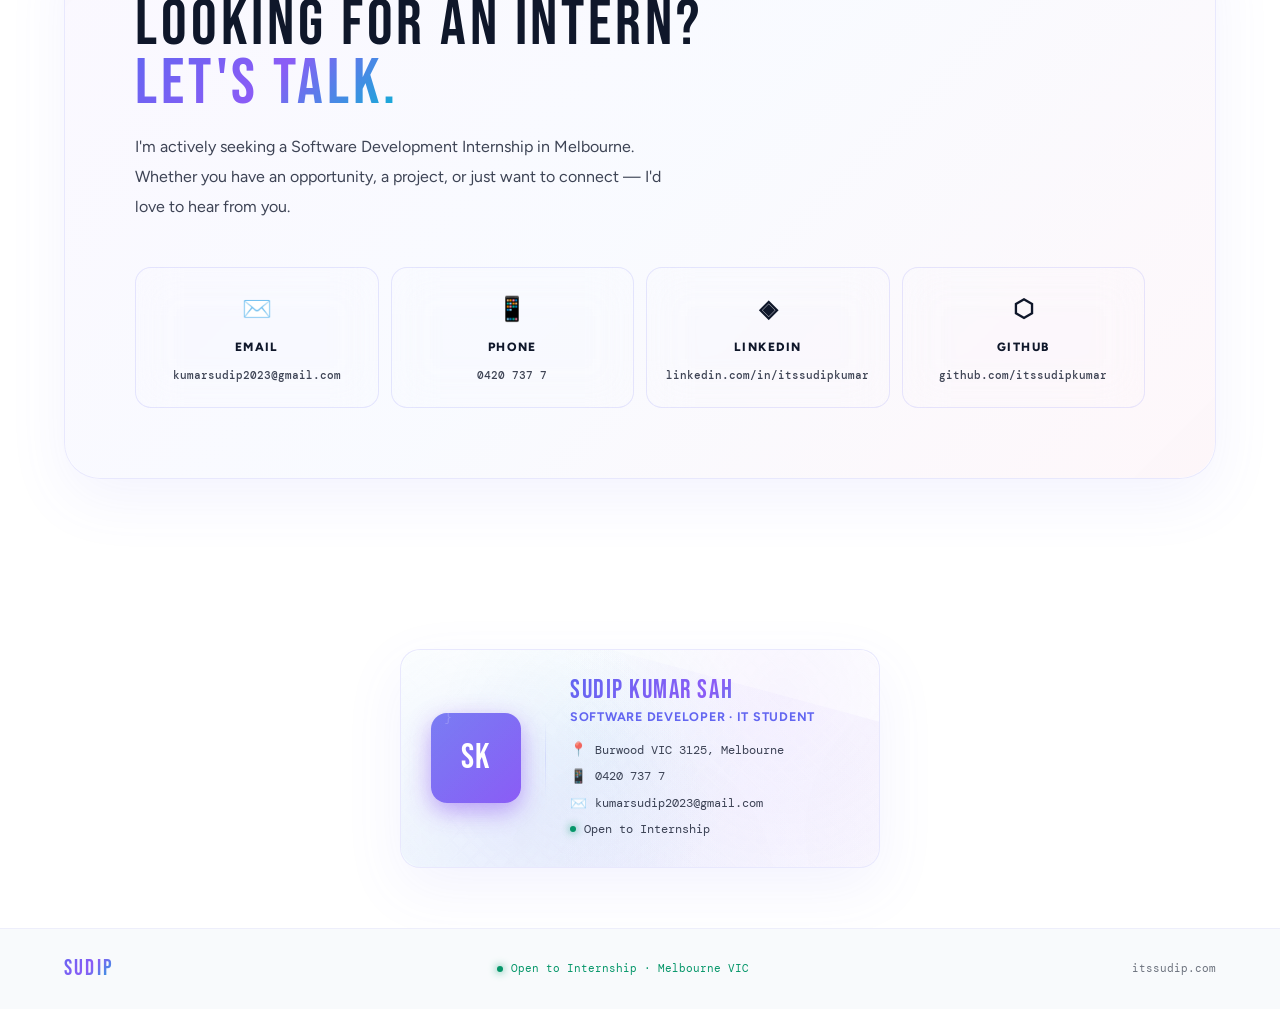
==== commit 6c2824a7: "Update: Logo link now directs to website (https://itssudip.com) and opens in new tab" ====
--- a/index.html
+++ b/index.html
@@ -22,7 +22,7 @@
 
 <!-- NAV -->
 <nav>
-  <a href="itssudip.com" class="nav-logo">SUDIP</a>
+  <a href="https://itssudip.com" target="_blank" rel="noopener noreferrer" class="nav-logo">SUDIP</a>
   <button class="nav-toggle" aria-label="Toggle menu">
     <span></span><span></span><span></span>
   </button>
--- a/css/theme.css
+++ b/css/theme.css
@@ -38,7 +38,7 @@
 
 /* ── DARK MODE ── */
 [data-theme="dark"] {
-  --bg: #0f172a;
+  --bg: linear-gradient(135deg, #0a0e27 0%, #1a1f3a 50%, #0d0f23 100%);
   --bg2: #1e293b;
   --glass: rgba(255,255,255,0.03);
   --glass2: rgba(255,255,255,0.06);
--- a/css/base.css
+++ b/css/base.css
@@ -23,11 +23,51 @@
 
 /* ── BG SYSTEM ── */
 .bg-fixed { position: fixed; inset: 0; z-index: 0; overflow: hidden; pointer-events: none; }
+
+/* Starfield for dark mode */
+[data-theme="dark"] .bg-fixed::before {
+  content: '';
+  position: absolute;
+  inset: 0;
+  background-image:
+    radial-gradient(2px 2px at 20% 30%, #eee, rgba(0,0,0,0)),
+    radial-gradient(2px 2px at 60% 70%, #fff, rgba(0,0,0,0)),
+    radial-gradient(1px 1px at 50% 50%, #fff, rgba(0,0,0,0)),
+    radial-gradient(1px 1px at 80% 10%, #ddd, rgba(0,0,0,0)),
+    radial-gradient(2px 2px at 90% 60%, #fff, rgba(0,0,0,0)),
+    radial-gradient(1px 1px at 30% 80%, #eee, rgba(0,0,0,0)),
+    radial-gradient(1px 1px at 10% 10%, #fff, rgba(0,0,0,0)),
+    radial-gradient(2px 2px at 40% 40%, #ddd, rgba(0,0,0,0)),
+    radial-gradient(1px 1px at 70% 20%, #fff, rgba(0,0,0,0)),
+    radial-gradient(1px 1px at 15% 50%, #eee, rgba(0,0,0,0)),
+    radial-gradient(2px 2px at 85% 85%, #fff, rgba(0,0,0,0)),
+    radial-gradient(1px 1px at 45% 90%, #ddd, rgba(0,0,0,0)),
+    radial-gradient(1px 1px at 65% 35%, #fff, rgba(0,0,0,0)),
+    radial-gradient(2px 2px at 25% 60%, #eee, rgba(0,0,0,0)),
+    radial-gradient(1px 1px at 95% 35%, #fff, rgba(0,0,0,0));
+  background-size: 200% 200%, 150% 150%, 180% 180%, 160% 160%, 170% 170%, 
+                   190% 190%, 210% 210%, 155% 155%, 185% 185%, 165% 165%,
+                   195% 195%, 175% 175%, 145% 145%, 140% 140%, 200% 200%;
+  background-position: 
+    0% 0%, 40% 60%, 130% 270%, 70% 100%, 150% 140%,
+    90% 10%, -10% -10%, 130% 80%, 0% 0%, 40% 40%,
+    130% 200%, 90% 130%, 70% 70%, 0% 0%, 40% 40%;
+  pointer-events: none;
+  z-index: 1;
+  animation: twinkling 4s ease-in-out infinite;
+}
+
+@keyframes twinkling {
+  0%, 100% { opacity: 0.5; }
+  50% { opacity: 1; }
+}
+
 .orb {
   position: absolute; border-radius: 50%;
   filter: blur(120px);
   animation: orbDrift 16s ease-in-out infinite;
   transition: background 0.45s;
+  z-index: 2;
 }
 .o1 { width: 700px; height: 700px; background: var(--blob1); top: -200px; left: -100px; }
 .o2 { width: 500px; height: 500px; background: var(--blob2); top: 80px; right: -100px; animation-delay: -6s; }
@@ -105,7 +145,7 @@
 .btn-ghost:disabled { opacity: 0.5; cursor: not-allowed; }
 
 /* ── REVEAL ── */
-.rv { opacity: 0; transform: translateY(28px); transition: opacity 0.8s ease, transform 0.8s ease; }
+.rv { opacity: 1; transform: translateY(0); transition: opacity 0.8s ease, transform 0.8s ease; }
 .rv.on { opacity: 1; transform: translateY(0); }
 
 /* ── SCROLLBAR ── */
--- a/css/sections.css
+++ b/css/sections.css
@@ -77,14 +77,14 @@
   box-shadow: inset 0 1px 0 rgba(255,255,255,0.04);
 }
 .about-stat:hover { transform: translateY(-4px); box-shadow: 0 18px 44px rgba(0,0,0,0.12); }
-.about-stat-number {
+.about-stat-n {
   font-family: var(--font-display); font-size: 3.5rem;
   letter-spacing: 0.04em; line-height: 1;
   background: var(--grad); -webkit-background-clip: text;
   -webkit-text-fill-color: transparent; background-clip: text;
   margin-bottom: 8px;
 }
-.about-stat-label {
+.about-stat-l {
   font-family: var(--font-mono); font-size: 0.65rem;
   color: var(--text-sub); text-transform: uppercase; letter-spacing: 0.1em;
 }
@@ -173,7 +173,7 @@
   border: 1px solid var(--gb); color: var(--text-sub);
   transition: all 0.3s;
 }
-.skill-slide.active .sk-pill { border-color: rgba(124,58,237,0.3); color: var(--p1); background: rgba(124,58,237,0.06); }
+.skill-slide.active .skill-pill { border-color: rgba(124,58,237,0.3); color: var(--p1); background: rgba(124,58,237,0.06); }
 
 /* Arrow buttons */
 .skills-arrows {
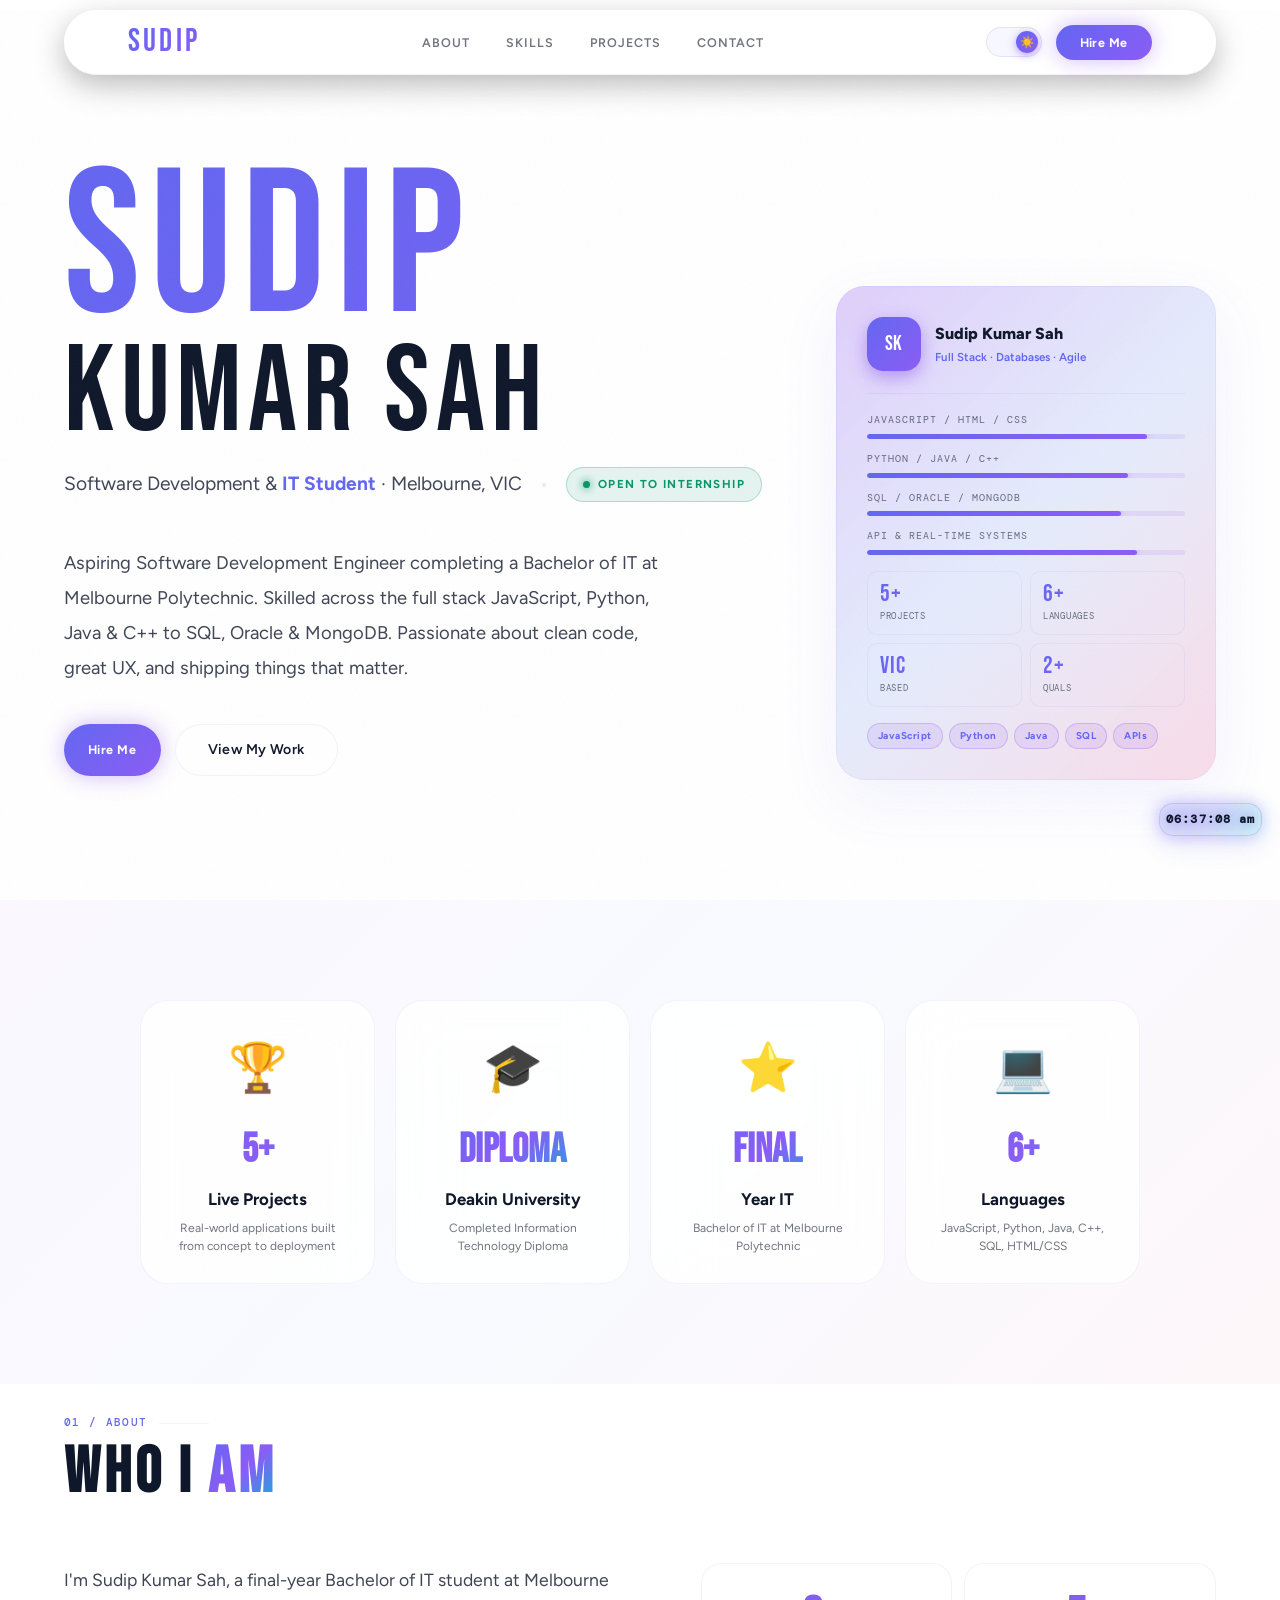
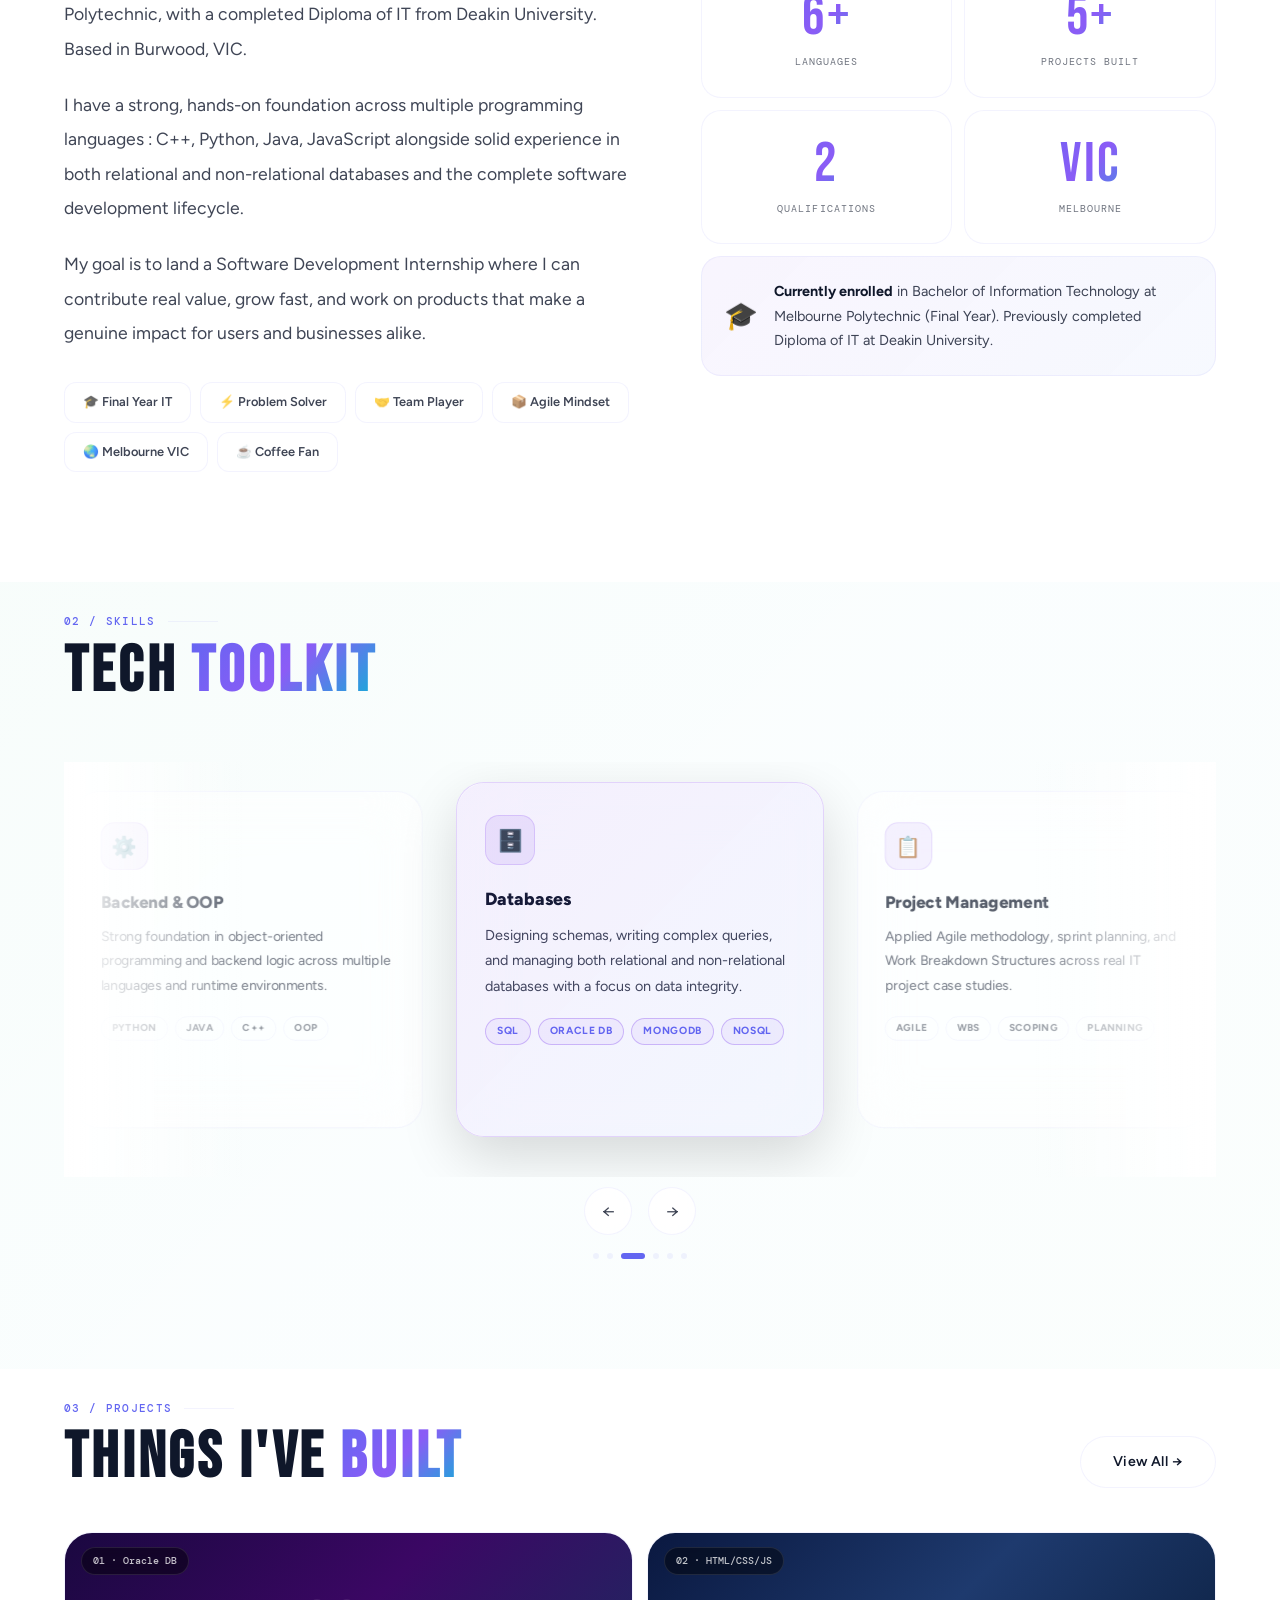
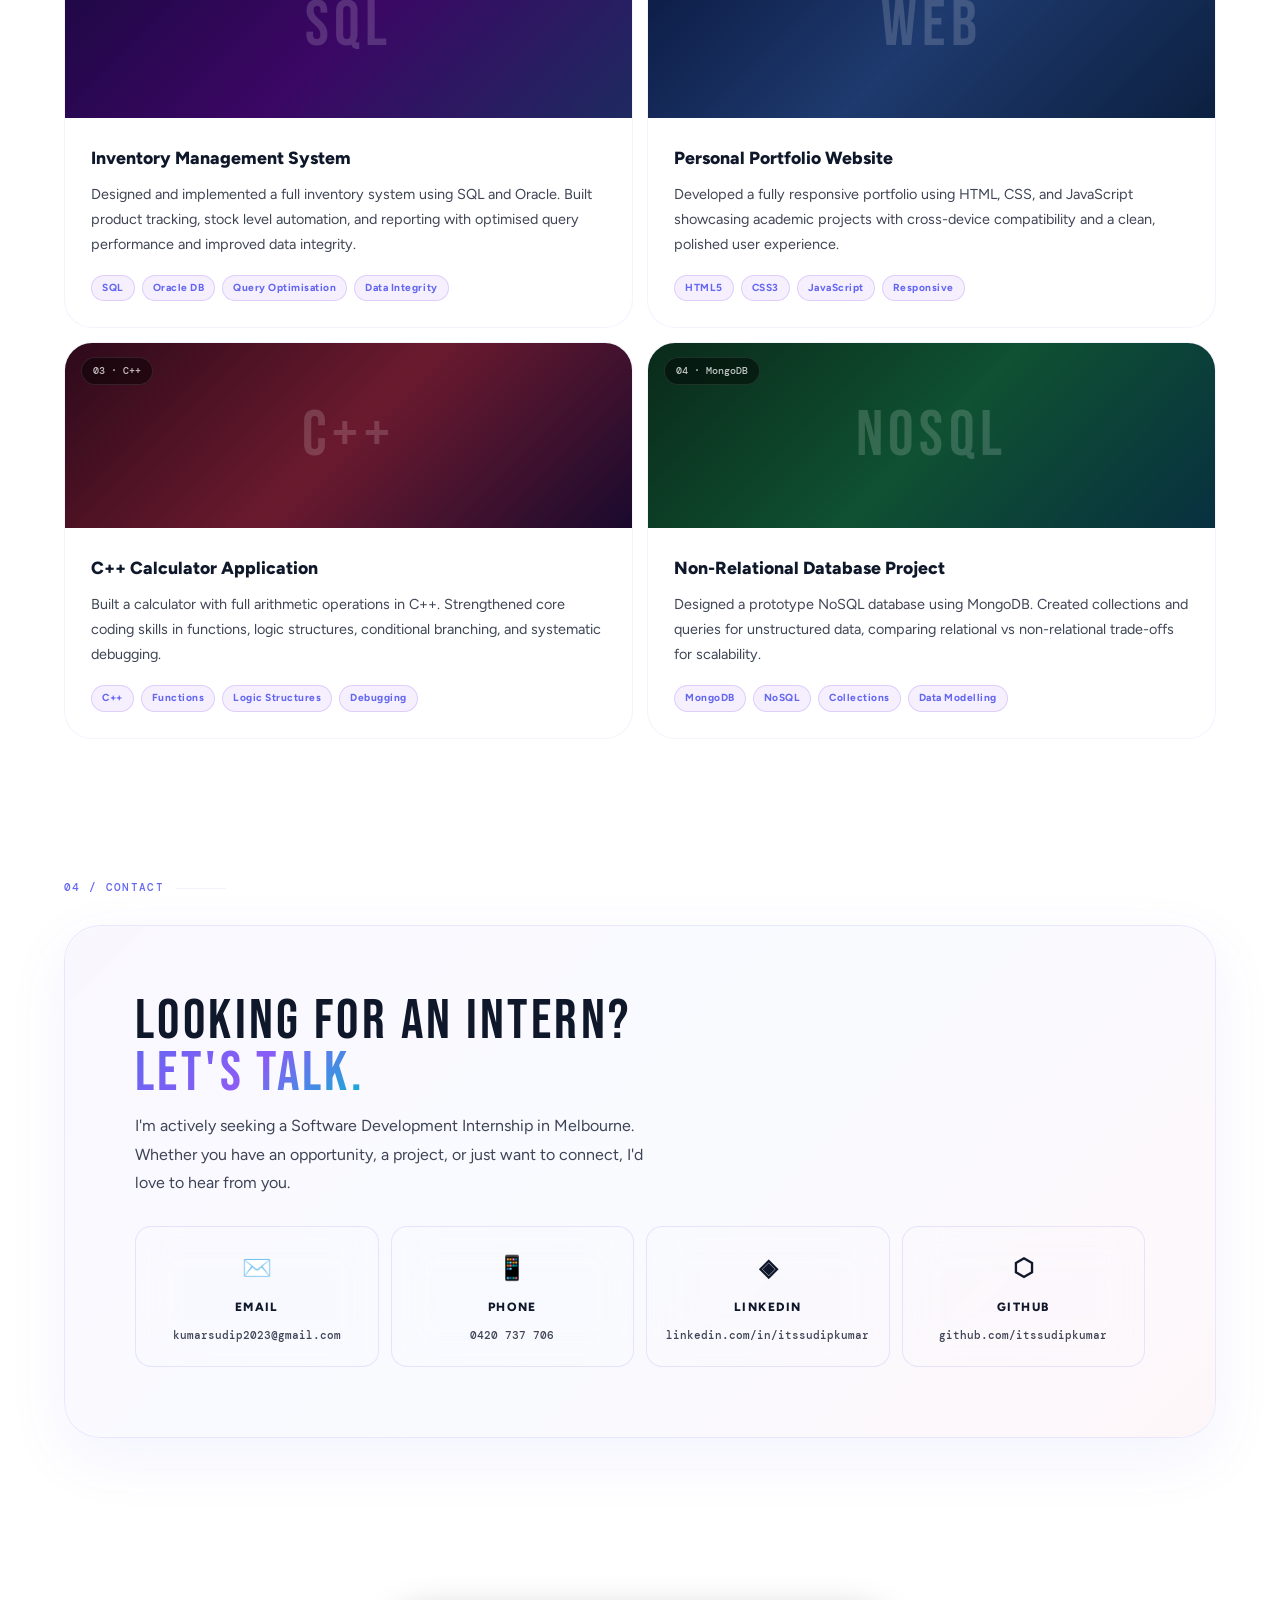
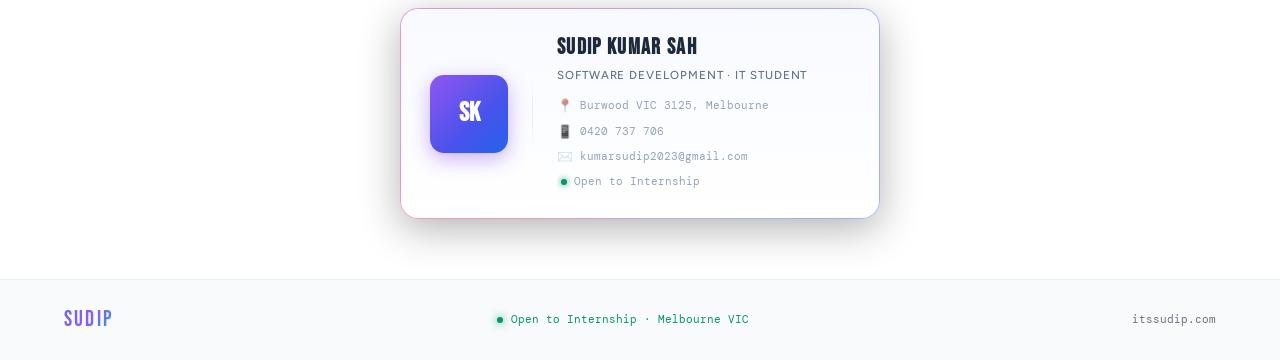
==== commit 66640efd: "UPDATED NAV BAR , made it more phone responsive and added some styles" ====
--- a/index.html
+++ b/index.html
@@ -22,7 +22,7 @@
 
 <!-- NAV -->
 <nav>
-  <a href="https://itssudip.com" target="_blank" rel="noopener noreferrer" class="nav-logo">SUDIP</a>
+  <a href="#index" target="_blank" rel="noopener noreferrer" class="nav-logo">SUDIP</a>
   <button class="nav-toggle" aria-label="Toggle menu">
     <span></span><span></span><span></span>
   </button>
@@ -48,7 +48,7 @@
   </div>
 
   <div class="hero-meta">
-    <div class="hero-role">Software Developer &amp; <strong>IT Student</strong> · Melbourne, VIC</div>
+    <div class="hero-role">Software Development &amp; <strong>IT Student</strong> · Melbourne, VIC</div>
     <div class="meta-sep"></div>
     <div class="avail-pill"><div class="avail-dot"></div>Open to Internship</div>
   </div>
@@ -64,7 +64,7 @@
       </p>
       <div class="hero-btns">
         <button class="btn-primary hire-btn open-hire">Hire Me</button>
-        <a href="pages/projects.html" class="btn-ghost">View My Work →</a>
+        <a href="pages/projects.html" class="btn-ghost">View My Work</a>
       </div>
     </div>
 
@@ -260,7 +260,7 @@
       <div class="project-thumb"><div class="project-bg gr2"></div><div class="project-big">WEB</div><div class="project-badge">02 · HTML/CSS/JS</div><span class="project-ext">↗</span></div>
       <div class="project-body">
         <div class="project-title">Personal Portfolio Website</div>
-        <div class="project-desc">Developed a fully responsive portfolio using HTML, CSS, and JavaScript — showcasing academic projects with cross-device compatibility and a clean, polished user experience.</div>
+        <div class="project-desc">Developed a fully responsive portfolio using HTML, CSS, and JavaScript showcasing academic projects with cross-device compatibility and a clean, polished user experience.</div>
         <div class="project-stack"><span class="project-tag">HTML5</span><span class="project-tag">CSS3</span><span class="project-tag">JavaScript</span><span class="project-tag">Responsive</span></div>
       </div>
     </a>
@@ -287,15 +287,14 @@
 <section id="contact">
   <div class="rv">
     <div class="s-eyebrow"><span class="s-num">04 / CONTACT</span><div class="s-divline"></div></div>
-    <h2 class="s-tit">Let's <em>Connect</em></h2>
   </div>
   <div class="contact-box rv">
     <div class="contact-inner">
       <div class="contact-big">Looking for an intern?<br><span>Let's talk.</span></div>
-      <p class="contact-sub">I'm actively seeking a Software Development Internship in Melbourne. Whether you have an opportunity, a project, or just want to connect — I'd love to hear from you.</p>
+      <p class="contact-sub">I'm actively seeking a Software Development Internship in Melbourne. Whether you have an opportunity, a project, or just want to connect, I'd love to hear from you.</p>
       <div class="contact-links-grid">
         <a href="mailto:kumarsudip2023@gmail.com" class="contact-link"><div class="contact-link-icon">✉️</div><div class="contact-link-label">Email</div><div class="contact-link-value">kumarsudip2023@gmail.com</div></a>
-        <a href="tel:04207377" class="contact-link"><div class="contact-link-icon">📱</div><div class="contact-link-label">Phone</div><div class="contact-link-value">0420 737 7</div></a>
+        <a href="tel:0420737706" class="contact-link"><div class="contact-link-icon">📱</div><div class="contact-link-label">Phone</div><div class="contact-link-value">0420 737 706</div></a>
         <a href="https://linkedin.com/in/itssudipkumar/" target="_blank" class="contact-link"><div class="contact-link-icon">◈</div><div class="contact-link-label">LinkedIn</div><div class="contact-link-value">linkedin.com/in/itssudipkumar</div></a>
         <a href="https://github.com/itssudipkumar/" target="_blank" class="contact-link"><div class="contact-link-icon">⬡</div><div class="contact-link-label">GitHub</div><div class="contact-link-value">github.com/itssudipkumar</div></a>
       </div>
@@ -310,10 +309,10 @@
     <div class="business-divider"></div>
     <div class="business-info">
       <div class="business-name">SUDIP KUMAR SAH</div>
-      <div class="business-role">Software Developer · IT Student</div>
+      <div class="business-role">Software Development · IT Student</div>
       <div class="business-contacts">
         <div class="business-contact-item"><span>📍</span><span>Burwood VIC 3125, Melbourne</span></div>
-        <div class="business-contact-item"><span>📱</span><span>0420 737 7</span></div>
+        <div class="business-contact-item"><span>📱</span><span>0420 737 706</span></div>
         <div class="business-contact-item"><span>✉️</span><span>kumarsudip2023@gmail.com</span></div>
         <div class="business-contact-item"><div class="business-dot"></div><span>Open to Internship</span></div>
       </div>
@@ -361,7 +360,8 @@
     </div>
   </div>
 </div>
-
+<div id="time">00:00:00 AM</div>
 <script src="js/main.js"></script>
+<script src="js/time.js"></script>
 </body>
 </html>
--- a/css/theme.css
+++ b/css/theme.css
@@ -48,7 +48,7 @@
   --text-main: #f8fafc;
   --text-sub: rgba(248,250,252,0.6);
   --text-mid: rgba(248,250,252,0.8);
-  --nav-bg: rgba(15,23,42,0.8);
+  --nav-bg: rgba(15,23,42,0.95);
   --footer-bg: rgba(15,23,42,0.9);
   --card-shadow: 0 24px 80px rgba(0,0,0,0.4);
   --blob1: rgba(99,102,241,0.08);
@@ -74,7 +74,7 @@
   --text-main: #0f172a;
   --text-sub: rgba(15,23,42,0.6);
   --text-mid: rgba(15,23,42,0.8);
-  --nav-bg: rgba(255,255,255,0.9);
+  --nav-bg: rgba(255,255,255,0.97);
   --footer-bg: rgba(248,250,252,0.95);
   --card-shadow: 0 20px 60px rgba(99,102,241,0.08);
   --blob1: rgba(99,102,241,0.06);
--- a/css/base.css
+++ b/css/base.css
@@ -4,7 +4,11 @@
 @import url('https://fonts.googleapis.com/css2?family=Bebas+Neue&family=Figtree:ital,wght@0,300;0,400;0,500;0,600;0,700;0,800;0,900;1,400&family=DM+Mono:wght@300;400;500&display=swap');
 
 *, *::before, *::after { margin: 0; padding: 0; box-sizing: border-box; }
-html { scroll-behavior: smooth; font-size: 16px; }
+html {
+  scroll-behavior: smooth;
+  scroll-padding-top: 100px;
+  font-size: 16px;
+}
 
 body {
   background: var(--bg);
@@ -14,6 +18,18 @@
   cursor: default;
   transition: background 0.45s ease, color 0.45s ease;
   line-height: 1.6;
+}
+
+body::before {
+  content: '';
+  position: fixed;
+  top: 0;
+  left: 0;
+  right: 0;
+  height: 10px;
+  background: var(--bg);
+  z-index: 999;
+  pointer-events: none;
 }
 
 a { text-decoration: none; color: inherit; }
@@ -85,7 +101,10 @@
 }
 
 /* ── SECTION COMMON ── */
-section { padding: clamp(60px, 10vw, 110px) clamp(16px, 5vw, 64px); position: relative; z-index: 2; }
+section {
+  padding: clamp(12px, 2.4vw, 32px) clamp(16px, 5vw, 64px) clamp(72px, 10vw, 110px);
+  position: relative;
+}
 .s-eyebrow { display: flex; align-items: center; gap: 12px; margin-bottom: 12px; }
 .s-num { font-family: var(--font-mono); font-size: 0.7rem; color: var(--p1); font-weight: 500; letter-spacing: 0.12em; }
 .s-divline { flex: 1; max-width: 50px; height: 1px; background: var(--gb); }
@@ -155,5 +174,6 @@
 
 /* ── RESPONSIVE ── */
 @media (max-width: 768px) {
-  section { padding: 80px 22px; }
+  html { scroll-padding-top: 72px; }
+  section { padding: 14px 22px 64px; }
 }
--- a/css/nav.css
+++ b/css/nav.css
@@ -2,13 +2,23 @@
    NAV.CSS
 ═══════════════════════════════ */
 nav {
-  position: fixed; top: 0; width: 100%; z-index: 200;
-  padding: 0 64px; height: 68px;
+  position: fixed; top: 10px; left:50%; width: 90%; z-index: 1000;
+  padding: 0 64px; height: 65px;
   display: flex; justify-content: space-between; align-items: center;
   background: var(--nav-bg);
   backdrop-filter: blur(36px) saturate(180%);
+  -webkit-backdrop-filter: blur(36px) saturate(180%);
+  transform: translateX(-50%);
   border-bottom: 1px solid var(--gb);
+  box-shadow: 0 10px 30px #00000044;
+  border-radius: 40px;
+  overflow: visible;
   transition: background 0.45s, border-color 0.45s;
+  animation: anime 0.6s ease forwards;
+}
+@keyframes anime {
+  from { opacity: 0; transform: translate(-50%, -40px);
+   }  to { opacity: 1; transform: translate(-50%, 0); }
 }
 
 .nav-logo {
@@ -77,6 +87,7 @@
   display: none; flex-direction: column; gap: 5px;
   background: none; border: none; cursor: pointer;
   padding: 6px; transition: all 0.3s;
+  position: relative;
 }
 .nav-toggle span {
   width: 24px; height: 2.5px; background: var(--text-main);
@@ -87,21 +98,181 @@
 .nav-toggle.active span:nth-child(3) { transform: rotate(-45deg) translateY(-10px); }
 
 @media (max-width: 768px) {
-  nav { padding: 0 16px; }
-  .nav-toggle { display: flex; }
+  nav {
+    width: calc(100% - 20px);
+    height: 60px;
+    padding: 0 14px;
+    border-radius: 22px;
+    justify-content: space-between;
+    transition: background 0.35s, border-color 0.35s, box-shadow 0.35s, width 0.35s ease, height 0.35s ease, padding 0.35s ease;
+  }
+  .nav-logo {
+    font-size: 1.7rem;
+    white-space: nowrap;
+    transition: opacity 0.25s ease, transform 0.25s ease, width 0.25s ease, margin 0.25s ease;
+    order: 1;
+  }
+  .nav-end {
+    display: flex;
+    align-items: center;
+    gap: 8px;
+    margin-left: auto;
+    margin-right: 8px;
+    order: 2;
+  }
+  .nav-end .hire-btn { display: none; }
+  .theme-tog {
+    width: 52px;
+    height: 30px;
+  }
+  .nav-toggle {
+    display: flex;
+    order: 3;
+    width: 40px;
+    height: 40px;
+    align-items: center;
+    justify-content: center;
+    border-radius: 14px;
+    background: var(--tog-bg);
+    border: 1px solid var(--tog-b);
+  }
+  .nav-toggle span { width: 20px; }
+  .nav-toggle.active span:nth-child(1) { transform: translateY(7px) rotate(45deg); }
+  .nav-toggle.active span:nth-child(2) { opacity: 0; }
+  .nav-toggle.active span:nth-child(3) { transform: translateY(-7px) rotate(-45deg); }
+
+  /* When panel is open, use the toggle as an in-panel close button */
+  body.nav-open .nav-toggle {
+    position: fixed;
+    top: 16px;
+    right: 16px;
+    z-index: 1003;
+    margin: 0;
+    background: var(--nav-bg);
+    border: 1px solid var(--gb);
+    box-shadow: 0 10px 24px rgba(0,0,0,0.22);
+    backdrop-filter: blur(20px) saturate(160%);
+    -webkit-backdrop-filter: blur(20px) saturate(160%);
+  }
+  body.nav-open .nav-end {
+    opacity: 0;
+    pointer-events: none;
+  }
+
+  body.nav-open::after {
+    content: '';
+    position: fixed;
+    inset: 0;
+    background: rgba(10, 14, 39, 0.34);
+    backdrop-filter: blur(2px);
+    -webkit-backdrop-filter: blur(2px);
+    z-index: 998;
+  }
+
   .nav-links {
-    position: fixed; top: 68px; left: 0; right: 0;
-    flex-direction: column; gap: 0;
-    background: var(--nav-bg); border-bottom: 1px solid var(--gb);
-    max-height: 0; overflow: hidden; transition: max-height 0.4s ease;
-    backdrop-filter: blur(36px);
+    position: fixed;
+    top: 0;
+    right: 0;
+    width: min(86vw, 340px);
+    height: 100dvh;
+    padding: 92px 18px 20px;
+    display: flex;
+    flex-direction: column;
+    gap: 8px;
+    background: var(--nav-bg);
+    border: 1px solid var(--gb);
+    border-top-left-radius: 24px;
+    border-bottom-left-radius: 24px;
+    border-top-right-radius: 0;
+    border-bottom-right-radius: 0;
+    overflow-y: auto;
+    opacity: 0;
+    visibility: hidden;
+    pointer-events: none;
+    z-index: 1002;
+    transform: translateX(105%);
+    transition: opacity 0.25s ease, transform 0.3s ease, visibility 0.25s;
+    backdrop-filter: blur(36px) saturate(180%);
+    -webkit-backdrop-filter: blur(36px) saturate(180%);
   }
   .nav-links.mobile-active {
-    max-height: 300px; padding: 20px 0;
+    opacity: 1;
+    visibility: visible;
+    pointer-events: auto;
+    transform: translateX(0);
+    box-shadow: -16px 0 40px rgba(0,0,0,0.22);
   }
   .nav-links a {
-    padding: 12px 24px; text-align: center;
-    border-bottom: 1px solid var(--gb);
-  }
+    display: block;
+    padding: 14px 16px;
+    text-align: left;
+    font-size: 0.88rem;
+    letter-spacing: 0.05em;
+    border: 1px solid var(--gb);
+    border-radius: 14px;
+    background: rgba(124,58,237,0.03);
+  }
+  .nav-links li:last-child a { border-bottom: 1px solid var(--gb); }
   .nav-links a:hover::after { width: 0; }
-}
+  .nav-links a:hover { background: rgba(124,58,237,0.1); border-color: rgba(124,58,237,0.28); }
+
+  body.nav-scroll-down nav {
+    width: auto;
+    min-width: 0;
+    height: auto;
+    padding: 0;
+    left: auto;
+    right: 10px;
+    top: 10px;
+    transform: none;
+    border-radius: 0;
+    border-color: transparent;
+    background: transparent;
+    box-shadow: none;
+    backdrop-filter: none;
+    -webkit-backdrop-filter: none;
+  }
+  body.nav-scroll-down .nav-logo {
+    opacity: 0;
+    visibility: hidden;
+    width: 0;
+    margin: 0;
+    overflow: hidden;
+    pointer-events: none;
+    transform: translateX(-8px);
+  }
+  body.nav-scroll-down .nav-end,
+  body.nav-scroll-down .nav-toggle {
+    background: var(--nav-bg);
+    border: 1px solid var(--gb);
+    border-radius: 14px;
+    box-shadow: 0 10px 24px rgba(0,0,0,0.18);
+    backdrop-filter: blur(20px) saturate(160%);
+    -webkit-backdrop-filter: blur(20px) saturate(160%);
+  }
+  body.nav-scroll-down .nav-end {
+    margin-right: 6px;
+    padding: 4px;
+  }
+  body.nav-scroll-down .theme-tog {
+    width: 48px;
+    height: 28px;
+  }
+}
+
+@media (max-width: 420px) {
+  nav {
+    width: calc(100% - 14px);
+    padding: 0 12px;
+    height: 56px;
+  }
+  .nav-logo { font-size: 1.5rem; }
+  .theme-tog {
+    width: 48px;
+    height: 28px;
+  }
+  .nav-links {
+    width: 90vw;
+    padding: 86px 14px 16px;
+  }
+}
--- a/css/hero.css
+++ b/css/hero.css
@@ -5,7 +5,8 @@
   min-height: 100vh;
   display: flex; flex-direction: column; justify-content: center;
   padding: 120px 64px 80px;
-  position: relative; z-index: 2;
+  position: relative;
+  background: var(--bg);
   overflow: hidden;
 }
 
@@ -101,6 +102,7 @@
 .hero-side-card {
   border-radius: var(--radius-lg); padding: 30px;
   position: relative;
+  margin-top: -260px;
   box-shadow: var(--card-shadow), inset 0 1px 0 rgba(255,255,255,0.06);
   transition: var(--transition), transform 0.3s ease, box-shadow 0.3s ease;
   cursor: pointer;
@@ -191,11 +193,14 @@
 }
 
 @media (max-width: 1100px) {
-  .hero-lower { grid-template-columns: 1fr; }
+  .hero-lower { grid-template-columns: 1fr; margin-top: 0; }
   .hero-side-card { display: none; }
 }
 @media (max-width: 768px) {
   #hero { padding: 100px 22px 60px; }
+  .hero-lower { margin-top: 0; }
+  .hero-meta { margin-bottom: 28px; }
+  .hero-desc { margin-bottom: 28px; }
   .giant-line.line-sudip { font-size: clamp(4.5rem, 18vw, 9rem); }
   .giant-line.line-kumar { font-size: clamp(2.5rem, 10vw, 6rem); }
   .giant-line.line-sah { font-size: clamp(3.5rem, 14vw, 7.5rem); }
--- a/css/sections.css
+++ b/css/sections.css
@@ -5,123 +5,264 @@
 /* ── ACHIEVEMENTS ── */
 #achievements {
   padding: clamp(60px, 10vw, 100px) clamp(16px, 5vw, 64px) !important;
-  position: relative; z-index: 2;
-  background: linear-gradient(135deg, rgba(124,58,237,0.04), rgba(37,99,235,0.03) 50%, rgba(219,39,119,0.04));
-}
+  position: relative;
+  background: linear-gradient(135deg, rgba(124, 58, 237, 0.04), rgba(37, 99, 235, 0.03) 50%, rgba(219, 39, 119, 0.04)), var(--bg);
+}
+
 .achievements-grid {
-  display: grid; grid-template-columns: repeat(auto-fit, minmax(200px, 1fr)); gap: clamp(12px, 3vw, 20px);
-  max-width: 1000px; margin: 0 auto;
-}
+  display: grid;
+  grid-template-columns: repeat(auto-fit, minmax(200px, 1fr));
+  gap: clamp(12px, 3vw, 20px);
+  max-width: 1000px;
+  margin: 0 auto;
+}
+
 .achievement-card {
-  border-radius: var(--radius-lg); padding: clamp(20px, 4vw, 28px);
-  background: var(--glass); border: 1px solid var(--gb);
+  border-radius: var(--radius-lg);
+  padding: clamp(20px, 4vw, 28px);
+  background: var(--glass);
+  border: 1px solid var(--gb);
   backdrop-filter: blur(28px) saturate(160%);
-  text-align: center; transition: var(--transition);
-  box-shadow: inset 0 1px 0 rgba(255,255,255,0.04);
+  text-align: center;
+  transition: var(--transition);
+  box-shadow: inset 0 1px 0 rgba(255, 255, 255, 0.04);
   animation: slideUp 0.6s ease-out backwards;
 }
-.achievement-card:nth-child(2) { animation-delay: 0.1s; }
-.achievement-card:nth-child(3) { animation-delay: 0.2s; }
-.achievement-card:nth-child(4) { animation-delay: 0.3s; }
+
+.achievement-card:nth-child(2) {
+  animation-delay: 0.1s;
+}
+
+.achievement-card:nth-child(3) {
+  animation-delay: 0.2s;
+}
+
+.achievement-card:nth-child(4) {
+  animation-delay: 0.3s;
+}
+
 @keyframes slideUp {
-  from { opacity: 0; transform: translateY(20px); }
-  to { opacity: 1; transform: translateY(0); }
-}
+  from {
+    opacity: 0;
+    transform: translateY(20px);
+  }
+
+  to {
+    opacity: 1;
+    transform: translateY(0);
+  }
+}
+
 .achievement-card:hover {
-  transform: translateY(-8px); border-color: rgba(124,58,237,0.28);
-  box-shadow: 0 20px 50px rgba(0,0,0,0.1), inset 0 1px 0 rgba(255,255,255,0.06);
-  background: linear-gradient(135deg, rgba(124,58,237,0.08), rgba(37,99,235,0.06));
-}
+  transform: translateY(-8px);
+  border-color: rgba(124, 58, 237, 0.28);
+  box-shadow: 0 20px 50px rgba(0, 0, 0, 0.1), inset 0 1px 0 rgba(255, 255, 255, 0.06);
+  background: linear-gradient(135deg, rgba(124, 58, 237, 0.08), rgba(37, 99, 235, 0.06));
+}
+
 .achievement-icon {
-  font-size: clamp(2rem, 5vw, 3rem); margin-bottom: 12px; display: inline-block;
+  font-size: clamp(2rem, 5vw, 3rem);
+  margin-bottom: 12px;
+  display: inline-block;
   animation: iconBounce 2s ease-in-out infinite;
 }
+
 @keyframes iconBounce {
-  0%, 100% { transform: translateY(0); }
-  50% { transform: translateY(-8px); }
-}
+
+  0%,
+  100% {
+    transform: translateY(0);
+  }
+
+  50% {
+    transform: translateY(-8px);
+  }
+}
+
 .achievement-number {
-  font-family: var(--font-display); font-size: clamp(1.8rem, 5vw, 2.5rem);
-  font-weight: 900; background: var(--grad); -webkit-background-clip: text;
-  -webkit-text-fill-color: transparent; background-clip: text; margin-bottom: 4px;
-}
+  font-family: var(--font-display);
+  font-size: clamp(1.8rem, 5vw, 2.5rem);
+  font-weight: 900;
+  background: var(--grad);
+  -webkit-background-clip: text;
+  -webkit-text-fill-color: transparent;
+  background-clip: text;
+  margin-bottom: 4px;
+}
+
 .achievement-label {
-  font-size: clamp(0.9rem, 2vw, 1.05rem); font-weight: 700;
-  color: var(--text-main); margin-bottom: 6px;
-}
+  font-size: clamp(0.9rem, 2vw, 1.05rem);
+  font-weight: 700;
+  color: var(--text-main);
+  margin-bottom: 6px;
+}
+
 .achievement-desc {
-  font-size: 0.75rem; color: var(--text-sub); line-height: 1.5;
+  font-size: 0.75rem;
+  color: var(--text-sub);
+  line-height: 1.5;
 }
 
 /* ── ABOUT ── */
-.about-grid { display: grid; grid-template-columns: 1.1fr 1fr; gap: clamp(30px, 8vw, 70px); align-items: start; }
+#about {
+  background: var(--bg);
+}
+
+.about-grid {
+  display: grid;
+  grid-template-columns: 1.1fr 1fr;
+  gap: clamp(30px, 8vw, 70px);
+  align-items: start;
+}
+
 .about-text p {
-  font-size: 1.1rem; color: var(--text-mid);
-  line-height: 1.95; margin-bottom: clamp(16px, 3vw, 22px); font-weight: 400;
-}
-.about-text p strong { color: var(--text-main); font-weight: 800; }
-.about-chips { display: flex; flex-wrap: wrap; gap: clamp(6px, 2vw, 9px); margin-top: clamp(20px, 4vw, 32px); }
+  font-size: 1.1rem;
+  color: var(--text-mid);
+  line-height: 1.95;
+  margin-bottom: clamp(16px, 3vw, 22px);
+  font-weight: 400;
+}
+
+.about-text p strong {
+  color: var(--text-main);
+  font-weight: 800;
+}
+
+.about-chips {
+  display: flex;
+  flex-wrap: wrap;
+  gap: clamp(6px, 2vw, 9px);
+  margin-top: clamp(20px, 4vw, 32px);
+}
+
 .chip {
-  padding: clamp(6px, 1.5vw, 9px) clamp(12px, 3vw, 18px); border-radius: 12px; font-size: clamp(0.7rem, 2vw, 0.8rem);
-  font-weight: 600; background: var(--glass); border: 1px solid var(--gb);
-  backdrop-filter: blur(16px); color: var(--text-mid);
-  cursor: default; transition: var(--transition);
-}
-.chip:hover { background: rgba(124,58,237,0.12); border-color: rgba(124,58,237,0.3); color: var(--p1); }
-.about-stats { display: grid; grid-template-columns: 1fr 1fr; gap: clamp(8px, 2vw, 12px); }
+  padding: clamp(6px, 1.5vw, 9px) clamp(12px, 3vw, 18px);
+  border-radius: 12px;
+  font-size: clamp(0.7rem, 2vw, 0.8rem);
+  font-weight: 600;
+  background: var(--glass);
+  border: 1px solid var(--gb);
+  backdrop-filter: blur(16px);
+  color: var(--text-mid);
+  cursor: default;
+  transition: var(--transition);
+}
+
+.chip:hover {
+  background: rgba(124, 58, 237, 0.12);
+  border-color: rgba(124, 58, 237, 0.3);
+  color: var(--p1);
+}
+
+.about-stats {
+  display: grid;
+  grid-template-columns: 1fr 1fr;
+  gap: clamp(8px, 2vw, 12px);
+}
+
 .about-stat {
-  border-radius: var(--radius-md); padding: clamp(18px, 4vw, 26px) clamp(16px, 3vw, 22px);
-  background: var(--glass); border: 1px solid var(--gb);
-  backdrop-filter: blur(28px); text-align: center;
+  border-radius: var(--radius-md);
+  padding: clamp(18px, 4vw, 26px) clamp(16px, 3vw, 22px);
+  background: var(--glass);
+  border: 1px solid var(--gb);
+  backdrop-filter: blur(28px);
+  text-align: center;
   transition: var(--transition);
-  box-shadow: inset 0 1px 0 rgba(255,255,255,0.04);
-}
-.about-stat:hover { transform: translateY(-4px); box-shadow: 0 18px 44px rgba(0,0,0,0.12); }
+  box-shadow: inset 0 1px 0 rgba(255, 255, 255, 0.04);
+}
+
+.about-stat:hover {
+  transform: translateY(-4px);
+  box-shadow: 0 18px 44px rgba(0, 0, 0, 0.12);
+}
+
 .about-stat-n {
-  font-family: var(--font-display); font-size: 3.5rem;
-  letter-spacing: 0.04em; line-height: 1;
-  background: var(--grad); -webkit-background-clip: text;
-  -webkit-text-fill-color: transparent; background-clip: text;
+  font-family: var(--font-display);
+  font-size: 3.5rem;
+  letter-spacing: 0.04em;
+  line-height: 1;
+  background: var(--grad);
+  -webkit-background-clip: text;
+  -webkit-text-fill-color: transparent;
+  background-clip: text;
   margin-bottom: 8px;
 }
+
 .about-stat-l {
-  font-family: var(--font-mono); font-size: 0.65rem;
-  color: var(--text-sub); text-transform: uppercase; letter-spacing: 0.1em;
-}
+  font-family: var(--font-mono);
+  font-size: 0.65rem;
+  color: var(--text-sub);
+  text-transform: uppercase;
+  letter-spacing: 0.1em;
+}
+
 .about-wide {
-  grid-column: 1/-1; border-radius: var(--radius-md); padding: 22px;
-  background: linear-gradient(135deg, rgba(124,58,237,0.05), rgba(37,99,235,0.04));
-  border: 1px solid var(--gb); backdrop-filter: blur(20px);
-  display: flex; align-items: center; gap: 16px;
-}
-.about-wide-icon { font-size: 1.7rem; }
-.about-wide-text { font-size: 0.9rem; color: var(--text-mid); line-height: 1.7; }
-.about-wide-text strong { color: var(--text-main); font-weight: 700; }
+  grid-column: 1/-1;
+  border-radius: var(--radius-md);
+  padding: 22px;
+  background: linear-gradient(135deg, rgba(124, 58, 237, 0.05), rgba(37, 99, 235, 0.04));
+  border: 1px solid var(--gb);
+  backdrop-filter: blur(20px);
+  display: flex;
+  align-items: center;
+  gap: 16px;
+}
+
+.about-wide-icon {
+  font-size: 1.7rem;
+}
+
+.about-wide-text {
+  font-size: 0.9rem;
+  color: var(--text-mid);
+  line-height: 1.7;
+}
+
+.about-wide-text strong {
+  color: var(--text-main);
+  font-weight: 700;
+}
 
 /* ── SKILLS CAROUSEL ── */
 #skills {
-  background: linear-gradient(135deg, rgba(16,185,129,0.03), rgba(6,182,212,0.02) 50%, transparent);
-}
-.skills-carousel-wrap { position: relative; }
+  background: linear-gradient(135deg, rgba(16, 185, 129, 0.03), rgba(6, 182, 212, 0.02) 50%, rgba(16, 185, 129, 0.02)), var(--bg);
+}
+
+.skills-carousel-wrap {
+  position: relative;
+}
+
 .skills-viewport {
-  overflow: hidden; padding: 20px 0 40px;
+  overflow: hidden;
+  padding: 20px 0 40px;
   position: relative;
 }
+
 /* fade edges */
 .skills-viewport::before,
 .skills-viewport::after {
-  content: ''; position: absolute; top: 0; bottom: 0; width: 180px; z-index: 3;
-  pointer-events: none; transition: opacity 0.3s;
-}
+  content: '';
+  position: absolute;
+  top: 0;
+  bottom: 0;
+  width: 180px;
+  z-index: 3;
+  pointer-events: none;
+  transition: opacity 0.3s;
+}
+
 .skills-viewport::before {
   left: 0;
   background: linear-gradient(90deg, var(--bg) 0%, transparent 100%);
 }
+
 .skills-viewport::after {
   right: 0;
   background: linear-gradient(270deg, var(--bg) 0%, transparent 100%);
 }
+
 @media (max-width: 768px) {
+
   .skills-viewport::before,
   .skills-viewport::after {
     width: 60px;
@@ -129,463 +270,833 @@
 }
 
 .skills-track {
-  display: flex; gap: clamp(12px, 3vw, 24px);
-  transition: transform 0.5s cubic-bezier(0.4,0,0.2,1);
-}
+  display: flex;
+  gap: clamp(12px, 3vw, 24px);
+  transition: transform 0.5s cubic-bezier(0.4, 0, 0.2, 1);
+}
+
 .skill-slide {
   flex: 0 0 calc(33.333% - 16px);
-  border-radius: var(--radius-lg); padding: 32px 28px;
-  background: var(--glass); border: 1px solid var(--gb);
+  border-radius: var(--radius-lg);
+  padding: 32px 28px;
+  background: var(--glass);
+  border: 1px solid var(--gb);
   backdrop-filter: blur(28px) saturate(160%);
   transition: var(--transition);
-  box-shadow: inset 0 1px 0 rgba(255,255,255,0.04);
-  position: relative; overflow: hidden;
-  transform: scale(0.92); opacity: 0.5;
-}
+  box-shadow: inset 0 1px 0 rgba(255, 255, 255, 0.04);
+  position: relative;
+  overflow: hidden;
+  transform: scale(0.92);
+  opacity: 0.5;
+}
+
 .skill-slide::before {
-  content: ''; position: absolute; inset: 0;
-  border-radius: var(--radius-lg); opacity: 0;
-  background: linear-gradient(135deg, rgba(124,58,237,0.08), rgba(37,99,235,0.05));
+  content: '';
+  position: absolute;
+  inset: 0;
+  border-radius: var(--radius-lg);
+  opacity: 0;
+  background: linear-gradient(135deg, rgba(124, 58, 237, 0.08), rgba(37, 99, 235, 0.05));
   transition: opacity 0.4s;
 }
+
 .skill-slide.active {
-  transform: scale(1); opacity: 1;
-  border-color: rgba(124,58,237,0.22);
-  box-shadow: 0 20px 55px rgba(0,0,0,0.15), inset 0 1px 0 rgba(255,255,255,0.06);
-}
-.skill-slide.active::before { opacity: 1; }
-.skill-slide.adjacent { transform: scale(0.95); opacity: 0.7; }
+  transform: scale(1);
+  opacity: 1;
+  border-color: rgba(124, 58, 237, 0.22);
+  box-shadow: 0 20px 55px rgba(0, 0, 0, 0.15), inset 0 1px 0 rgba(255, 255, 255, 0.06);
+}
+
+.skill-slide.active::before {
+  opacity: 1;
+}
+
+.skill-slide.adjacent {
+  transform: scale(0.95);
+  opacity: 0.7;
+}
+
 .skill-icon {
-  width: 50px; height: 50px; border-radius: 14px;
-  margin-bottom: 20px; display: flex; align-items: center; justify-content: center;
-  font-size: 1.35rem; background: rgba(124,58,237,0.1);
-  border: 1px solid rgba(124,58,237,0.18);
-}
-.skill-name { font-size: 1.1rem; font-weight: 800; margin-bottom: 10px; color: var(--text-main); }
+  width: 50px;
+  height: 50px;
+  border-radius: 14px;
+  margin-bottom: 20px;
+  display: flex;
+  align-items: center;
+  justify-content: center;
+  font-size: 1.35rem;
+  background: rgba(124, 58, 237, 0.1);
+  border: 1px solid rgba(124, 58, 237, 0.18);
+}
+
+.skill-name {
+  font-size: 1.1rem;
+  font-weight: 800;
+  margin-bottom: 10px;
+  color: var(--text-main);
+}
+
 .skill-description {
-  font-size: 0.9rem; color: var(--text-mid); line-height: 1.75;
-  margin-bottom: 20px; font-weight: 400;
-}
-.skill-pills { display: flex; flex-wrap: wrap; gap: 7px; }
+  font-size: 0.9rem;
+  color: var(--text-mid);
+  line-height: 1.75;
+  margin-bottom: 20px;
+  font-weight: 400;
+}
+
+.skill-pills {
+  display: flex;
+  flex-wrap: wrap;
+  gap: 7px;
+}
+
 .skill-pill {
-  padding: 4px 11px; border-radius: 99px; font-size: 0.65rem;
-  font-weight: 700; letter-spacing: 0.06em; text-transform: uppercase;
-  border: 1px solid var(--gb); color: var(--text-sub);
+  padding: 4px 11px;
+  border-radius: 99px;
+  font-size: 0.65rem;
+  font-weight: 700;
+  letter-spacing: 0.06em;
+  text-transform: uppercase;
+  border: 1px solid var(--gb);
+  color: var(--text-sub);
   transition: all 0.3s;
 }
-.skill-slide.active .skill-pill { border-color: rgba(124,58,237,0.3); color: var(--p1); background: rgba(124,58,237,0.06); }
+
+.skill-slide.active .skill-pill {
+  border-color: rgba(124, 58, 237, 0.3);
+  color: var(--p1);
+  background: rgba(124, 58, 237, 0.06);
+}
 
 /* Arrow buttons */
 .skills-arrows {
-  display: flex; justify-content: center;
-  gap: 16px; margin-top: 10px;
-}
+  display: flex;
+  justify-content: center;
+  gap: 16px;
+  margin-top: 10px;
+}
+
 .arrow-btn {
-  width: 48px; height: 48px; border-radius: 50%;
-  background: var(--glass); border: 1.5px solid var(--gb);
-  backdrop-filter: blur(20px); color: var(--text-mid);
-  font-size: 1.1rem; display: flex; align-items: center; justify-content: center;
-  cursor: pointer; transition: var(--transition);
-}
-.arrow-btn:hover { background: rgba(124,58,237,0.1); border-color: rgba(124,58,237,0.35); color: var(--p1); transform: scale(1.08); }
-.arrow-btn:active { transform: scale(0.96); }
+  width: 48px;
+  height: 48px;
+  border-radius: 50%;
+  background: var(--glass);
+  border: 1.5px solid var(--gb);
+  backdrop-filter: blur(20px);
+  color: var(--text-mid);
+  font-size: 1.1rem;
+  display: flex;
+  align-items: center;
+  justify-content: center;
+  cursor: pointer;
+  transition: var(--transition);
+}
+
+.arrow-btn:hover {
+  background: rgba(124, 58, 237, 0.1);
+  border-color: rgba(124, 58, 237, 0.35);
+  color: var(--p1);
+  transform: scale(1.08);
+}
+
+.arrow-btn:active {
+  transform: scale(0.96);
+}
 
 /* Dots */
 .skills-dots {
-  display: flex; justify-content: center; gap: 8px; margin-top: 18px;
-}
+  display: flex;
+  justify-content: center;
+  gap: 8px;
+  margin-top: 18px;
+}
+
 .skill-dot {
-  width: 6px; height: 6px; border-radius: 99px;
-  background: var(--gb); cursor: pointer; transition: all 0.3s;
-}
-.skill-dot.active { width: 24px; background: var(--p1); }
+  width: 6px;
+  height: 6px;
+  border-radius: 99px;
+  background: var(--gb);
+  cursor: pointer;
+  transition: all 0.3s;
+}
+
+.skill-dot.active {
+  width: 24px;
+  background: var(--p1);
+}
 
 /* ── PROJECTS GRID ── */
-.project-grid { display: grid; grid-template-columns: 1fr 1fr; gap: clamp(8px, 3vw, 14px); }
+.project-grid {
+  display: grid;
+  grid-template-columns: 1fr 1fr;
+  gap: clamp(8px, 3vw, 14px);
+}
+
 .project-card {
-  border-radius: var(--radius-lg); overflow: hidden;
-  background: var(--glass); border: 1px solid var(--gb);
+  border-radius: var(--radius-lg);
+  overflow: hidden;
+  background: var(--glass);
+  border: 1px solid var(--gb);
   backdrop-filter: blur(28px) saturate(160%);
   transition: var(--transition);
-  box-shadow: inset 0 1px 0 rgba(255,255,255,0.04);
-  text-decoration: none; color: inherit; display: block;
-}
+  box-shadow: inset 0 1px 0 rgba(255, 255, 255, 0.04);
+  text-decoration: none;
+  color: inherit;
+  display: block;
+}
+
 .project-card:hover {
-  transform: translateY(-6px); border-color: rgba(124,58,237,0.28);
-  box-shadow: 0 26px 60px rgba(0,0,0,0.18), inset 0 1px 0 rgba(255,255,255,0.06);
-}
-.project-thumb { height: 185px; position: relative; overflow: hidden; display: flex; align-items: center; justify-content: center; }
-.project-bg { position: absolute; inset: 0; transition: transform 0.6s ease; }
-.project-card:hover .project-bg { transform: scale(1.06); }
+  transform: translateY(-6px);
+  border-color: rgba(124, 58, 237, 0.28);
+  box-shadow: 0 26px 60px rgba(0, 0, 0, 0.18), inset 0 1px 0 rgba(255, 255, 255, 0.06);
+}
+
+.project-thumb {
+  height: 185px;
+  position: relative;
+  overflow: hidden;
+  display: flex;
+  align-items: center;
+  justify-content: center;
+}
+
+.project-bg {
+  position: absolute;
+  inset: 0;
+  transition: transform 0.6s ease;
+}
+
+.project-card:hover .project-bg {
+  transform: scale(1.06);
+}
+
 .project-big {
-  position: relative; z-index: 2;
-  font-family: var(--font-display); font-size: 4rem;
-  letter-spacing: 0.08em; opacity: 0.16; color: #fff; user-select: none;
-}
+  position: relative;
+  z-index: 2;
+  font-family: var(--font-display);
+  font-size: 4rem;
+  letter-spacing: 0.08em;
+  opacity: 0.16;
+  color: #fff;
+  user-select: none;
+}
+
 .project-badge {
-  position: absolute; top: 14px; left: 16px; z-index: 3;
-  font-family: var(--font-mono); font-size: 0.6rem; font-weight: 500;
-  padding: 5px 11px; border-radius: 99px;
-  background: rgba(0,0,0,0.45); backdrop-filter: blur(10px);
-  border: 1px solid rgba(255,255,255,0.1); color: rgba(255,255,255,0.75);
-}
+  position: absolute;
+  top: 14px;
+  left: 16px;
+  z-index: 3;
+  font-family: var(--font-mono);
+  font-size: 0.6rem;
+  font-weight: 500;
+  padding: 5px 11px;
+  border-radius: 99px;
+  background: rgba(0, 0, 0, 0.45);
+  backdrop-filter: blur(10px);
+  border: 1px solid rgba(255, 255, 255, 0.1);
+  color: rgba(255, 255, 255, 0.75);
+}
+
 .project-ext {
-  position: absolute; top: 14px; right: 14px; z-index: 3;
-  width: 34px; height: 34px; border-radius: 99px;
-  background: rgba(255,255,255,0.1); backdrop-filter: blur(10px);
-  border: 1px solid rgba(255,255,255,0.15);
-  display: flex; align-items: center; justify-content: center;
-  color: #fff; font-size: 0.85rem;
-  transition: all 0.3s; opacity: 0;
-}
-.project-card:hover .project-ext { opacity: 1; background: var(--p1); border-color: var(--p1); }
-.project-body { padding: 26px; }
-.project-title { font-size: 1.1rem; font-weight: 800; margin-bottom: 9px; color: var(--text-main); }
-.project-desc { font-size: 0.9rem; color: var(--text-mid); line-height: 1.75; margin-bottom: 18px; font-weight: 400; }
-.project-stack { display: flex; flex-wrap: wrap; gap: 7px; }
+  position: absolute;
+  top: 14px;
+  right: 14px;
+  z-index: 3;
+  width: 34px;
+  height: 34px;
+  border-radius: 99px;
+  background: rgba(255, 255, 255, 0.1);
+  backdrop-filter: blur(10px);
+  border: 1px solid rgba(255, 255, 255, 0.15);
+  display: flex;
+  align-items: center;
+  justify-content: center;
+  color: #fff;
+  font-size: 0.85rem;
+  transition: all 0.3s;
+  opacity: 0;
+}
+
+.project-card:hover .project-ext {
+  opacity: 1;
+  background: var(--p1);
+  border-color: var(--p1);
+}
+
+.project-body {
+  padding: 26px;
+}
+
+.project-title {
+  font-size: 1.1rem;
+  font-weight: 800;
+  margin-bottom: 9px;
+  color: var(--text-main);
+}
+
+.project-desc {
+  font-size: 0.9rem;
+  color: var(--text-mid);
+  line-height: 1.75;
+  margin-bottom: 18px;
+  font-weight: 400;
+}
+
+.project-stack {
+  display: flex;
+  flex-wrap: wrap;
+  gap: 7px;
+}
+
 .project-tag {
-  font-size: 0.64rem; padding: 4px 10px; border-radius: 99px;
-  background: rgba(124,58,237,0.08); border: 1px solid rgba(124,58,237,0.18);
-  color: var(--p1); font-weight: 700; letter-spacing: 0.05em;
+  font-size: 0.64rem;
+  padding: 4px 10px;
+  border-radius: 99px;
+  background: rgba(124, 58, 237, 0.08);
+  border: 1px solid rgba(124, 58, 237, 0.18);
+  color: var(--p1);
+  font-weight: 700;
+  letter-spacing: 0.05em;
 }
 
 /* Thumb gradients */
-.gr1 { background: linear-gradient(135deg,#1a0840,#3b0764,#1e2a60); }
-.gr2 { background: linear-gradient(135deg,#0a1840,#1e3a6e,#0c2040); }
-.gr3 { background: linear-gradient(135deg,#2d0a1a,#6b1a2e,#1a0a2e); }
-.gr4 { background: linear-gradient(135deg,#0a2a1a,#0f5132,#083040); }
-.gr5 { background: linear-gradient(135deg,#1a1a08,#3b2f08,#1e0840); }
+.gr1 {
+  background: linear-gradient(135deg, #1a0840, #3b0764, #1e2a60);
+}
+
+.gr2 {
+  background: linear-gradient(135deg, #0a1840, #1e3a6e, #0c2040);
+}
+
+.gr3 {
+  background: linear-gradient(135deg, #2d0a1a, #6b1a2e, #1a0a2e);
+}
+
+.gr4 {
+  background: linear-gradient(135deg, #0a2a1a, #0f5132, #083040);
+}
+
+.gr5 {
+  background: linear-gradient(135deg, #1a1a08, #3b2f08, #1e0840);
+}
 
 /* ── BUSINESS CARD ── */
 .business-card-wrap {
-  display: flex; justify-content: center;
-  padding: clamp(20px, 10vw, 60px) clamp(12px, 5vw, 64px); position: relative; z-index: 2;
+  width: 100%;
+  max-width: 100%;
+  display: flex;
+  justify-content: center;
+  align-items: center;
+  box-sizing: border-box;
+  padding: clamp(20px, 10vw, 60px) clamp(12px, 5vw, 64px);
+  margin: 0 auto;        /* ← this centres the wrap itself */
+  position: relative;
+  z-index: 2;
   overflow: hidden;
 }
+ 
 .business-card {
-  width: 100%; max-width: 480px; border-radius: 20px; padding: clamp(16px, 4vw, 28px) clamp(14px, 4vw, 30px);
-  background: var(--glass2); border: 1px solid var(--gb2);
+  width: 100%;
+  max-width: 480px;
+  border-radius: 18px;
+  padding: clamp(16px, 4vw, 28px) clamp(14px, 4vw, 30px);
+  background: var(--bg-card);
+  display: flex;
+  align-items: center;
+  gap: clamp(16px, 4vw, 24px);
+  position: relative;
+  isolation: isolate;
+  overflow: hidden;
+  transition: transform 0.3s ease, box-shadow 0.3s ease;
+  box-shadow: 0 10px 40px rgba(0, 0, 0, 0.3);
+}
+ 
+/* ── SPINNING GLOW BORDER ── */
+.business-card::before {
+  content: "";
+  position: absolute;
+  inset: -2px;
+  border-radius: 20px;
+  background: conic-gradient(
+    from 0deg,
+    var(--glow-1),
+    var(--glow-2),
+    var(--glow-3),
+    var(--glow-1)
+  );
+  z-index: -2;
+  animation: spinGlow 4s linear infinite;
+  filter: blur(8px);
+  opacity: 0.75;
+}
+ 
+/* ── INNER BACKGROUND FILL ── */
+.business-card::after {
+  content: "";
+  position: absolute;
+  inset: 1px;
+  border-radius: 17px;
+  background: var(--bg-card);
+  z-index: -1;
+}
+ 
+.business-card:hover {
+  transform: translateY(-5px);
+  box-shadow: 0 20px 50px rgba(0, 0, 0, 0.4);
+}
+ 
+.business-card:hover::before {
+  filter: blur(12px);
+  opacity: 0.95;
+}
+ 
+/* ── DARK THEME ── */
+[data-theme="dark"] .business-card,
+.dark .business-card {
+  --bg-card: linear-gradient(180deg, #141b32, #0f1528);
+  --glow-1: #22d3ee;
+  --glow-2: #8b5cf6;
+  --glow-3: #ec4899;
+  --text-name: #f1f5f9;
+  --text-role: #94a3b8;
+  --text-contact: #64748b;
+  --divider: rgba(255, 255, 255, 0.08);
+}
+ 
+/* ── LIGHT THEME ── */
+[data-theme="light"] .business-card,
+.light .business-card {
+  --bg-card: linear-gradient(180deg, #f8faff, #ffffff);
+  --glow-1: #7c3aed;
+  --glow-2: #2563eb;
+  --glow-3: #db2777;
+  --text-name: #1e293b;
+  --text-role: #64748b;
+  --text-contact: #94a3b8;
+  --divider: rgba(0, 0, 0, 0.08);
+}
+ 
+/* ── AVATAR ── */
+.business-avatar {
+  width: 78px;
+  height: 78px;
+  border-radius: 14px;
+  flex-shrink: 0;
+  background: linear-gradient(135deg, #7c3aed, #2563eb);
+  display: flex;
+  align-items: center;
+  justify-content: center;
+  font-family: var(--font-display);
+  font-size: 1.7rem;
+  font-weight: bold;
+  color: #fff;
+  box-shadow: 0 6px 20px rgba(124, 58, 237, 0.4);
+  position: relative;
+  overflow: hidden;
+  transition: transform 0.3s ease, box-shadow 0.3s ease;
+}
+ 
+.business-avatar:hover {
+  transform: scale(1.08) rotate(4deg);
+  box-shadow: 0 10px 28px rgba(124, 58, 237, 0.55);
+}
+ 
+.business-avatar::after {
+  content: '';
+  position: absolute;
+  inset: 0;
+  background: linear-gradient(135deg, rgba(255, 255, 255, 0.15), transparent 60%);
+}
+ 
+/* ── DIVIDER ── */
+.business-divider {
+  width: 1px;
+  height: 68px;
+  flex-shrink: 0;
+  background: linear-gradient(180deg, transparent, var(--divider), transparent);
+}
+ 
+/* ── INFO ── */
+.business-info {
+  flex: 1;
+  min-width: 0;
+}
+ 
+/* Name — clean, no gradient */
+.business-name {
+  font-family: var(--font-display);
+  font-size: clamp(1.1rem, 3vw, 1.4rem);
+  font-weight: 900;
+  letter-spacing: 0.06em;
+  line-height: 1.1;
+  color: var(--text-name);
+  margin-bottom: 5px;
+}
+ 
+/* Role — plain muted uppercase */
+.business-role {
+  font-size: 0.72rem;
+  color: var(--text-role);
+  font-weight: 500;
+  letter-spacing: 0.08em;
+  text-transform: uppercase;
+  margin-bottom: 12px;
+}
+ 
+/* ── CONTACTS ── */
+.business-contacts {
+  display: flex;
+  flex-direction: column;
+  gap: 5px;
+}
+ 
+.business-contact-item {
+  display: flex;
+  align-items: center;
+  gap: 7px;
+  font-size: 0.71rem;
+  color: var(--text-contact);
+  font-family: var(--font-mono);
+  white-space: nowrap;
+  overflow: hidden;
+  text-overflow: ellipsis;
+}
+ 
+.business-contact-item span:first-child {
+  font-size: 0.8rem;
+  flex-shrink: 0;
+  filter: grayscale(0.4) opacity(0.7);
+}
+ 
+/* ── STATUS DOT ── */
+.business-dot {
+  width: 6px;
+  height: 6px;
+  border-radius: 50%;
+  background: #059669;
+  box-shadow: 0 0 6px #059669;
+  animation: pulseDot 2s ease-in-out infinite;
+  flex-shrink: 0;
+  margin-left: 4px;
+}
+ 
+/* ── ANIMATIONS ── */
+@keyframes spinGlow {
+  to { transform: rotate(360deg); }
+}
+ 
+@keyframes pulseDot {
+  0%, 100% { opacity: 1; transform: scale(1); }
+  50%       { opacity: 0.4; transform: scale(0.75); }
+}
+ 
+@keyframes floatTag {
+  0%, 100% { transform: rotate(15deg) translateY(0); }
+  50%       { transform: rotate(15deg) translateY(-6px); }
+}
+
+/* ── CONTACT BOX ── */
+.contact-box {
+  border-radius: var(--radius-xl);
+  padding: clamp(24px, 8vw, 70px);
+  background: var(--glass2);
+  border: 1px solid var(--gb2);
   backdrop-filter: blur(44px) saturate(200%);
-  box-shadow: var(--card-shadow), inset 0 1px 0 rgba(255,255,255,0.08);
-  display: flex; align-items: center; gap: clamp(16px, 4vw, 24px);
-  position: relative; overflow: hidden;
-  transition: var(--transition);
-}
-.business-card::before {
-  content: ''; position: absolute; inset: -1px;
-  border-radius: 21px; z-index: -1;
-  background: linear-gradient(135deg, rgba(124,58,237,0.25), rgba(37,99,235,0.15), rgba(219,39,119,0.18));
-  opacity: 0.8;
-}
-.business-card::after {
-  content: ''; position: absolute; top: -50%; left: -50%;
-  width: 200%; height: 200%; z-index: -2;
-  background: radial-gradient(circle, rgba(99,102,241,0.08) 0%, transparent 50%),
-              radial-gradient(circle at 80% 20%, rgba(139,92,246,0.06) 0%, transparent 50%),
-              radial-gradient(circle at 20% 80%, rgba(6,182,212,0.05) 0%, transparent 50%);
-  animation: float 8s ease-in-out infinite;
-}
-.business-card:hover {
-  transform: translateY(-4px) rotate(-0.5deg) scale(1.25);
-  box-shadow: 0 32px 80px rgba(0,0,0,0.22), 0 0 40px rgba(124,58,237,0.15);
-}
-.business-card:hover::before {
-  opacity: 1;
-  background: linear-gradient(135deg, rgba(124,58,237,0.4), rgba(37,99,235,0.25), rgba(219,39,119,0.3));
-}
-
-/* ── BUSINESS CARD DESIGN VARIATIONS ── */
-
-/* Design 1: Ocean Blue */
-.business-card.design-1 {
-  background: linear-gradient(135deg, rgba(14,165,233,0.95), rgba(2,132,199,0.9));
-  border: 1px solid rgba(3,105,161,0.5);
-  box-shadow: 0 20px 60px rgba(14,165,233,0.3), inset 0 1px 0 rgba(255,255,255,0.2);
-}
-.business-card.design-1::before {
-  background: linear-gradient(135deg, rgba(14,165,233,0.6), rgba(2,132,199,0.4));
-}
-.business-card.design-1 .business-name {
-  background: linear-gradient(90deg, #0ea5e9, #0284c7);
+  box-shadow: var(--card-shadow), inset 0 1px 0 rgba(255, 255, 255, 0.07);
+  position: relative;
+  overflow: hidden;
+  margin-top: 28px;
+  transition: background 0.45s, border-color 0.45s;
+}
+
+.contact-box::before {
+  content: '';
+  position: absolute;
+  inset: 0;
+  border-radius: var(--radius-xl);
+  background: linear-gradient(135deg, rgba(124, 58, 237, 0.04), rgba(37, 99, 235, 0.03) 50%, rgba(219, 39, 119, 0.04));
+  pointer-events: none;
+}
+
+.contact-inner {
+  position: relative;
+  z-index: 1;
+}
+
+.contact-big {
+  font-family: var(--font-display);
+  font-size: clamp(2.2rem, 4.4vw, 4.6rem);
+  letter-spacing: 0.06em;
+  line-height: 0.92;
+  margin-bottom: 12px;
+  color: var(--text-main);
+}
+
+.contact-big span {
+  background: var(--grad);
   -webkit-background-clip: text;
   -webkit-text-fill-color: transparent;
   background-clip: text;
 }
 
-/* Design 2: Sunset Orange */
-.business-card.design-2 {
-  background: linear-gradient(135deg, rgba(249,115,22,0.95), rgba(234,88,12,0.9));
-  border: 2px solid transparent;
-  background-clip: padding-box;
-  box-shadow: 0 20px 60px rgba(249,115,22,0.3);
-}
-.business-card.design-2::before {
-  background: linear-gradient(135deg,
-    rgba(249,115,22,0.8), rgba(234,88,12,0.7), rgba(154,52,18,0.6),
-    rgba(251,146,60,0.7), rgba(253,186,116,0.6));
-  background-size: 300% 300%;
-  animation: gradientShift 4s ease infinite;
-}
-
-/* Design 3: Forest Green */
-.business-card.design-3 {
-  background: rgba(21,128,61,0.9);
-  border: 1px solid rgba(34,197,94,0.7);
-  box-shadow:
-    0 0 20px rgba(34,197,94,0.4),
-    0 0 40px rgba(34,197,94,0.3),
-    inset 0 1px 0 rgba(34,197,94,0.2);
-}
-.business-card.design-3::before {
-  background: linear-gradient(135deg, rgba(34,197,94,0.5), rgba(22,163,74,0.4));
-}
-.business-card.design-3 .business-name {
-  color: #22c55e;
-  text-shadow: 0 0 10px #22c55e, 0 0 20px #22c55e;
-}
-.business-card.design-3 .business-role {
-  color: #16a34a;
-}
-
-/* Design 4: Rose Pink */
-.business-card.design-4 {
-  background: rgba(236,72,153,0.08);
-  border: 1px solid rgba(236,72,153,0.3);
-  backdrop-filter: blur(60px) saturate(180%);
-  box-shadow:
-    0 25px 50px rgba(236,72,153,0.15),
-    inset 0 1px 0 rgba(236,72,153,0.2),
-    inset 0 -1px 0 rgba(236,72,153,0.1);
-}
-.business-card.design-4::before {
-  background: linear-gradient(135deg,
-    rgba(236,72,153,0.4),
-    rgba(219,39,119,0.3),
-    rgba(244,114,182,0.2));
-}
-
-/* Design 5: Golden Amber */
-.business-card.design-5 {
-  background: linear-gradient(135deg, #b45309, #92400e, #78350f);
-  border: 2px solid #ea580c;
-  box-shadow:
-    0 10px 30px rgba(234,88,12,0.4),
-    inset 0 1px 0 rgba(251,146,60,0.2);
-  font-family: 'Courier New', monospace;
-}
-.business-card.design-5::before {
-  background: linear-gradient(135deg, rgba(234,88,12,0.6), rgba(249,115,22,0.4));
-}
-.business-card.design-5 .business-name {
-  color: #ea580c;
-  font-family: 'Courier New', monospace;
-}
-.business-card.design-5 .business-role {
-  color: #f97316;
-  font-family: 'Courier New', monospace;
-}
-
-/* Design 6: Lavender Purple */
-.business-card.design-6 {
-  background: linear-gradient(135deg, #a855f7, #9333ea, #7c3aed);
-  border: 1px solid #c084fc;
-  box-shadow: 0 10px 25px rgba(168,85,247,0.3);
-  color: #ffffff;
-}
-.business-card.design-6 .business-name {
-  background: linear-gradient(135deg, #ddd6fe, #c4b5fd);
+.contact-sub {
+  font-size: 1rem;
+  color: var(--text-mid);
+  line-height: 1.8;
+  margin-bottom: 28px;
+  max-width: 540px;
+  font-weight: 400;
+}
+
+.contact-links-grid {
+  display: grid;
+  grid-template-columns: repeat(4, 1fr);
+  gap: clamp(8px, 2vw, 12px);
+}
+
+.contact-link {
+  border-radius: 16px;
+  padding: clamp(16px, 3vw, 22px) clamp(10px, 2vw, 14px);
+  text-align: center;
+  background: rgba(255, 255, 255, 0.06);
+  border: 1px solid var(--gb2);
+  backdrop-filter: blur(20px);
+  transition: var(--transition);
+  color: var(--text-main);
+  display: flex;
+  flex-direction: column;
+  align-items: center;
+  gap: 10px;
+  text-decoration: none;
+  font-weight: 500;
+}
+
+.contact-link:hover {
+  background: rgba(124, 58, 237, 0.15);
+  border-color: rgba(124, 58, 237, 0.4);
+  transform: translateY(-4px) scale(1.1);
+  color: var(--p1);
+}
+
+.contact-link-icon {
+  font-size: 1.5rem;
+  font-weight: 600;
+}
+
+.contact-link-label {
+  font-size: 0.75rem;
+  font-weight: 800;
+  letter-spacing: 0.12em;
+  text-transform: uppercase;
+}
+
+.contact-link-value {
+  font-size: 0.68rem;
+  color: var(--text-mid);
+  font-family: var(--font-mono);
+  font-weight: 500;
+}
+
+/* ── FOOTER ── */
+footer {
+  position: relative;
+  z-index: 2;
+  padding: 22px 64px;
+  border-top: 1px solid var(--gb);
+  display: flex;
+  justify-content: space-between;
+  align-items: center;
+  font-size: 0.7rem;
+  color: var(--text-sub);
+  font-family: var(--font-mono);
+  background: var(--footer-bg);
+  backdrop-filter: blur(30px);
+  transition: background 0.45s, border-color 0.45s;
+}
+
+.footer-logo {
+  font-family: var(--font-display);
+  font-size: 1.4rem;
+  letter-spacing: 0.1em;
+  background: var(--grad);
   -webkit-background-clip: text;
   -webkit-text-fill-color: transparent;
   background-clip: text;
 }
-.business-card.design-6 .business-role {
-  color: #e9d5ff;
-}
-.business-card.design-6 .business-contact-item {
-  color: #f3e8ff;
-}
-
-/* Design Tech: Tech-Inspired Graphics */
-.business-card.design-tech {
-  background: var(--glass2);
+
+.footer-status {
+  display: flex;
+  align-items: center;
+  gap: 8px;
+  color: #059669;
+}
+
+.footer-status::before {
+  content: '';
+  width: 6px;
+  height: 6px;
+  border-radius: 50%;
+  background: #059669;
+  box-shadow: 0 0 8px #059669;
+  animation: pulseDot 2s ease-in-out infinite;
+}
+
+/* ── LIVE CLOCK ── */
+#time {
+  position: fixed;
+  right: 18px;
+  bottom: 64px;
+  z-index: 1200;
+  padding: 06px 06px;
+  border-radius: 14px;
   border: 1px solid var(--gb2);
-  backdrop-filter: blur(44px) saturate(200%);
-  box-shadow: var(--card-shadow), inset 0 1px 0 rgba(255,255,255,0.08);
-  position: relative;
-}
-.business-card.design-tech::before {
+  background: linear-gradient(135deg, rgba(99, 102, 241, 0.16), rgba(6, 182, 212, 0.12)), var(--footer-bg);
+  backdrop-filter: blur(20px) saturate(160%);
+  -webkit-backdrop-filter: blur(20px) saturate(160%);
+  box-shadow: 0 8px 30px rgba(0, 0, 0, 0.14), 0 0 0 1px rgba(99, 102, 241, 0.18) inset;
+  font-family: var(--font-mono);
+  font-size: 0.74rem;
+  letter-spacing: 0.09em;
+  font-weight: 600;
+  color: var(--text-main);
+  text-shadow: 0 0 8px rgba(99, 102, 241, 0.32);
+  animation: clockFloat 3.6s ease-in-out infinite, clockPulse 2.8s ease-in-out infinite;
+  pointer-events: none;
+}
+
+#time::before {
   content: '';
   position: absolute;
-  top: 0; left: 0; right: 0; bottom: 0;
-  background-image:
-    radial-gradient(circle at 20% 80%, rgba(99,102,241,0.1) 0%, transparent 50%),
-    radial-gradient(circle at 80% 20%, rgba(139,92,246,0.08) 0%, transparent 50%),
-    radial-gradient(circle at 40% 40%, rgba(6,182,212,0.06) 0%, transparent 50%),
-    linear-gradient(45deg, transparent 40%, rgba(255,255,255,0.02) 50%, transparent 60%),
-    linear-gradient(-45deg, transparent 40%, rgba(255,255,255,0.02) 50%, transparent 60%);
-  background-size: 100% 100%, 100% 100%, 100% 100%, 20px 20px, 20px 20px;
-  background-position: 0 0, 0 0, 0 0, 0 0, 10px 10px;
+  inset: -1px;
+  border-radius: inherit;
+  pointer-events: none;
+  background: linear-gradient(135deg, rgba(99, 102, 241, 0.55), rgba(139, 92, 246, 0.5), rgba(6, 182, 212, 0.5));
+  opacity: 0.45;
+  filter: blur(10px);
   z-index: -1;
-  animation: float 10s ease-in-out infinite;
-}
-.business-card.design-tech::after {
-  content: '</>';
-  position: absolute;
-  top: 15px;
-  right: 15px;
-  font-family: 'Courier New', monospace;
-  font-size: 1.2rem;
-  color: rgba(255,255,255,0.15);
-  transform: rotate(15deg);
-  animation: float 7s ease-in-out infinite reverse;
-}
-.business-card.design-tech .business-avatar {
-  position: relative;
-}
-.business-card.design-tech .business-avatar::before {
-  content: '{ }';
-  position: absolute;
-  top: -5px;
-  left: -5px;
-  font-family: 'Courier New', monospace;
-  font-size: 0.8rem;
-  color: rgba(255,255,255,0.2);
-  animation: float 5s ease-in-out infinite;
-}
-.business-card.design-tech .business-name {
-  position: relative;
-}
-.business-card.design-tech .business-name::after {
-  content: '/* code */';
-  position: absolute;
-  bottom: -5px;
-  left: 0;
-  font-family: 'Courier New', monospace;
-  font-size: 0.6rem;
-  color: rgba(255,255,255,0.1);
-  animation: gradientShift 3s ease infinite;
-}
-.business-avatar {
-  width: 90px; height: 90px; border-radius: 16px; flex-shrink: 0;
-  background: linear-gradient(135deg, var(--p1), var(--p2));
-  display: flex; align-items: center; justify-content: center;
-  font-family: var(--font-display); font-size: 2.2rem;
-  letter-spacing: 0.04em; color: #fff;
-  box-shadow: 0 8px 24px rgba(124,58,237,0.45);
-  position: relative; overflow: hidden;
-  transition: var(--transition);
-  animation: avatarGlow 3s ease-in-out infinite alternate;
-}
-.business-avatar:hover {
-  transform: scale(1.1) rotate(5deg);
-  box-shadow: 0 12px 32px rgba(124,58,237,0.6);
-}
-.business-avatar::after {
-  content: ''; position: absolute; inset: 0;
-  background: linear-gradient(135deg, rgba(255,255,255,0.15), transparent);
-  animation: shimmer 2s linear infinite;
-}
-.business-divider {
-  width: 1px; height: 80px; flex-shrink: 0;
-  background: linear-gradient(180deg, transparent, var(--gb2), transparent);
-}
-.business-info { flex: 1; }
-.business-name {
-  font-family: var(--font-display); font-size: 1.6rem;
-  letter-spacing: 0.06em; line-height: 1;
-  background: var(--grad); -webkit-background-clip: text;
-  -webkit-text-fill-color: transparent; background-clip: text;
-  margin-bottom: 4px;
-}
-.business-role { font-size: 0.78rem; color: var(--p1); font-weight: 700; letter-spacing: 0.06em; text-transform: uppercase; margin-bottom: 12px; }
-.business-contacts { display: flex; flex-direction: column; gap: 5px; }
-.business-contact-item { display: flex; align-items: center; gap: 8px; font-size: 0.75rem; color: var(--text-mid); font-family: var(--font-mono); }
-.business-contact-item span:first-child { font-size: 0.85rem; }
-.business-dot { width: 6px; height: 6px; border-radius: 50%; background: #059669; box-shadow: 0 0 8px #059669; animation: pulseDot 2s ease-in-out infinite; flex-shrink: 0; }
-
-/* ── CONTACT BOX ── */
-.contact-box {
-  border-radius: var(--radius-xl); padding: clamp(24px, 8vw, 70px);
-  background: var(--glass2); border: 1px solid var(--gb2);
-  backdrop-filter: blur(44px) saturate(200%);
-  box-shadow: var(--card-shadow), inset 0 1px 0 rgba(255,255,255,0.07);
-  position: relative; overflow: hidden;
-  margin-top: 50px; transition: background 0.45s, border-color 0.45s;
-}
-.contact-box::before {
-  content: ''; position: absolute; inset: 0;
-  border-radius: var(--radius-xl);
-  background: linear-gradient(135deg, rgba(124,58,237,0.04), rgba(37,99,235,0.03) 50%, rgba(219,39,119,0.04));
-  pointer-events: none;
-}
-.contact-inner { position: relative; z-index: 1; }
-.contact-big {
-  font-family: var(--font-display); font-size: clamp(2.5rem, 5vw, 5.5rem);
-  letter-spacing: 0.06em; line-height: 0.92; margin-bottom: 18px;
-  color: var(--text-main);
-}
-.contact-big span { background: var(--grad); -webkit-background-clip: text; -webkit-text-fill-color: transparent; background-clip: text; }
-.contact-sub { font-size: 1rem; color: var(--text-mid); line-height: 1.9; margin-bottom: 44px; max-width: 540px; font-weight: 400; }
-.contact-links-grid { display: grid; grid-template-columns: repeat(4,1fr); gap: clamp(8px, 2vw, 12px); }
-.contact-link {
-  border-radius: 16px; padding: clamp(16px, 3vw, 22px) clamp(10px, 2vw, 14px); text-align: center;
-  background: rgba(255,255,255,0.06); border: 1px solid var(--gb2);
-  backdrop-filter: blur(20px);
-  transition: var(--transition); color: var(--text-main);
-  display: flex; flex-direction: column; align-items: center; gap: 10px;
-  text-decoration: none; font-weight: 500;
-}
-.contact-link:hover { background: rgba(124,58,237,0.15); border-color: rgba(124,58,237,0.4); transform: translateY(-4px) scale(1.1); color: var(--p1); }
-.contact-link-icon { font-size: 1.5rem; font-weight: 600; }
-.contact-link-label { font-size: 0.75rem; font-weight: 800; letter-spacing: 0.12em; text-transform: uppercase; }
-.contact-link-value { font-size: 0.68rem; color: var(--text-mid); font-family: var(--font-mono); font-weight: 500; }
-
-/* ── FOOTER ── */
-footer {
-  position: relative; z-index: 2;
-  padding: 22px 64px;
-  border-top: 1px solid var(--gb);
-  display: flex; justify-content: space-between; align-items: center;
-  font-size: 0.7rem; color: var(--text-sub);
-  font-family: var(--font-mono);
-  background: var(--footer-bg); backdrop-filter: blur(30px);
-  transition: background 0.45s, border-color 0.45s;
-}
-.footer-logo {
-  font-family: var(--font-display); font-size: 1.4rem; letter-spacing: 0.1em;
-  background: var(--grad); -webkit-background-clip: text;
-  -webkit-text-fill-color: transparent; background-clip: text;
-}
-.footer-status { display: flex; align-items: center; gap: 8px; color: #059669; }
-.footer-status::before { content: ''; width: 6px; height: 6px; border-radius: 50%; background: #059669; box-shadow: 0 0 8px #059669; animation: pulseDot 2s ease-in-out infinite; }
+}
+
+[data-theme="dark"] #time {
+  background: linear-gradient(135deg, rgba(99, 102, 241, 0.2), rgba(6, 182, 212, 0.14)), var(--footer-bg);
+  border-color: rgba(99, 102, 241, 0.34);
+  box-shadow: 0 10px 32px rgba(0, 0, 0, 0.42), 0 0 18px rgba(99, 102, 241, 0.35);
+  text-shadow: 0 0 12px rgba(129, 140, 248, 0.55);
+}
+
+[data-theme="light"] #time {
+  background: linear-gradient(135deg, rgba(99, 102, 241, 0.14), rgba(6, 182, 212, 0.1)), var(--footer-bg);
+  border-color: rgba(99, 102, 241, 0.22);
+  box-shadow: 0 10px 26px rgba(99, 102, 241, 0.12), 0 0 14px rgba(99, 102, 241, 0.18);
+  text-shadow: 0 0 10px rgba(99, 102, 241, 0.32);
+}
 
 /* ── RESPONSIVE ── */
 @media (max-width: 1024px) {
-  .about-grid { grid-template-columns: 1fr; }
-  .proj-grid { grid-template-columns: 1fr; }
-  .contact-links-grid { grid-template-columns: 1fr 1fr; }
-  .skill-slide { flex: 0 0 calc(50% - 12px); }
-}
+  .about-grid {
+    grid-template-columns: 1fr;
+  }
+
+  .proj-grid {
+    grid-template-columns: 1fr;
+  }
+
+  .contact-links-grid {
+    grid-template-columns: 1fr 1fr;
+  }
+
+  .skill-slide {
+    flex: 0 0 calc(50% - 12px);
+  }
+}
+
 @media (max-width: 640px) {
-  .contact-links-grid { grid-template-columns: 1fr; }
-  .business-divider { display: none; }
-  .skill-slide { flex: 0 0 calc(85% - 12px); }
+  .contact-links-grid {
+    grid-template-columns: 1fr;
+  }
+
+  .business-divider {
+    display: none;
+  }
+
+  .skill-slide {
+    flex: 0 0 calc(85% - 12px);
+  }
+
+  .contact-box {
+    margin-top: 20px;
+  }
+
+  #time {
+    right: 10px;
+    bottom: 74px;
+    padding: 8px 11px;
+    font-size: 0.66rem;
+  }
 }
 
 /* ── ANIMATIONS ── */
 @keyframes float {
-  0%, 100% { transform: translate(0, 0) rotate(0deg); }
-  25% { transform: translate(10px, -10px) rotate(1deg); }
-  50% { transform: translate(-5px, -15px) rotate(-0.5deg); }
-  75% { transform: translate(-10px, 5px) rotate(0.5deg); }
+
+  0%,
+  100% {
+    transform: translate(0, 0) rotate(0deg);
+  }
+
+  25% {
+    transform: translate(10px, -10px) rotate(1deg);
+  }
+
+  50% {
+    transform: translate(-5px, -15px) rotate(-0.5deg);
+  }
+
+  75% {
+    transform: translate(-10px, 5px) rotate(0.5deg);
+  }
 }
 
 @keyframes avatarGlow {
-  0% { box-shadow: 0 8px 24px rgba(124,58,237,0.45); }
-  100% { box-shadow: 0 8px 24px rgba(124,58,237,0.65), 0 0 20px rgba(124,58,237,0.3); }
+  0% {
+    box-shadow: 0 8px 24px rgba(124, 58, 237, 0.45);
+  }
+
+  100% {
+    box-shadow: 0 8px 24px rgba(124, 58, 237, 0.65), 0 0 20px rgba(124, 58, 237, 0.3);
+  }
 }
 
 @keyframes gradientShift {
-  0%, 100% { background-position: 0% 50%; }
-  50% { background-position: 100% 50%; }
-}
+
+  0%,
+  100% {
+    background-position: 0% 50%;
+  }
+
+  50% {
+    background-position: 100% 50%;
+  }
+}
+
+@keyframes clockFloat {
+
+  0%,
+  100% {
+    transform: translateY(0);
+  }
+
+  50% {
+    transform: translateY(-3px);
+  }
+}
+
+@keyframes clockPulse {
+
+  0%,
+  100% {
+    opacity: 0.95;
+  }
+
+  50% {
+    opacity: 1;
+  }
+}
--- a/css/modal.css
+++ b/css/modal.css
@@ -11,12 +11,13 @@
   padding: 20px;
   opacity: 0; pointer-events: none;
   transition: opacity 0.35s ease;
+  overflow-y: auto;
 }
 .modal-overlay.open { opacity: 1; pointer-events: all; }
 
 /* Modal box */
 .modal-box {
-  width: 100%; max-width: 560px;
+  width: 100%; max-width: 560px; max-height: 90vh;
   border-radius: 28px;
   background: var(--glass2);
   backdrop-filter: blur(50px) saturate(200%);
@@ -26,7 +27,8 @@
   position: relative;
   transform: translateY(30px) scale(0.96);
   transition: transform 0.4s cubic-bezier(0.4,0,0.2,1);
-  overflow: hidden;
+  overflow-y: auto;
+  my-auto: true;
 }
 .modal-overlay.open .modal-box { transform: translateY(0) scale(1); }
 .modal-box::before {
@@ -107,6 +109,13 @@
 .success-msg { font-size: 0.95rem; color: var(--text-mid); line-height: 1.7; }
 
 @media (max-width: 600px) {
-  .modal-box { padding: 30px 22px; }
+  .modal-overlay { padding: 16px; }
+  .modal-box { padding: 24px 20px; max-height: calc(100vh - 40px); }
   .form-row { grid-template-columns: 1fr; }
 }
+
+@media (max-width: 480px) {
+  .modal-box { padding: 20px 16px; border-radius: 20px; }
+  .modal-title { font-size: 1.8rem; }
+  .modal-sub { font-size: 0.85rem; }
+}
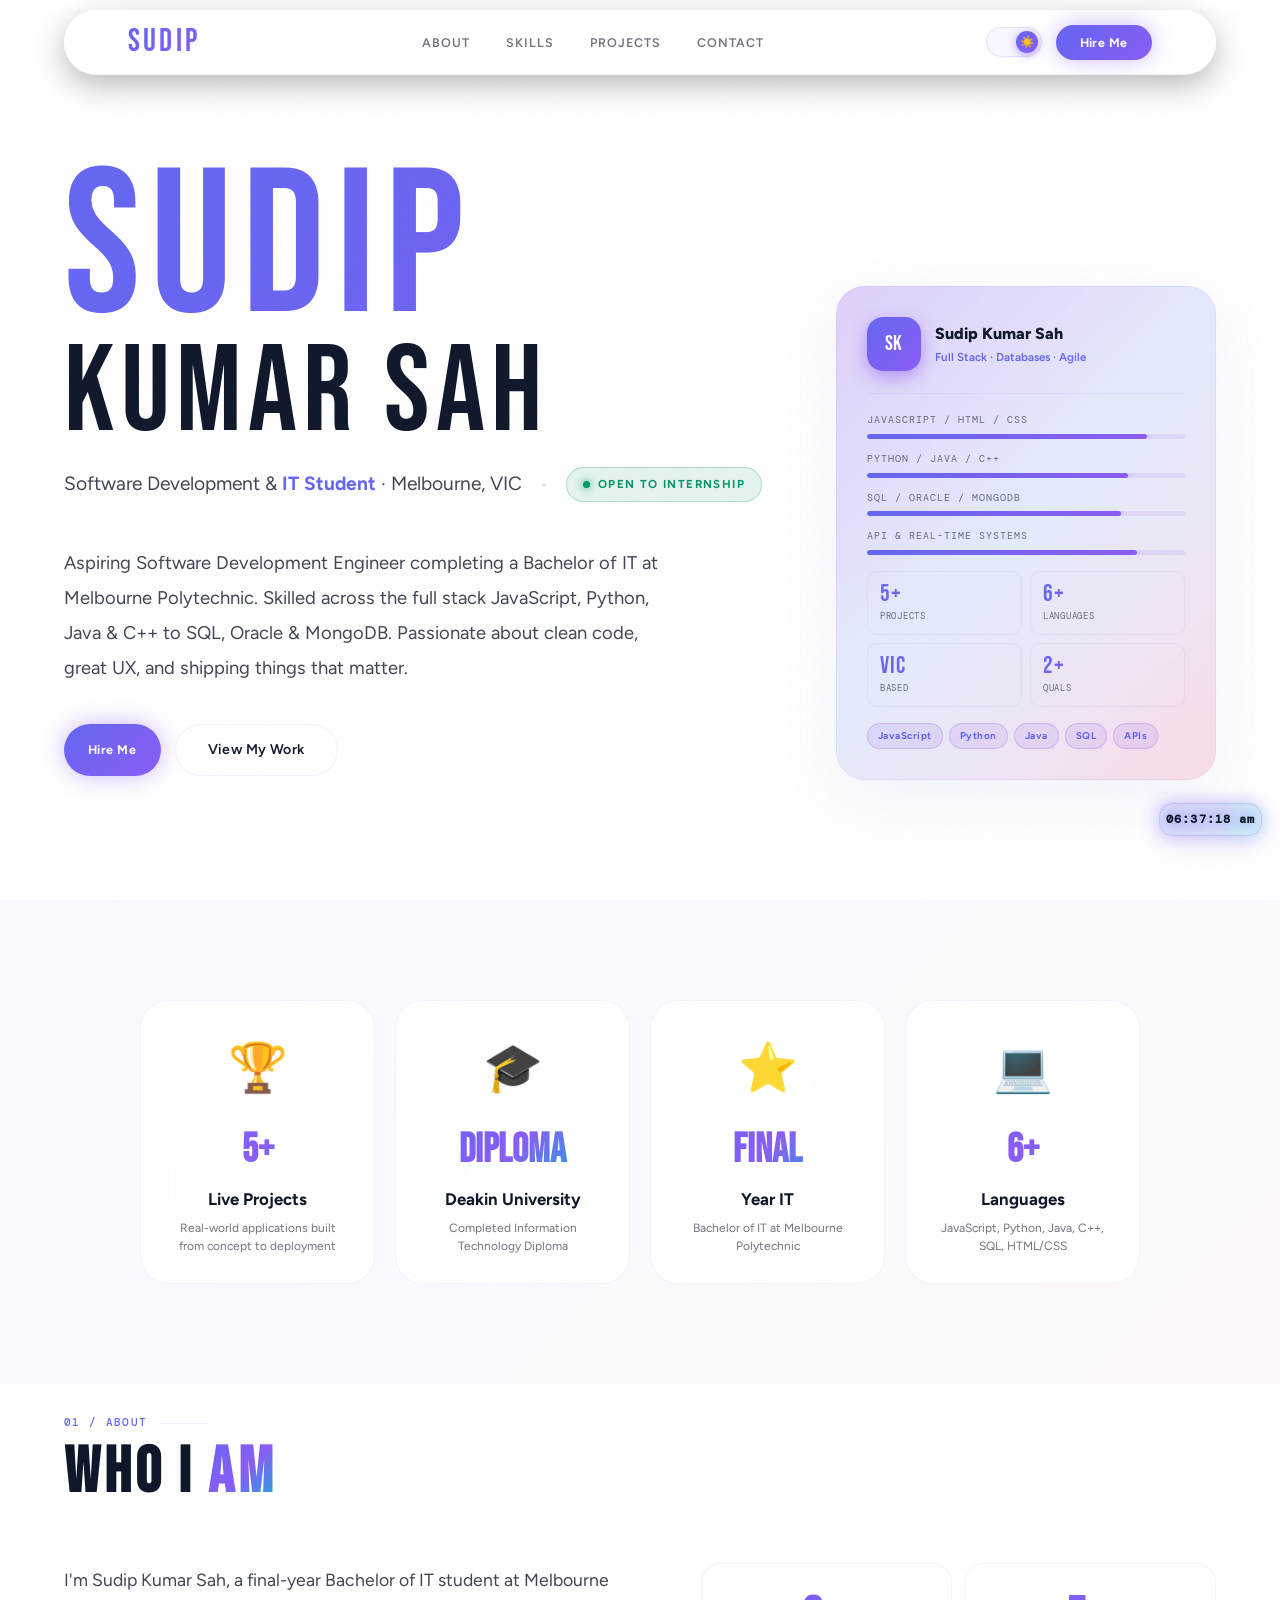
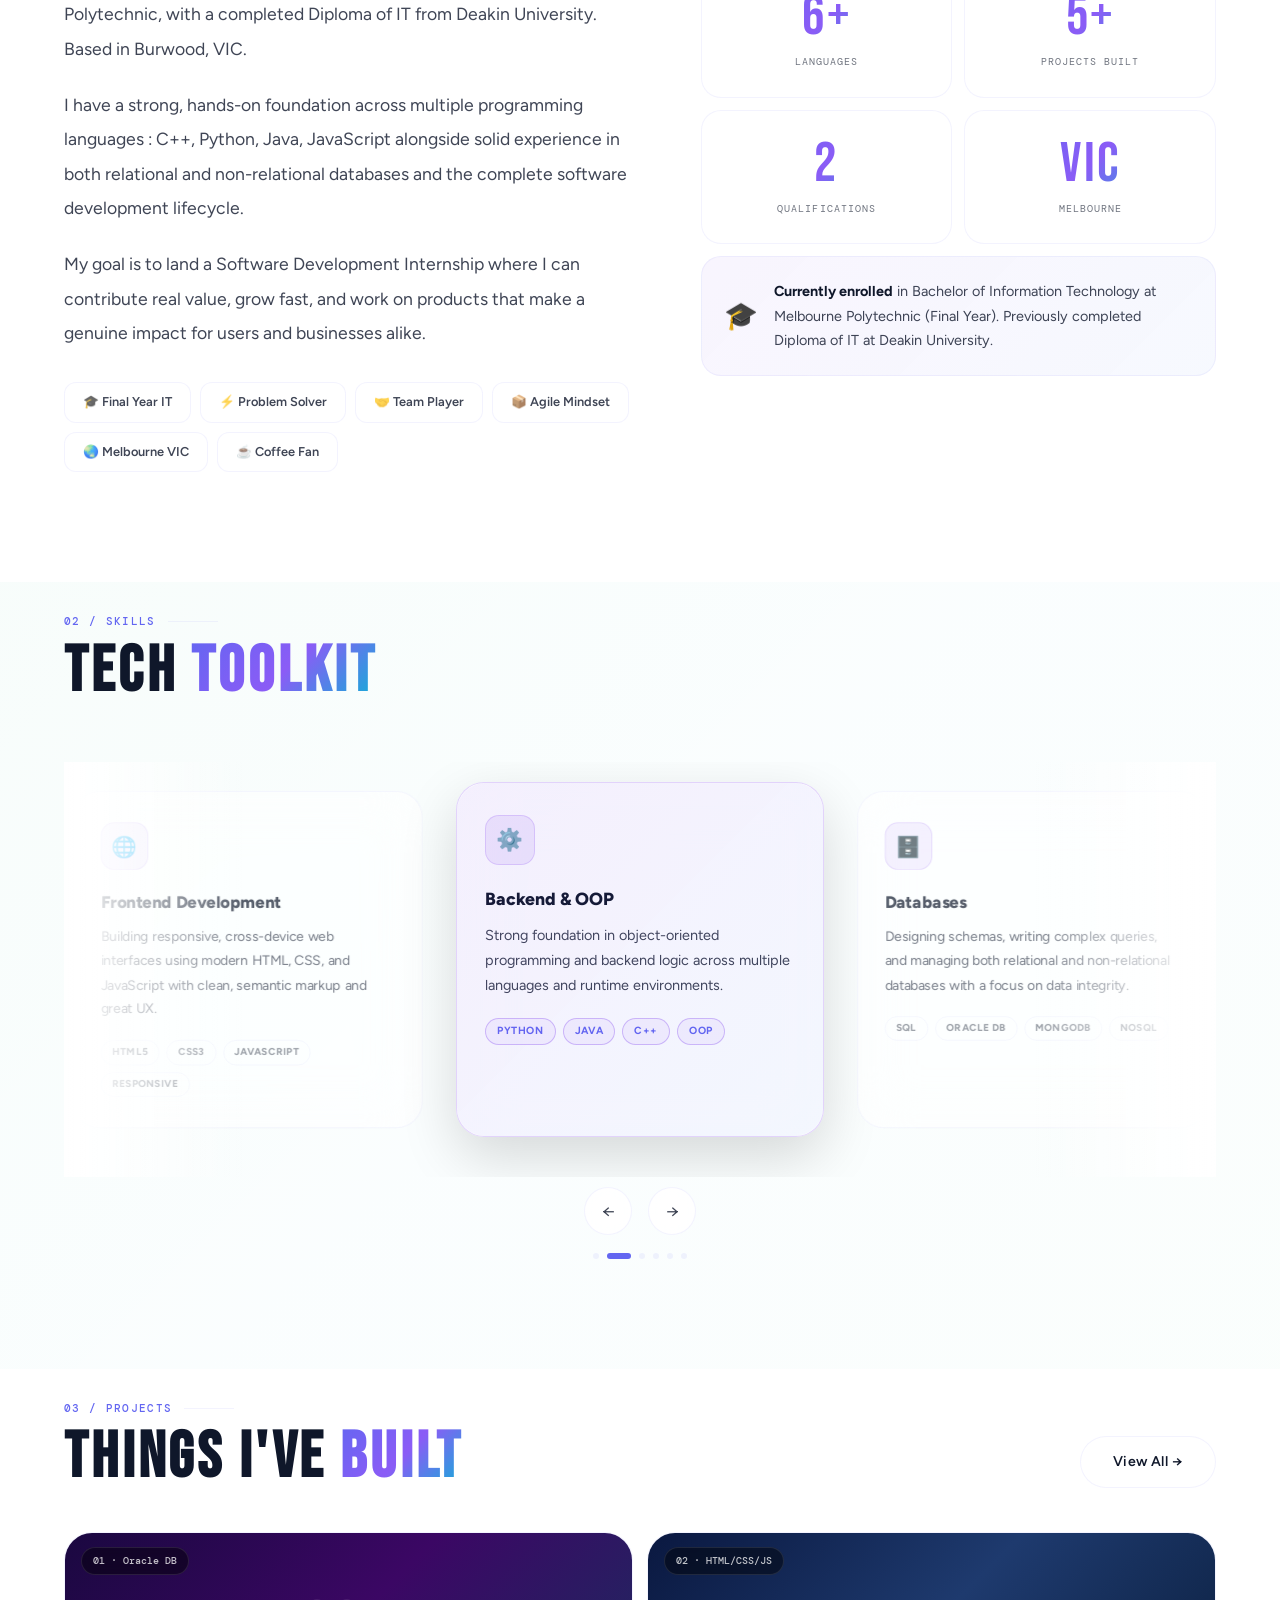
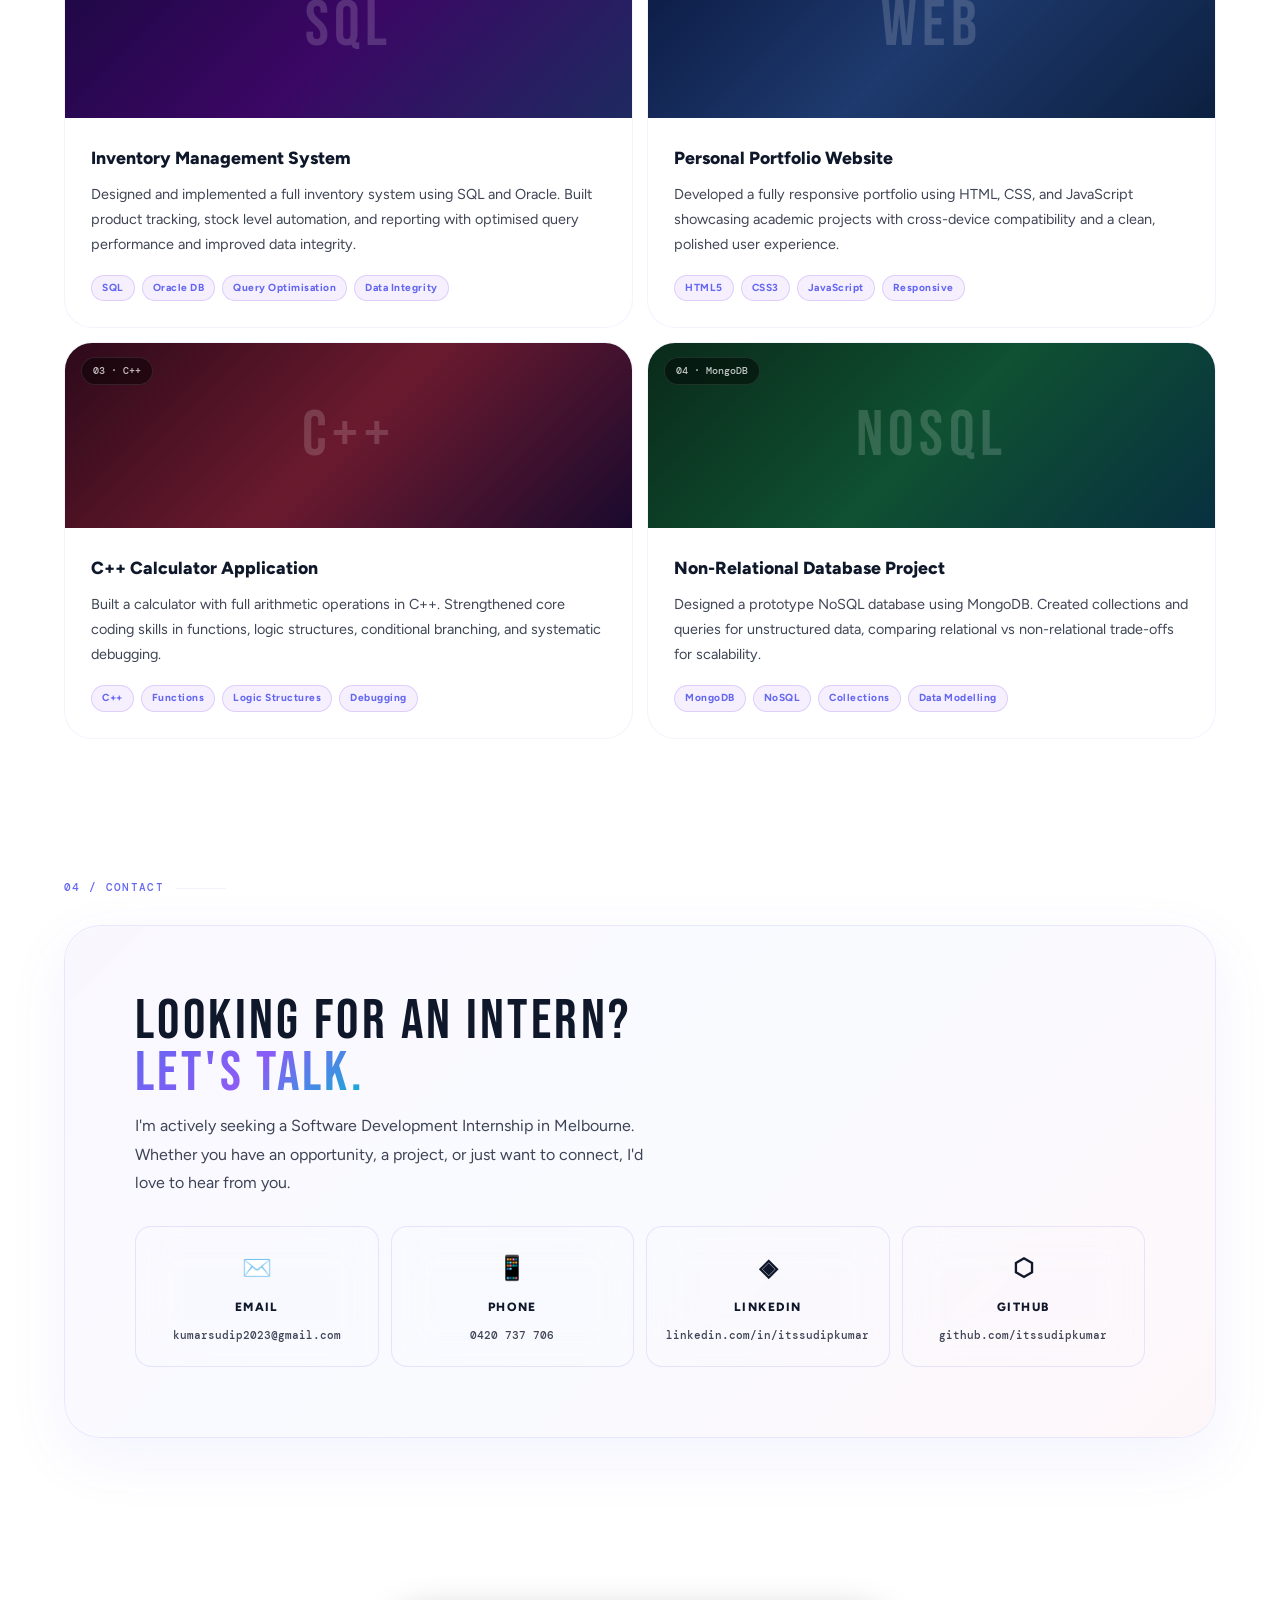
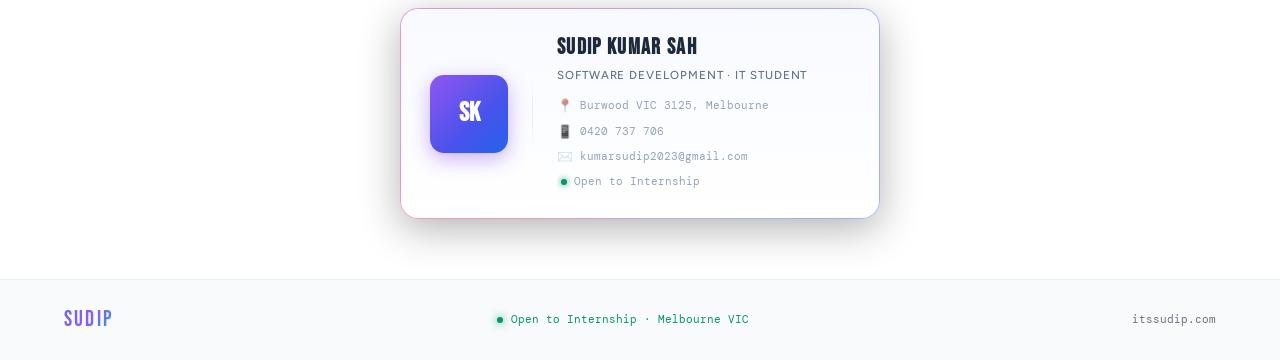
==== commit 98547906: "Fixes the redirect to another tab every time the logo is clicked. So from now on it will just brings" ====
--- a/index.html
+++ b/index.html
@@ -22,7 +22,7 @@
 
 <!-- NAV -->
 <nav>
-  <a href="#index" target="_blank" rel="noopener noreferrer" class="nav-logo">SUDIP</a>
+  <a href="#" class="nav-logo">SUDIP</a>
   <button class="nav-toggle" aria-label="Toggle menu">
     <span></span><span></span><span></span>
   </button>
